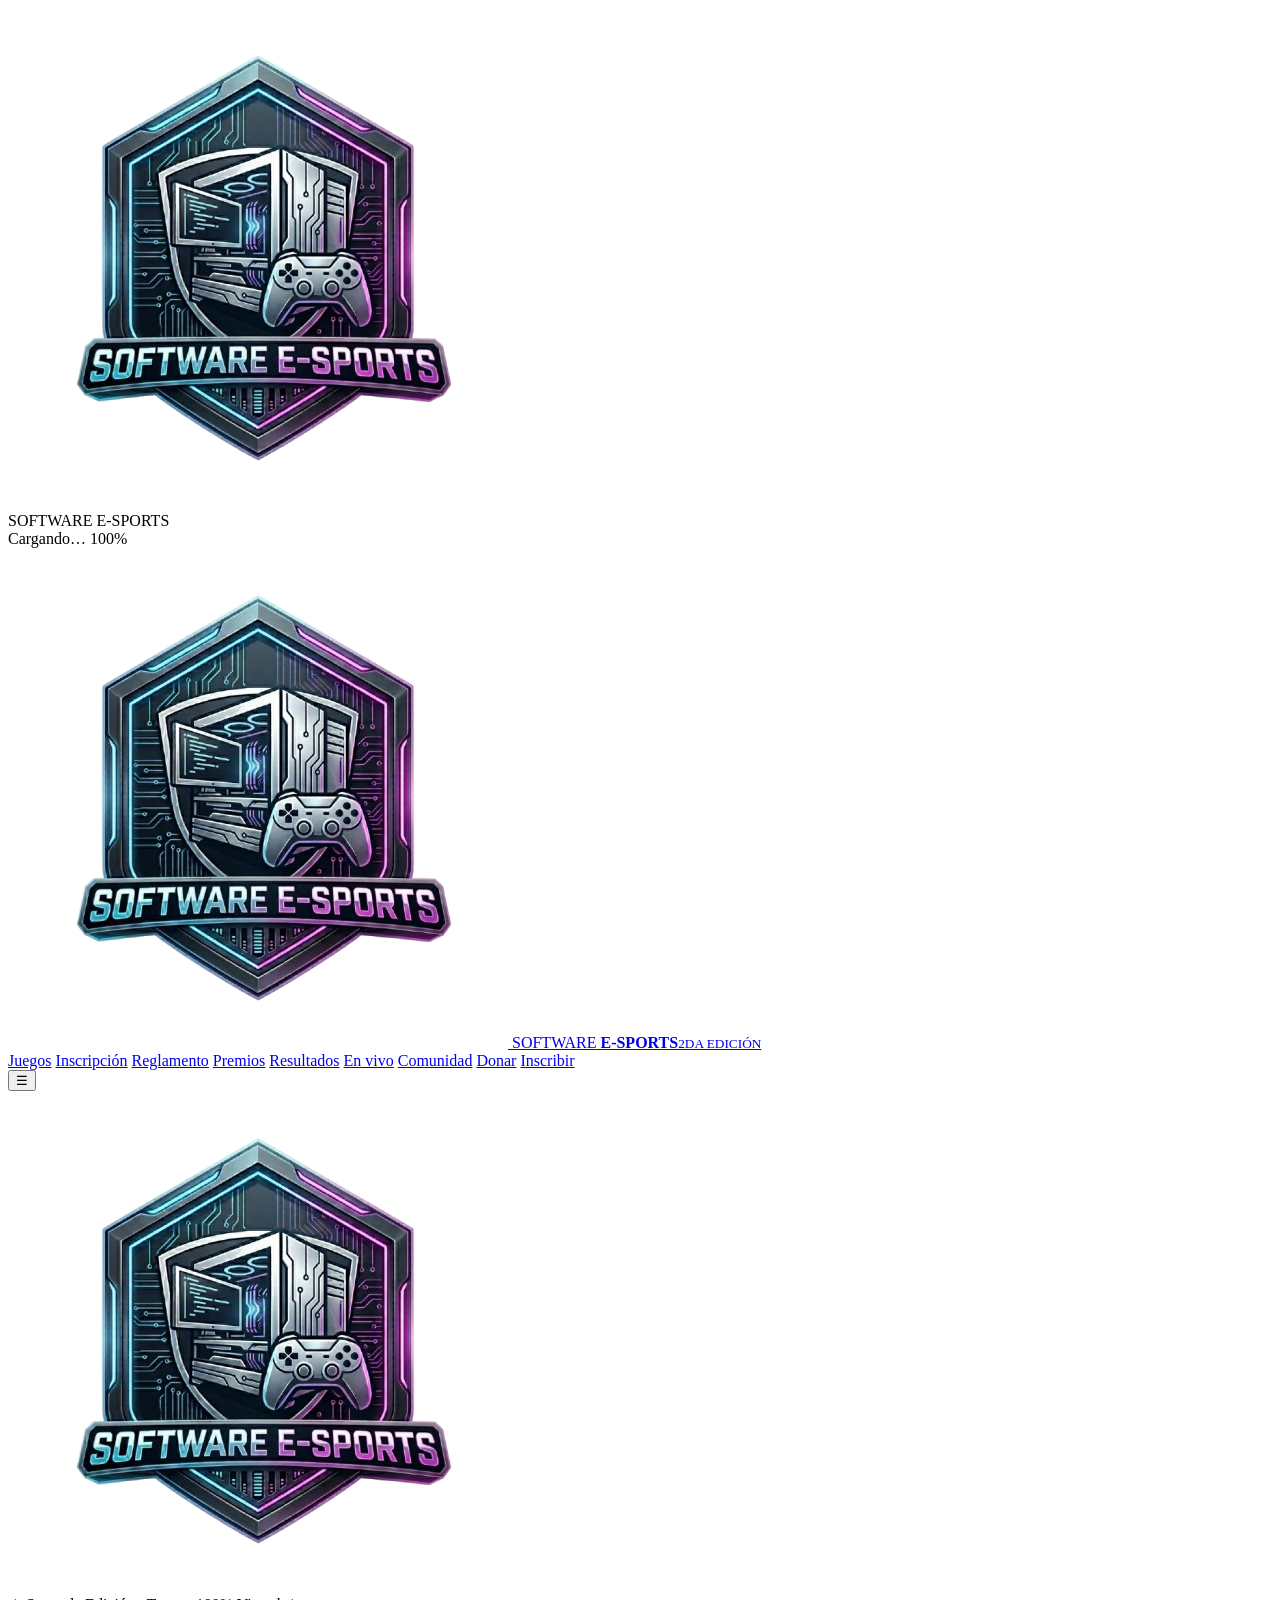
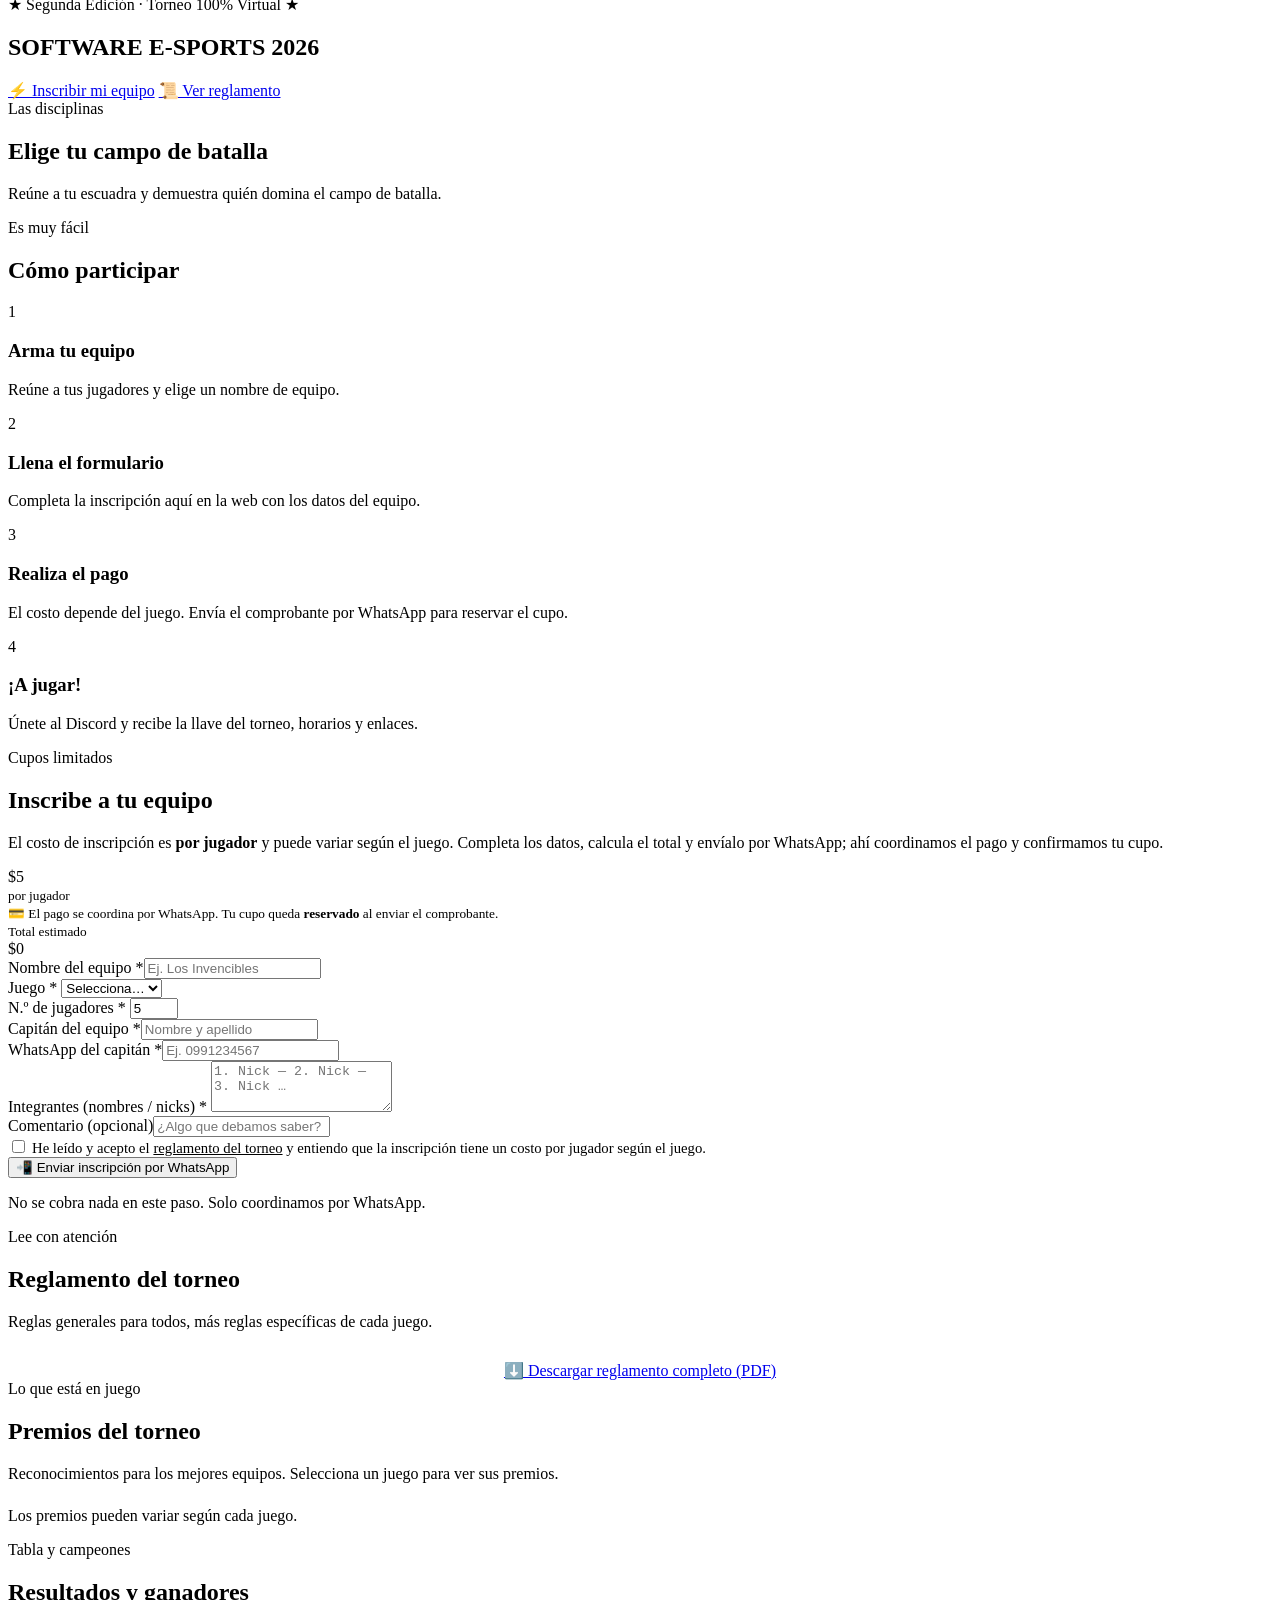
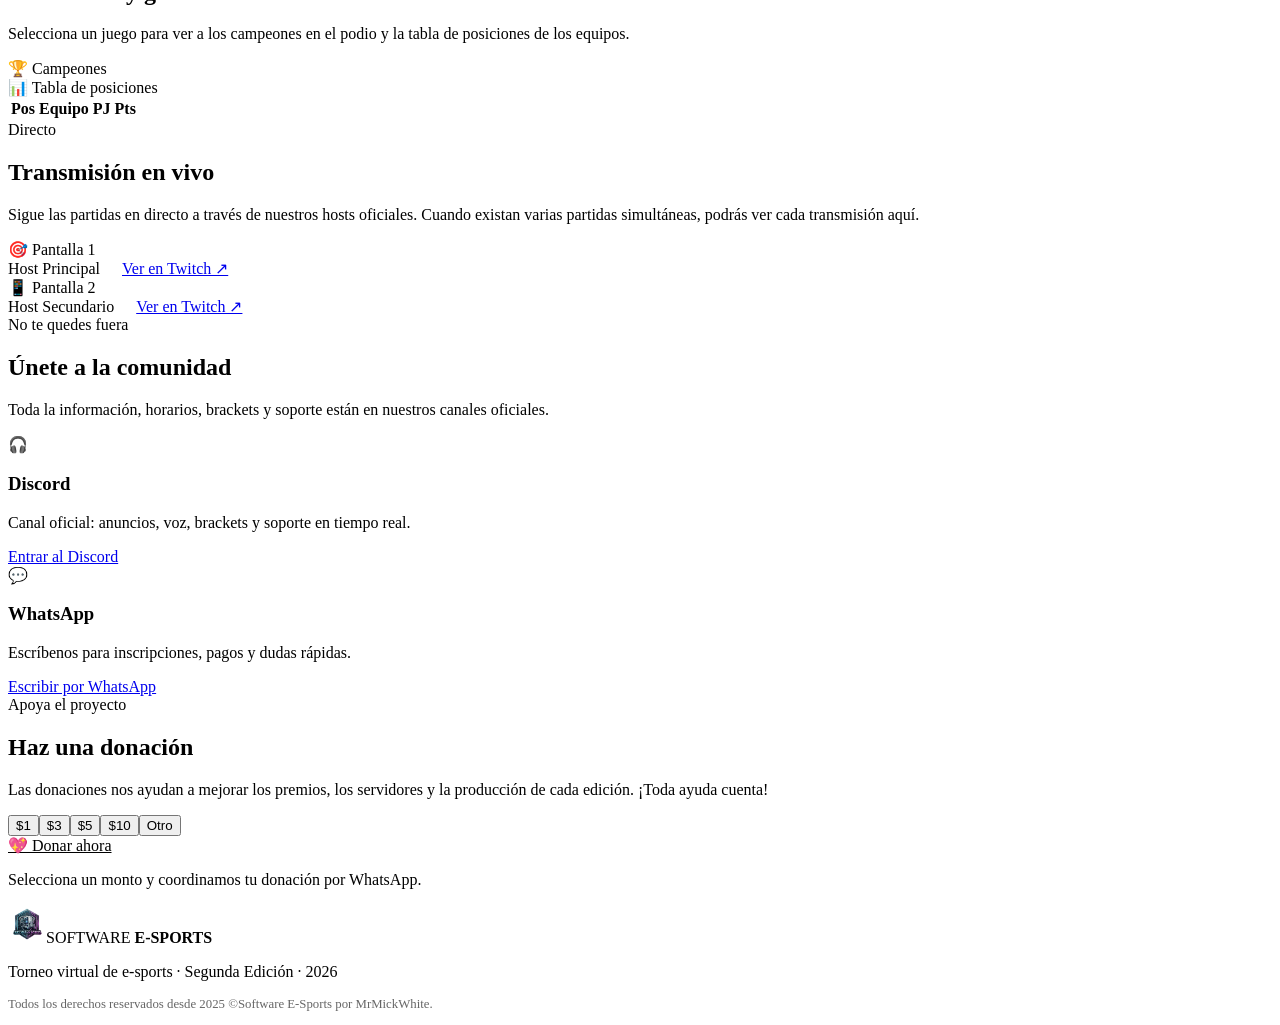
==== index.html @ 22bdd47d "Modulacion de archivos" ====
<!DOCTYPE html>
<html lang="es">
<head>
<meta charset="UTF-8">
<meta name="viewport" content="width=device-width, initial-scale=1.0">
<title>Software E-Sports 2026 · 2da Edición</title>
<meta name="description" content="Torneo virtual de e-sports. Inscribe a tu equipo en Fortnite, Valorant y League of Legends.">
<link rel="preconnect" href="https://fonts.googleapis.com">
<link rel="preconnect" href="https://fonts.gstatic.com" crossorigin>
<link href="https://fonts.googleapis.com/css2?family=Chakra+Petch:wght@500;600;700&family=Rajdhani:wght@400;500;600;700&display=swap" rel="stylesheet">
<!-- ESTILOS (diseño) -->
<link rel="stylesheet" href="css/estilos.css">
</head>
<body>

<!-- ============================================================
     ⚙️ ¿DÓNDE CAMBIO LAS COSAS?
       • Juegos, reglas, precios, premios, posiciones, ganadores
         y transmisiones → en tu HOJA DE GOOGLE SHEETS.
       • Si no usas la hoja → en  js/datos-locales.js
       • WhatsApp, Discord, redes, ID de la hoja → en  js/config.js
       (Aquí, en el HTML, casi nunca necesitas tocar nada.)
     ============================================================ -->

<!-- PRELOADER (pantalla de carga inicial) -->
<div id="preloader">
  <div class="pl-inner">
    <img src="logo.png" alt="Software E-Sports" class="pl-logo">
    <div class="pl-title">SOFTWARE <span>E-SPORTS</span></div>
    <div class="pl-bar"><span id="pl-fill"></span></div>
    <div class="pl-pct" id="pl-pct">Cargando… 0%</div>
  </div>
</div>
<script>
/* Pantalla de carga: llena la barra y luego se desvanece.
   ⚙️ Para que dure más o menos, cambia el "95" (ms por paso) más abajo. */
(function(){
  var pre=document.getElementById('preloader');
  if(!pre) return;
  var fill=document.getElementById('pl-fill'), pct=document.getElementById('pl-pct');
  document.documentElement.style.overflow='hidden';   // bloquea el scroll mientras carga
  var p=0;
  var timer=setInterval(function(){
    p+=Math.random()*9+4;
    if(p>=100){p=100;clearInterval(timer);terminar();}
    fill.style.width=p+'%';
    pct.textContent='Cargando… '+Math.floor(p)+'%';
  },95);
  function terminar(){
    setTimeout(function(){
      pre.classList.add('hide');
      document.documentElement.style.overflow='';
      setTimeout(function(){ if(pre.parentNode) pre.remove(); },700);
    },300);
  }
})();
</script>

<!-- NAV -->
<header>
  <div class="wrap nav">
    <a href="#inicio" class="brand">
      <img src="logo.png" alt="Logo Software E-Sports">
      <span>SOFTWARE<b> E-SPORTS</b><small>2DA EDICIÓN</small></span>
    </a>
    <nav class="menu" id="menu">
      <a href="#juegos">Juegos</a>
      <a href="#inscripcion">Inscripción</a>
      <a href="#reglamento">Reglamento</a>
      <a href="#premios">Premios</a>
      <a href="#resultados">Resultados</a>
      <a href="#envivo">En vivo</a>
      <a href="#comunidad">Comunidad</a>
      <a href="#donaciones">Donar</a>
      <a href="#inscripcion" class="cta">Inscribir</a>
    </nav>
    <button class="burger" id="burger" aria-label="Menú">☰</button>
  </div>
</header>

<!-- HERO -->
<section class="hero wrap" id="inicio">
  <img src="logo.png" alt="Software E-Sports 2026" class="hero-logo">
  <div class="edition reveal">★ Segunda Edición · Torneo 100% Virtual ★</div>
  <h1 class="reveal">SOFTWARE <span class="g">E-SPORTS</span> 2026</h1>
  <!-- Pastillas de juegos (se generan solas desde los datos) -->
  <div class="pills reveal" id="hero-pills"></div>
  <div class="btn-row reveal">
    <a href="#inscripcion" class="btn btn-primary">⚡ Inscribir mi equipo</a>
    <a href="#reglamento" class="btn btn-ghost">📜 Ver reglamento</a>
  </div>
  <div id="fecha-zona" class="reveal"></div>
</section>

<!-- JUEGOS -->
<section class="section wrap" id="juegos">
  <span class="tag reveal">Las disciplinas</span>
  <h2 class="reveal">Elige tu <b>campo de batalla</b></h2>
  <p class="lead reveal">Reúne a tu escuadra y demuestra quién domina el campo de batalla.</p>
  <!-- Tarjetas de juegos (se generan solas desde los datos) -->
  <div class="grid3" id="games-grid"></div>
</section>

<!-- CÓMO PARTICIPAR -->
<section class="section wrap" id="como">
  <span class="tag reveal">Es muy fácil</span>
  <h2 class="reveal">Cómo <b>participar</b></h2>
  <div class="steps">
    <div class="step reveal"><div class="num">1</div><h3>Arma tu equipo</h3><p>Reúne a tus jugadores y elige un nombre de equipo.</p></div>
    <div class="step reveal"><div class="num">2</div><h3>Llena el formulario</h3><p>Completa la inscripción aquí en la web con los datos del equipo.</p></div>
    <div class="step reveal"><div class="num">3</div><h3>Realiza el pago</h3><p>El costo depende del juego. Envía el comprobante por WhatsApp para reservar el cupo.</p></div>
    <div class="step reveal"><div class="num">4</div><h3>¡A jugar!</h3><p>Únete al Discord y recibe la llave del torneo, horarios y enlaces.</p></div>
  </div>
</section>

<!-- INSCRIPCIÓN -->
<section class="section wrap" id="inscripcion">
  <span class="tag reveal">Cupos limitados</span>
  <h2 class="reveal">Inscribe a tu <b>equipo</b></h2>
  <p class="lead reveal">El costo de inscripción es <b style="color:var(--cyan)">por jugador</b> y puede variar según el juego. Completa los datos, calcula el total y envíalo por WhatsApp; ahí coordinamos el pago y confirmamos tu cupo.</p>

  <div class="form-card reveal">
    <div class="price-banner">
      <div><div class="big" id="precio-jugador">$5</div><small>por jugador</small></div>
      <small style="flex:1;min-width:180px">💳 El pago se coordina por WhatsApp. Tu cupo queda <b>reservado</b> al enviar el comprobante.</small>
      <div class="total-box"><small>Total estimado</small><div class="tt" id="total-ui">$0</div></div>
    </div>

    <form id="form">
      <div class="fgrid">
        <div class="field full"><label>Nombre del equipo <span class="req">*</span></label><input name="equipo" required placeholder="Ej. Los Invencibles"></div>
        <div class="field"><label>Juego <span class="req">*</span></label>
          <!-- Las opciones se generan solas desde los datos -->
          <select name="juego" id="sel-juego" required><option value="">Selecciona…</option></select></div>
        <div class="field"><label>N.º de jugadores <span class="req">*</span></label>
          <input type="number" name="jugadores" id="jugadores" min="1" max="10" value="5" required></div>
        <div class="field"><label>Capitán del equipo <span class="req">*</span></label><input name="capitan" required placeholder="Nombre y apellido"></div>
        <div class="field"><label>WhatsApp del capitán <span class="req">*</span></label><input name="telefono" required placeholder="Ej. 0991234567"></div>
        <div class="field full"><label>Integrantes (nombres / nicks) <span class="req">*</span></label>
          <textarea name="integrantes" rows="3" required placeholder="1. Nick — 2. Nick — 3. Nick …"></textarea></div>
        <div class="field full"><label>Comentario (opcional)</label><input name="comentario" placeholder="¿Algo que debamos saber?"></div>
      </div>
      <div class="check">
        <input type="checkbox" id="acepto" required>
        <label for="acepto" style="text-transform:none;letter-spacing:0;font-family:var(--font-b);color:var(--muted);font-size:.92rem">He leído y acepto el <a href="#reglamento" style="color:var(--cyan)">reglamento del torneo</a> y entiendo que la inscripción tiene un costo por jugador según el juego.</label>
      </div>
      <button type="submit" class="btn btn-primary">📲 Enviar inscripción por WhatsApp</button>
      <p class="note">No se cobra nada en este paso. Solo coordinamos por WhatsApp.</p>
    </form>
  </div>
</section>

<!-- REGLAMENTO -->
<section class="section wrap" id="reglamento">
  <span class="tag reveal">Lee con atención</span>
  <h2 class="reveal">Reglamento <b>del torneo</b></h2>
  <p class="lead reveal">Reglas generales para todos, más reglas específicas de cada juego.</p>

  <!-- Pestañas y contenido del reglamento (se generan solos desde los datos) -->
  <div class="tabs reveal" id="rules-tabs"></div>
  <div id="rules-panes"></div>

  <div style="text-align:center;margin-top:30px" class="reveal">
    <a href="#" id="reglamento-pdf" class="btn btn-ghost">⬇️ Descargar reglamento completo (PDF)</a>
  </div>
</section>

<!-- PREMIOS -->
<section class="section wrap" id="premios">
  <span class="tag reveal">Lo que está en juego</span>
  <h2 class="reveal">Premios <b>del torneo</b></h2>
  <p class="lead reveal">Reconocimientos para los mejores equipos. Selecciona un juego para ver sus premios.</p>
  <!-- Pestañas y podio de premios (se generan solos desde los datos) -->
  <div class="tabs reveal" id="prize-tabs"></div>
  <div class="podium" id="prize-podium"></div>
  <p class="note reveal" style="margin-top:24px">Los premios pueden variar según cada juego.</p>
</section>

<!-- RESULTADOS / GANADORES -->
<section class="section wrap" id="resultados">
  <span class="tag reveal">Tabla y campeones</span>
  <h2 class="reveal">Resultados y <b>ganadores</b></h2>
  <p class="lead reveal">Selecciona un juego para ver a los campeones en el podio y la tabla de posiciones de los equipos.</p>

  <!-- Pestañas de resultados (se generan solas desde los datos) -->
  <div class="tabs reveal" id="result-tabs"></div>

  <div class="subhead">🏆 Campeones</div>
  <div class="champs" id="champs"></div>

  <div class="subhead">📊 Tabla de posiciones</div>
  <div class="table-wrap">
    <table>
      <thead><tr><th>Pos</th><th>Equipo</th><th>PJ</th><th>Pts</th></tr></thead>
      <tbody id="standings-body"></tbody>
    </table>
  </div>
</section>

<!-- EN VIVO -->
<section class="section wrap" id="envivo">
  <span class="tag reveal">Directo</span>
  <h2 class="reveal">Transmisión <b>en vivo</b></h2>
  <p class="lead reveal">Sigue las partidas en directo a través de nuestros hosts oficiales. Cuando existan varias partidas simultáneas, podrás ver cada transmisión aquí.</p>
  <div class="live-card reveal">
    <div class="live-grid">
      <!-- STREAM 1 -->
      <div class="stream-box">
        <div class="stream-title">🎯 Pantalla 1</div>
        <div class="live-frame" id="live-frame-1"></div>
        <div class="live-bar">
          <span class="liveon"><span class="dot"></span> Host Principal</span>
          <a href="#" id="twitch-link-1" class="btn btn-ghost" target="_blank" rel="noopener" style="margin-left:auto;padding:10px 18px">Ver en Twitch ↗</a>
        </div>
      </div>
      <!-- STREAM 2 -->
      <div class="stream-box">
        <div class="stream-title">📱 Pantalla 2</div>
        <div class="live-frame" id="live-frame-2"></div>
        <div class="live-bar">
          <span class="liveon"><span class="dot"></span> Host Secundario</span>
          <a href="#" id="twitch-link-2" class="btn btn-ghost" target="_blank" rel="noopener" style="margin-left:auto;padding:10px 18px">Ver en Twitch ↗</a>
        </div>
      </div>
    </div>
  </div>
</section>

<!-- COMUNIDAD -->
<section class="section wrap" id="comunidad">
  <span class="tag reveal">No te quedes fuera</span>
  <h2 class="reveal">Únete a la <b>comunidad</b></h2>
  <p class="lead reveal">Toda la información, horarios, brackets y soporte están en nuestros canales oficiales.</p>
  <div class="comm">
    <div class="comm-card discord reveal"><div class="big-ico">🎧</div><h3>Discord</h3><p>Canal oficial: anuncios, voz, brackets y soporte en tiempo real.</p><a href="#" id="link-discord" class="btn" target="_blank" rel="noopener">Entrar al Discord</a></div>
    <div class="comm-card whatsapp reveal"><div class="big-ico">💬</div><h3>WhatsApp</h3><p>Escríbenos para inscripciones, pagos y dudas rápidas.</p><a href="#" id="link-whatsapp" class="btn" target="_blank" rel="noopener">Escribir por WhatsApp</a></div>
  </div>
</section>

<!-- DONACIONES -->
<section class="section wrap" id="donaciones">
  <div class="donate-card reveal">
    <span class="tag">Apoya el proyecto</span>
    <h2>Haz una <b style="color:var(--magenta);text-shadow:var(--glow-mag)">donación</b></h2>
    <p class="lead">Las donaciones nos ayudan a mejorar los premios, los servidores y la producción de cada edición. ¡Toda ayuda cuenta!</p>
    <div class="donate-amounts" id="amounts">
      <button data-amt="1">$1</button><button data-amt="3">$3</button><button data-amt="5">$5</button><button data-amt="10">$10</button><button data-amt="">Otro</button>
    </div>
    <a href="#" id="link-donate" class="btn btn-ghost" target="_blank" rel="noopener" style="border-color:var(--magenta);color:var(--magenta)">💖 Donar ahora</a>
    <p class="note" id="donate-note">Selecciona un monto y coordinamos tu donación por WhatsApp.</p>
  </div>
</section>

<footer>
  <div class="wrap">
    <div class="brand"><img src="logo.png" alt="logo" style="height:38px;width:38px;object-fit:contain"><span>SOFTWARE <b>E-SPORTS</b></span></div>
    <p>Torneo virtual de e-sports · Segunda Edición · 2026</p>
    <div class="social" id="socials"></div>
    <p style="opacity:.6;font-size:.8rem;margin-top:14px">Todos los derechos reservados desde 2025 ©Software E-Sports por MrMickWhite.</p>
  </div>
</footer>

<div id="toast"></div>

<!-- ============================================================
     SCRIPTS  (el orden importa)
       1) config.js        → ajustes generales
       2) datos-locales.js → juegos / reglas / premios / resultados (respaldo)
       3) sheets.js        → lectura de Google Sheets
       4) app.js           → dibuja la página y maneja los eventos
     ============================================================ -->
<script src="js/config.js"></script>
<script src="js/datos-locales.js"></script>
<script src="js/sheets.js"></script>
<script src="js/app.js"></script>
</body>
</html>
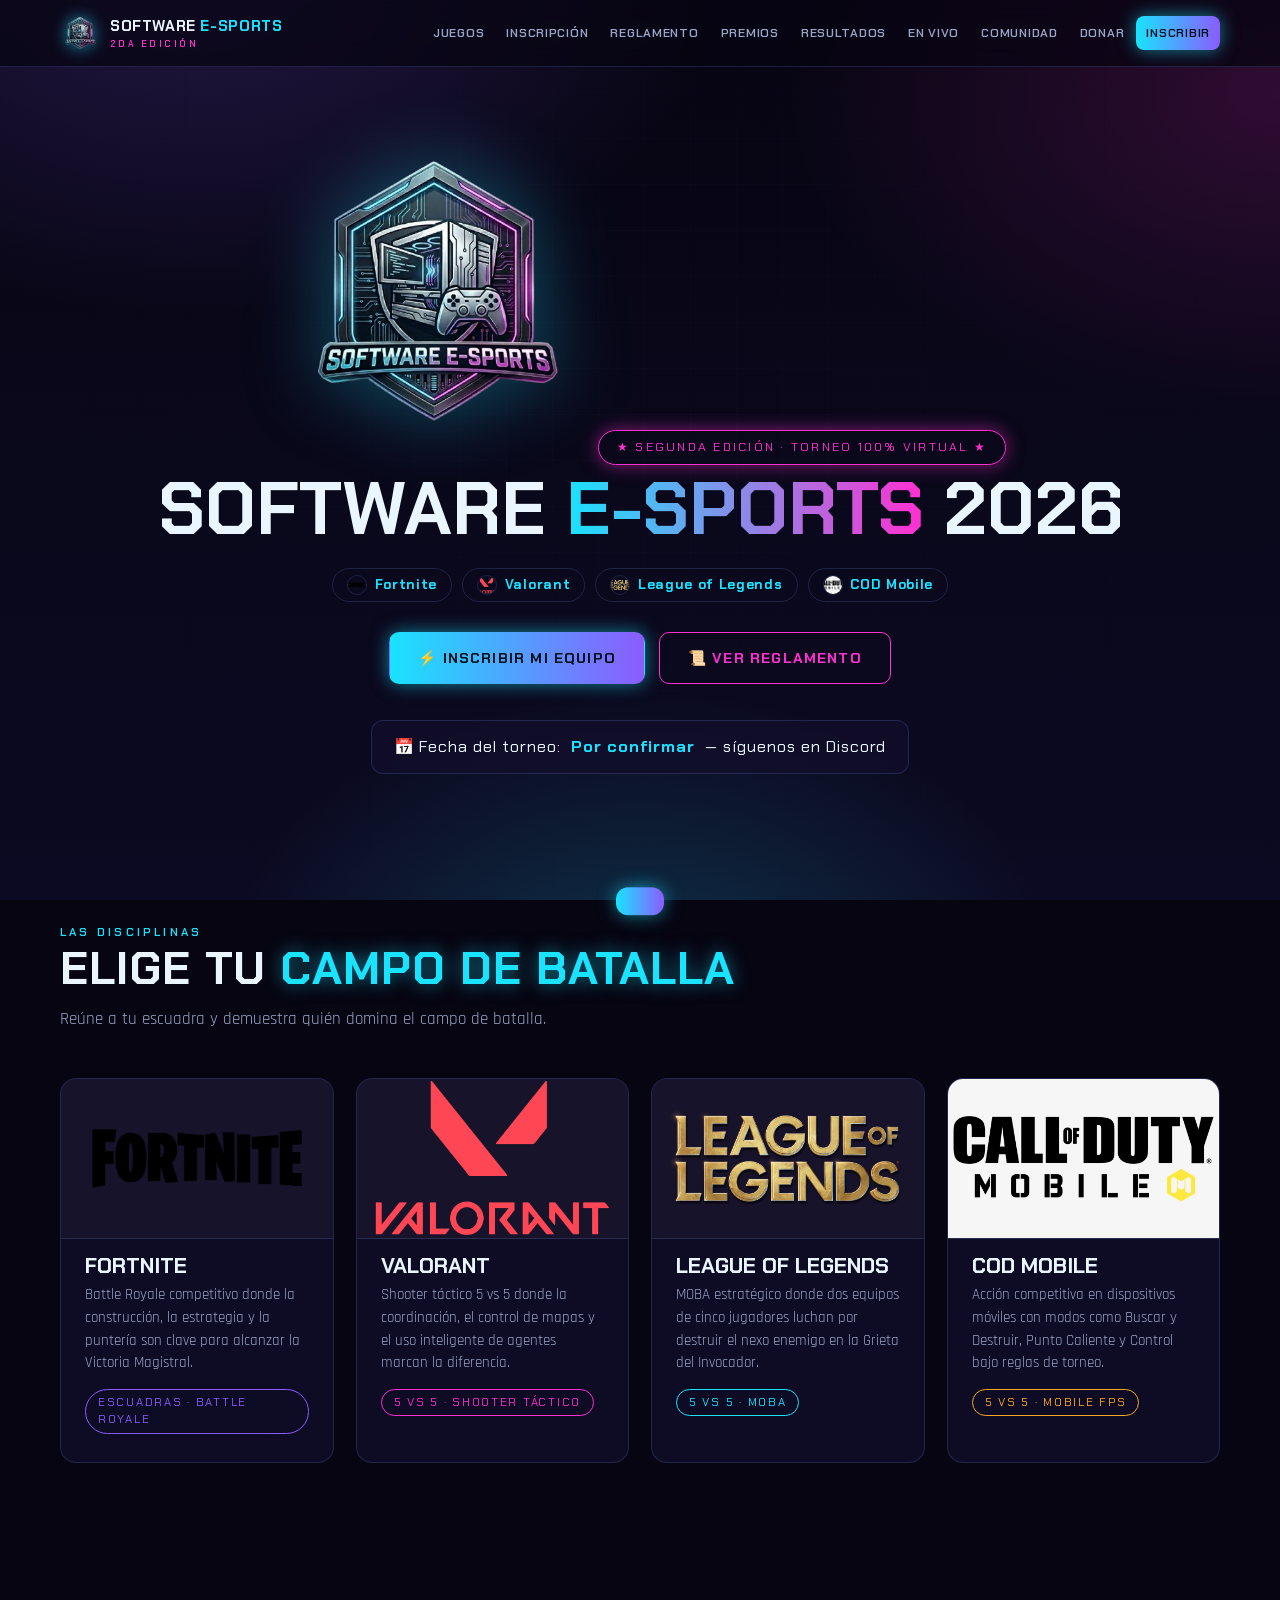
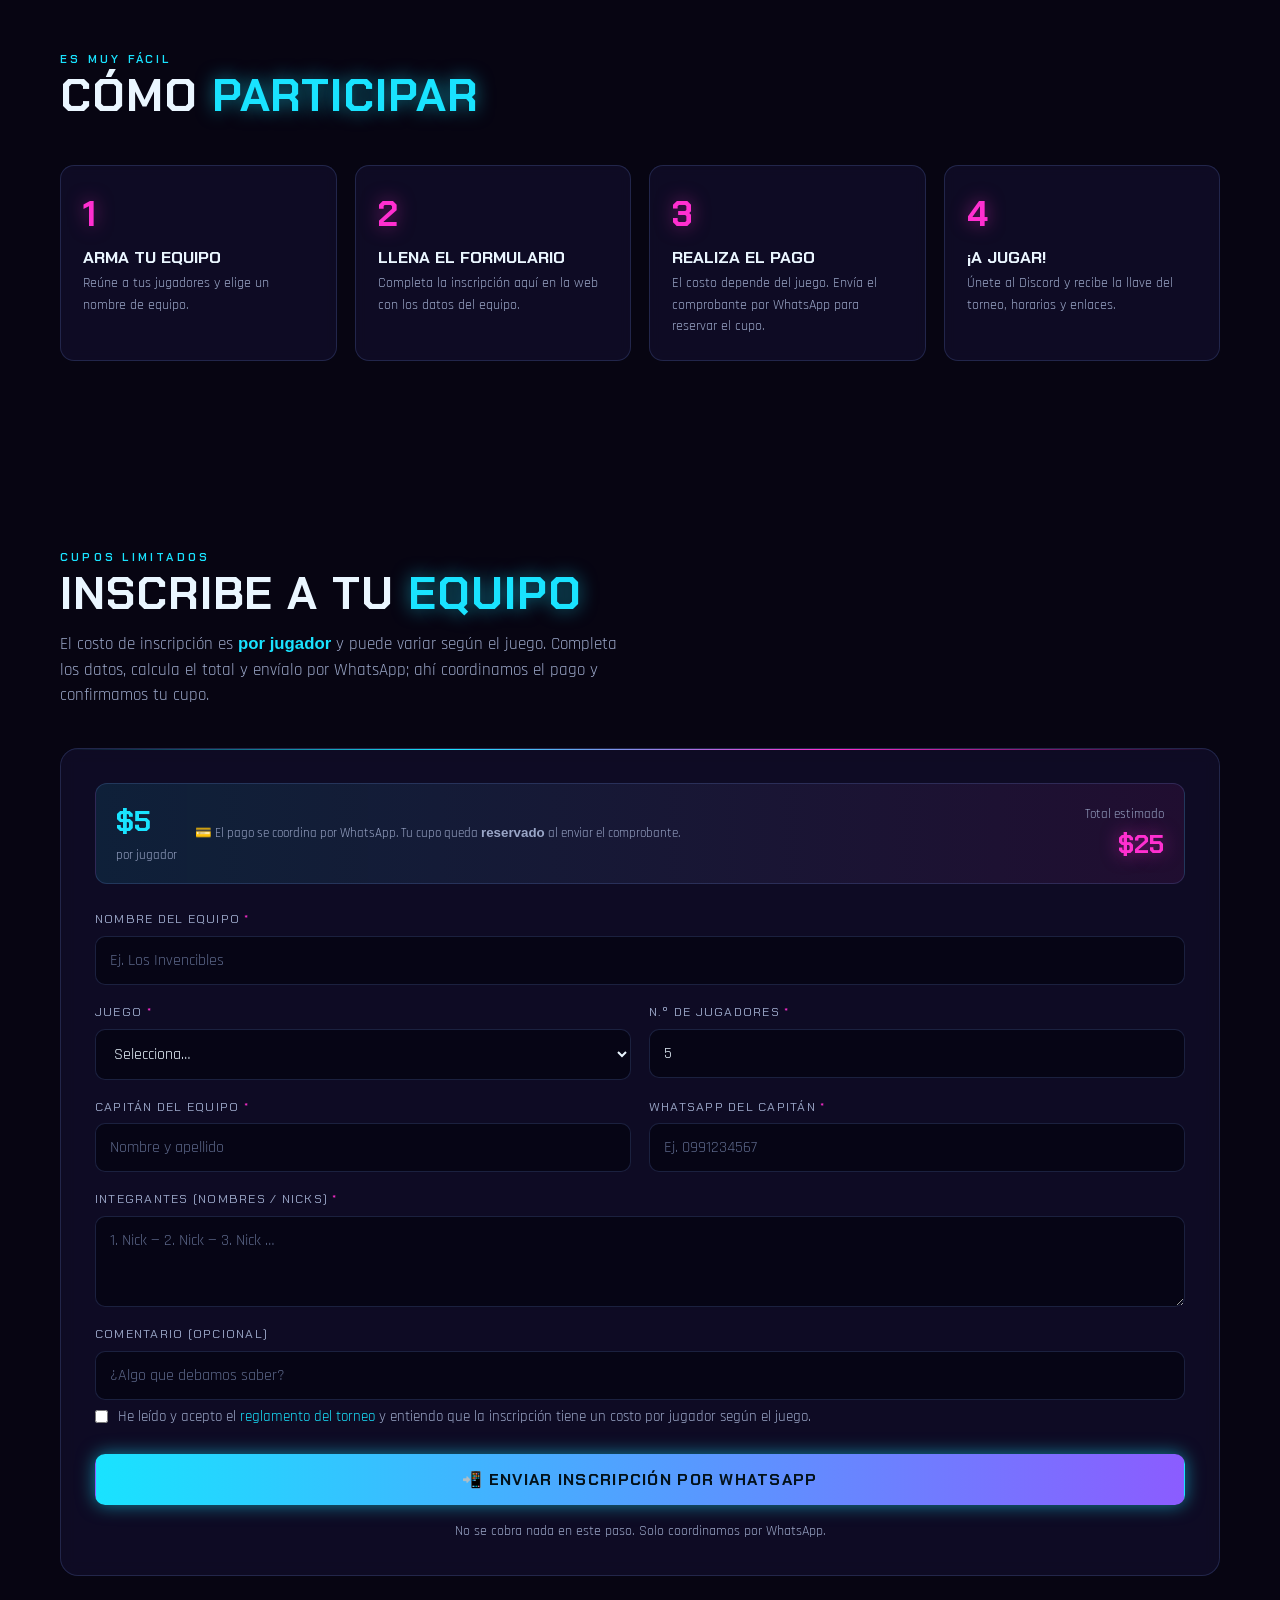
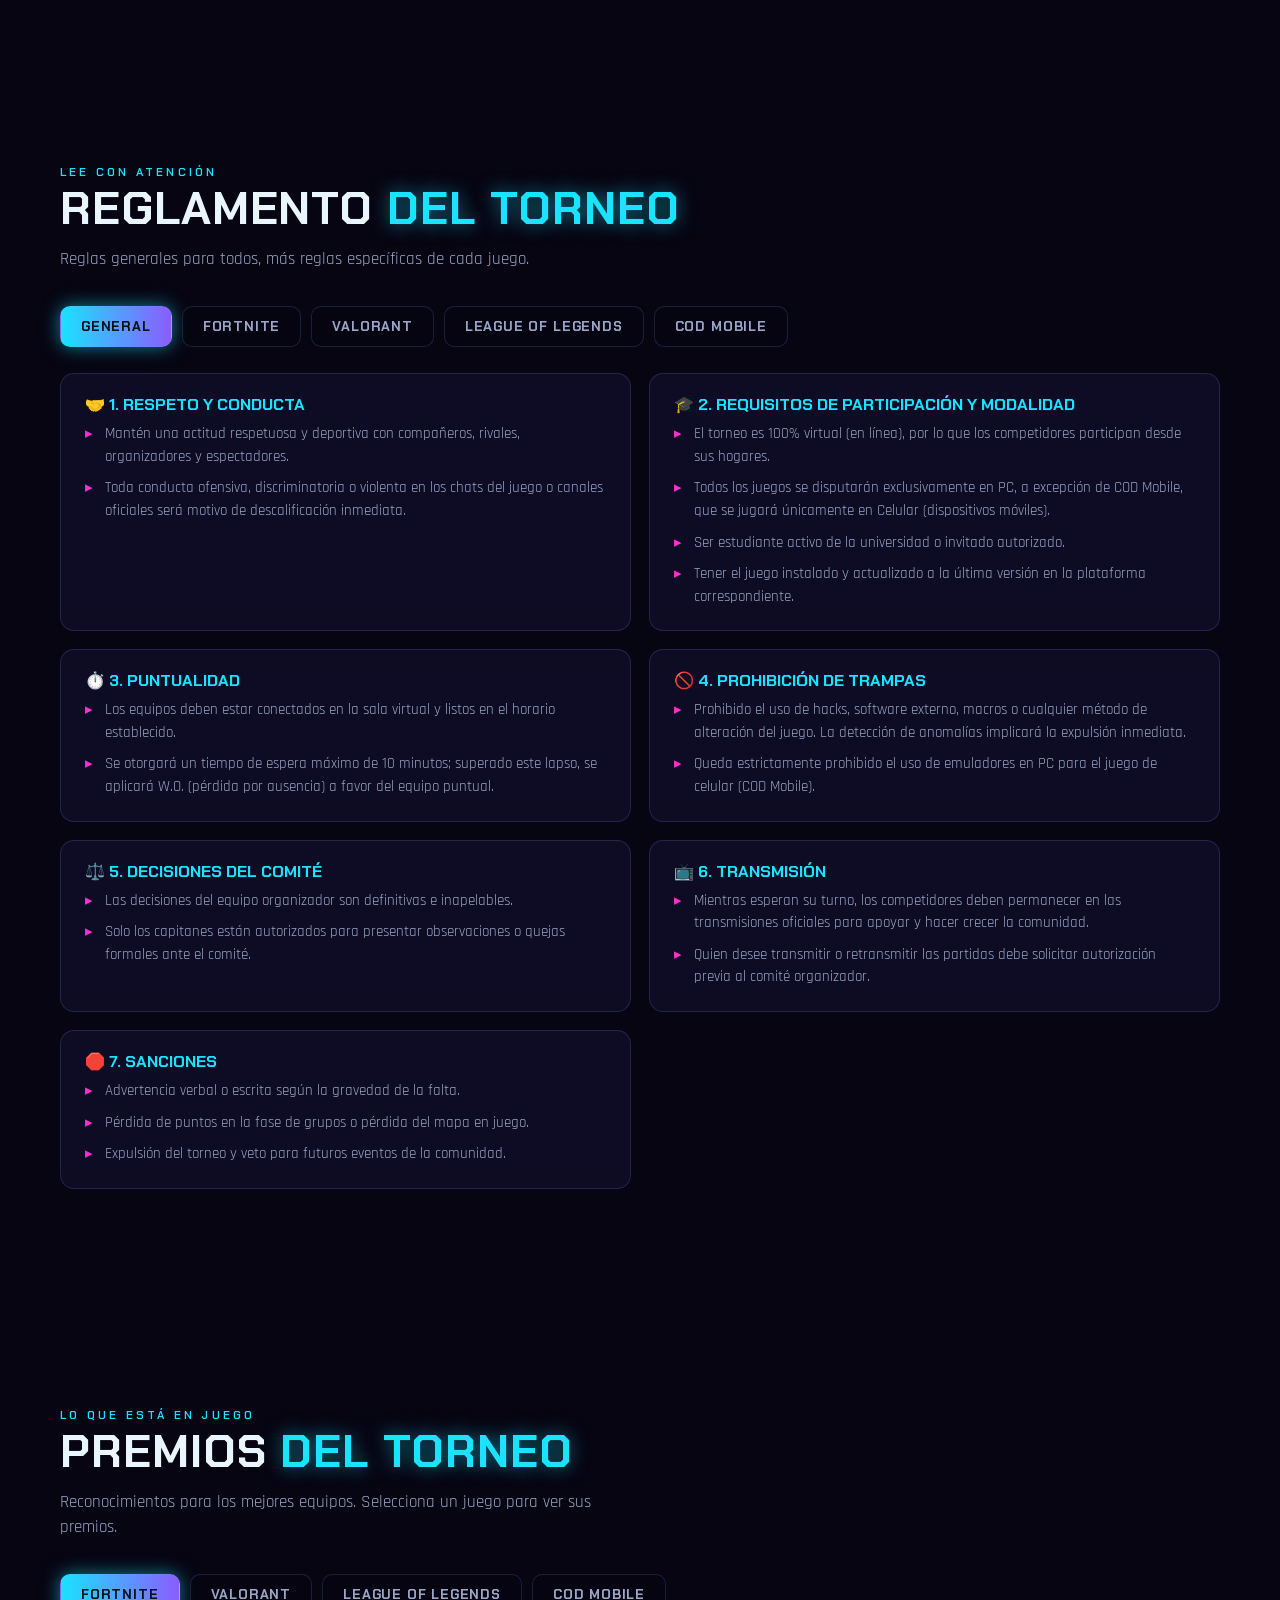
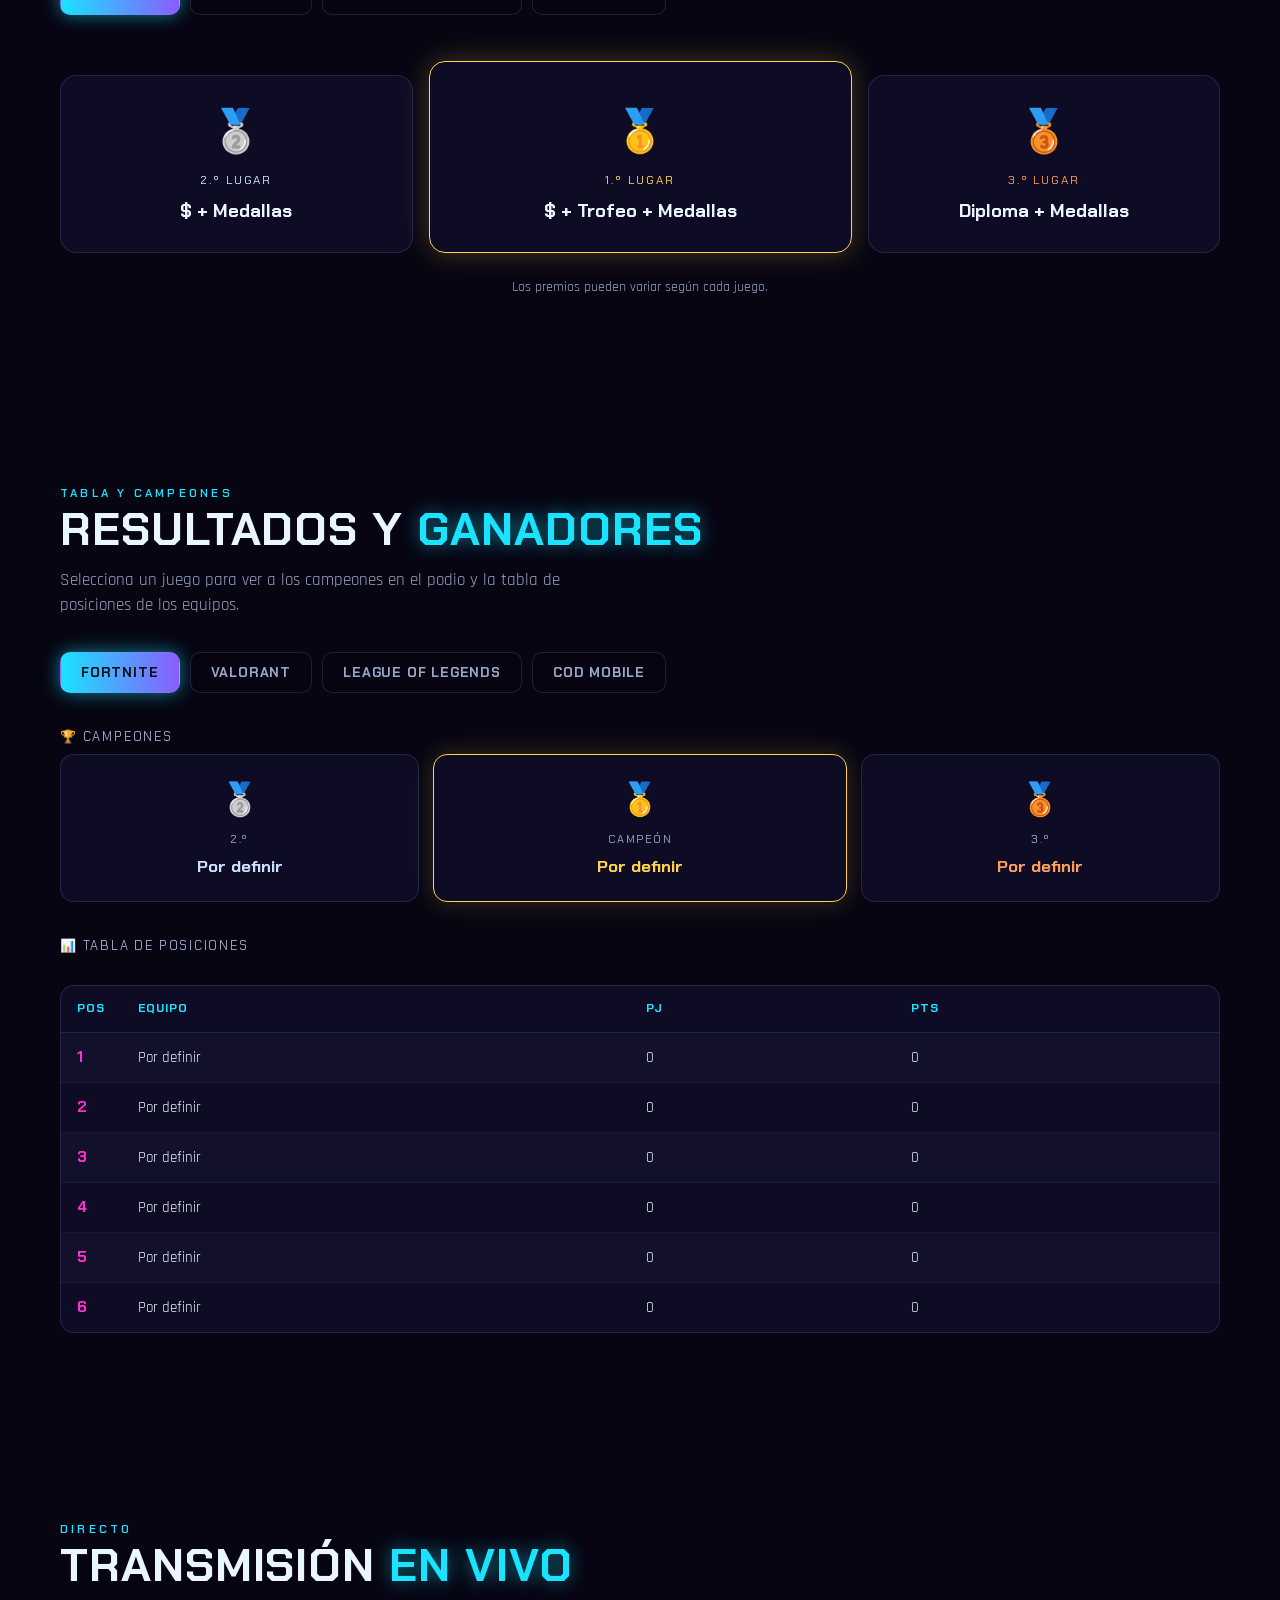
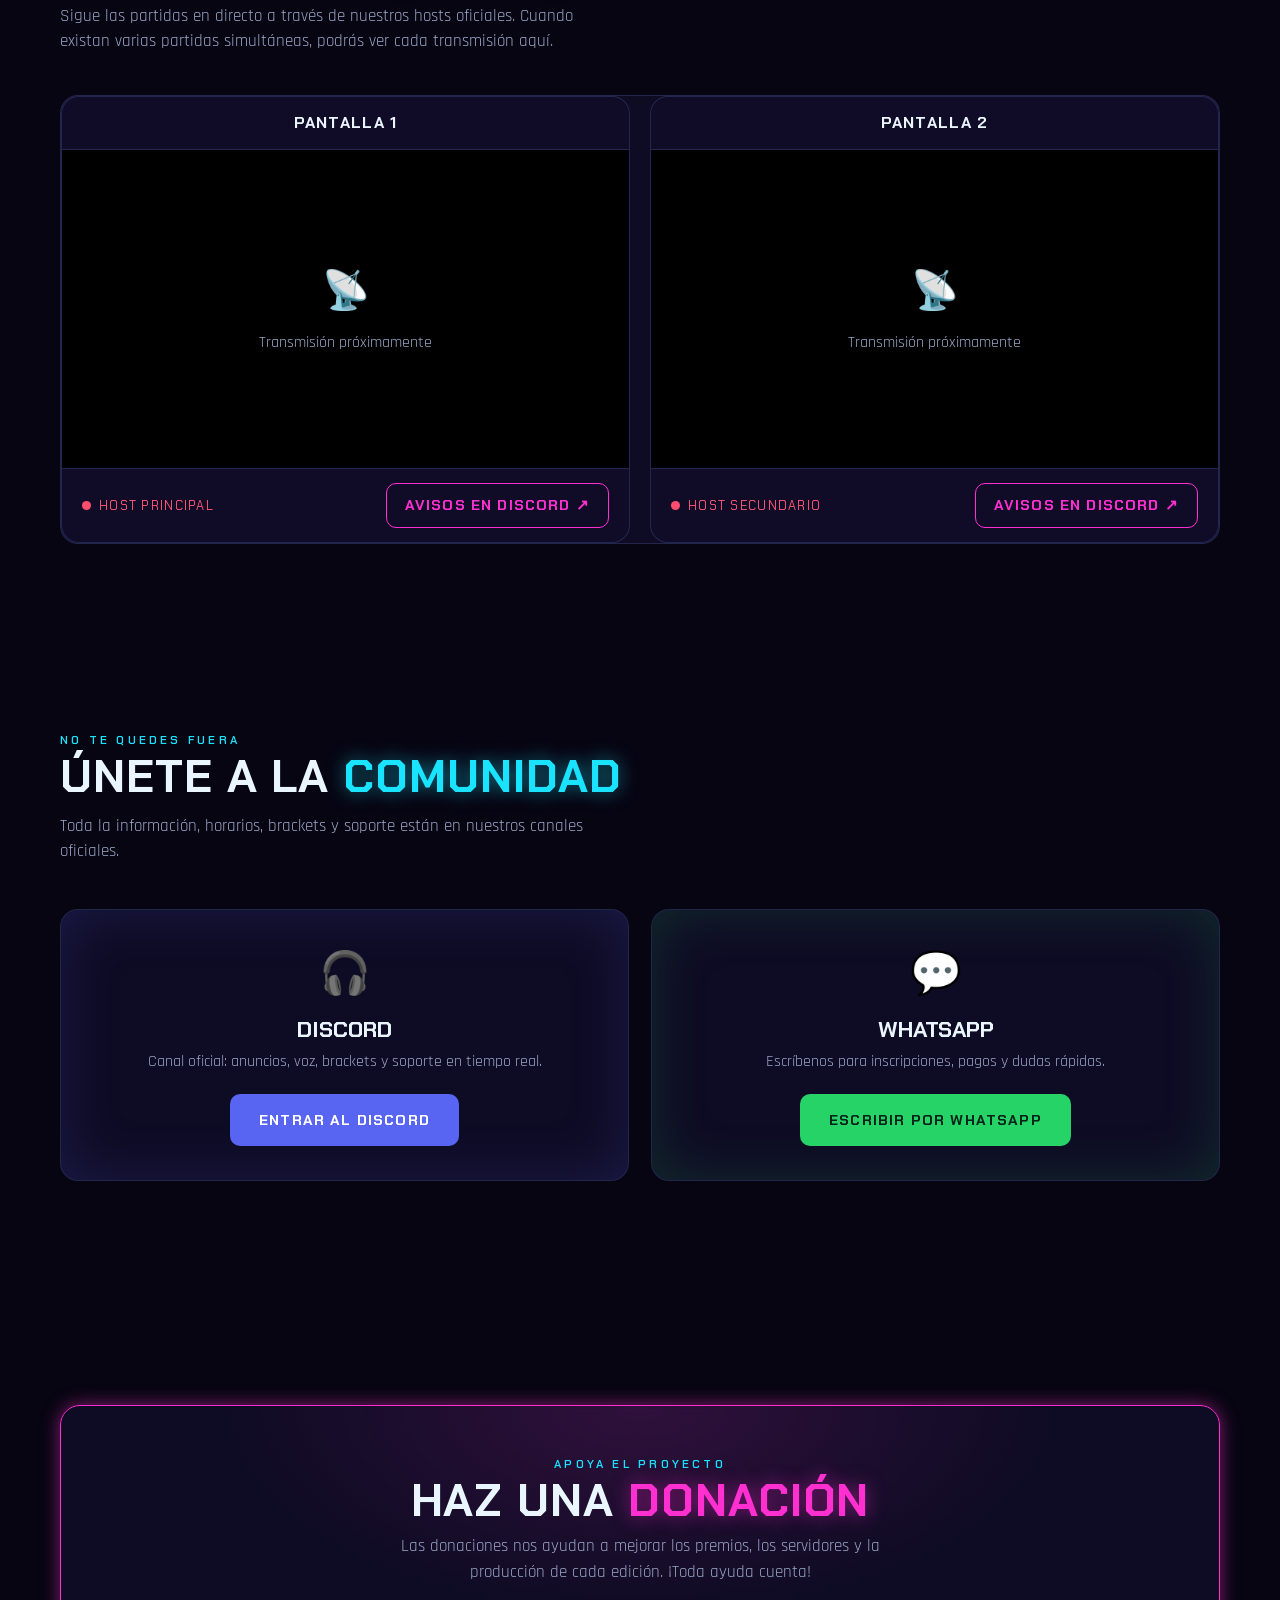
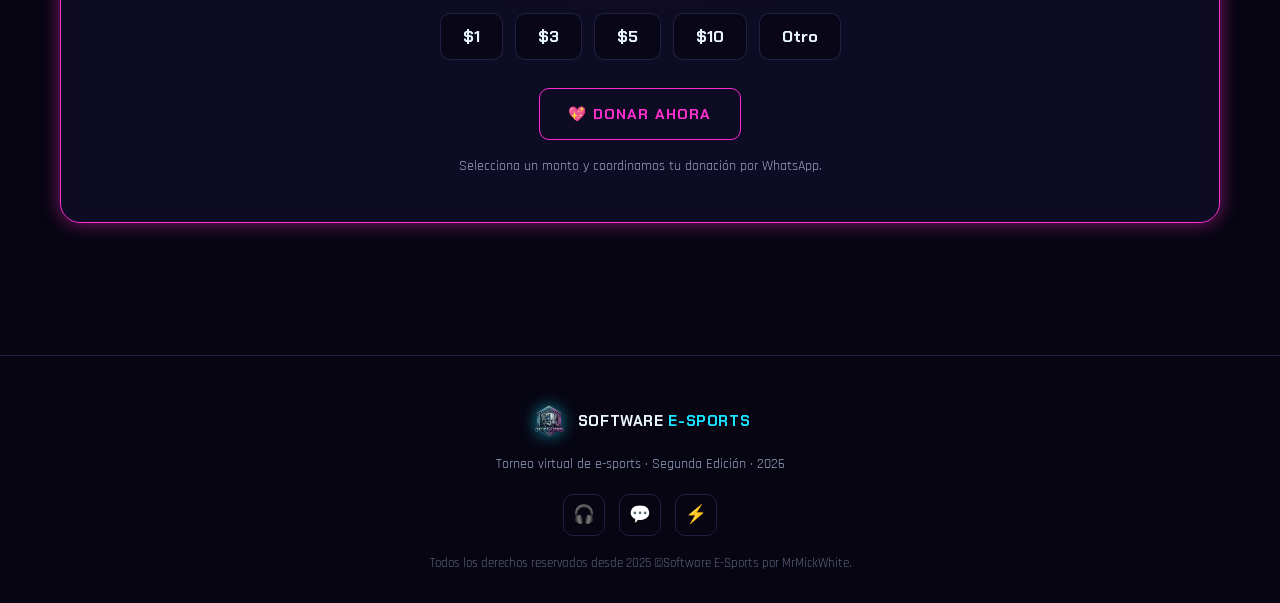
==== commit 28b35748: "Update price display in index.html" ====
--- a/index.html
+++ b/index.html
@@ -121,7 +121,7 @@
 
   <div class="form-card reveal">
     <div class="price-banner">
-      <div><div class="big" id="precio-jugador">$5</div><small>por jugador</small></div>
+      <div><div class="big" id="precio-jugador">$</div><small>por jugador</small></div>
       <small style="flex:1;min-width:180px">💳 El pago se coordina por WhatsApp. Tu cupo queda <b>reservado</b> al enviar el comprobante.</small>
       <div class="total-box"><small>Total estimado</small><div class="tt" id="total-ui">$0</div></div>
     </div>
--- a/css/estilos.css
+++ b/css/estilos.css
@@ -0,0 +1,243 @@
+/* ============================================================
+   ESTILOS · Software E-Sports 2026
+   (Este archivo solo contiene diseño. Para cambiar textos,
+    juegos, reglas, precios, premios, etc. NO edites aquí:
+    usa la hoja de Google Sheets o los archivos de la carpeta /js)
+   ============================================================ */
+:root{
+  --bg:#070512;--bg-2:#0c0a22;--panel:rgba(18,14,44,.72);
+  --cyan:#19e3ff;--magenta:#ff2fd0;--violet:#8b5cff;
+  --gold:#ffd34e;--silver:#cfe0ff;--bronze:#ff9d5c;
+  --ink:#eaf6ff;--muted:#9aa6c7;--line:rgba(120,160,255,.18);
+  --glow-cyan:0 0 18px rgba(25,227,255,.55);--glow-mag:0 0 18px rgba(255,47,208,.5);
+  --font-d:'Chakra Petch',sans-serif;--font-b:'Rajdhani',sans-serif;
+}
+*{margin:0;padding:0;box-sizing:border-box}
+html{scroll-behavior:smooth}
+body{font-family:var(--font-b);background:var(--bg);color:var(--ink);overflow-x:hidden;line-height:1.5}
+body::before{content:"";position:fixed;inset:0;z-index:-2;
+  background:radial-gradient(900px 600px at 15% -5%,rgba(139,92,255,.22),transparent 60%),
+  radial-gradient(900px 600px at 100% 10%,rgba(255,47,208,.16),transparent 55%),
+  radial-gradient(700px 500px at 50% 110%,rgba(25,227,255,.18),transparent 60%),
+  linear-gradient(180deg,var(--bg),var(--bg-2));}
+body::after{content:"";position:fixed;inset:0;z-index:-1;opacity:.4;
+  background-image:linear-gradient(rgba(120,160,255,.07) 1px,transparent 1px),linear-gradient(90deg,rgba(120,160,255,.07) 1px,transparent 1px);
+  background-size:46px 46px;mask-image:radial-gradient(circle at 50% 40%,#000 0%,transparent 78%);animation:drift 24s linear infinite;}
+@keyframes drift{to{background-position:46px 46px,46px 46px}}
+a{color:inherit;text-decoration:none}
+.wrap{width:min(1160px,92vw);margin-inline:auto}
+.tag{font-family:var(--font-d);letter-spacing:.28em;text-transform:uppercase;font-size:.72rem;color:var(--cyan);font-weight:600}
+h1,h2,h3{font-family:var(--font-d);text-transform:uppercase;line-height:1.05}
+.section{padding:92px 0;position:relative}
+.section h2{font-size:clamp(1.7rem,4.5vw,2.9rem);letter-spacing:.02em}
+.section h2 b{color:var(--cyan);text-shadow:var(--glow-cyan)}
+.lead{color:var(--muted);max-width:62ch;font-size:1.05rem;margin-top:14px}
+
+/* NAV */
+header{position:sticky;top:0;z-index:50;backdrop-filter:blur(12px);background:rgba(7,5,18,.72);border-bottom:1px solid var(--line)}
+.nav{display:flex;align-items:center;justify-content:space-between;height:66px;gap:10px}
+.brand{display:flex;align-items:center;gap:10px;font-family:var(--font-d);font-weight:700;letter-spacing:.04em;font-size:.95rem}
+.brand img{height:40px;width:40px;object-fit:contain;filter:drop-shadow(0 0 8px rgba(25,227,255,.6))}
+.brand span b{color:var(--cyan)}
+.brand small{display:block;font-size:.55rem;letter-spacing:.28em;color:var(--magenta);font-weight:600}
+.menu{display:flex;gap:2px;align-items:center}
+.menu a{font-family:var(--font-d);font-size:.76rem;letter-spacing:.06em;text-transform:uppercase;padding:8px 10px;border-radius:8px;color:var(--muted);transition:.2s;font-weight:600}
+.menu a:hover{color:var(--ink);background:rgba(120,160,255,.08)}
+.menu a.cta{color:#04111a;background:linear-gradient(90deg,var(--cyan),var(--violet));box-shadow:var(--glow-cyan)}
+.menu a.cta:hover{filter:brightness(1.12);color:#04111a}
+.burger{display:none;background:none;border:1px solid var(--line);border-radius:8px;color:var(--ink);width:42px;height:42px;font-size:1.3rem;cursor:pointer}
+@media(max-width:1024px){
+  .menu{position:fixed;inset:66px 0 auto 0;flex-direction:column;background:rgba(8,6,22,.98);padding:12px;gap:3px;border-bottom:1px solid var(--line);transform:translateY(-130%);transition:.32s;align-items:stretch;max-height:85vh;overflow:auto}
+  .menu.open{transform:translateY(0)}
+  .menu a{padding:13px;font-size:.95rem}
+  .burger{display:block}
+}
+
+/* HERO */
+.hero{padding:64px 0 54px;text-align:center}
+.hero-logo{width:min(320px,72vw);filter:drop-shadow(0 0 40px rgba(25,227,255,.35));animation:float 6s ease-in-out infinite}
+@keyframes float{50%{transform:translateY(-12px)}}
+.hero h1{font-size:clamp(2.1rem,7vw,4.6rem);margin-top:6px}
+.hero h1 .g{background:linear-gradient(90deg,var(--cyan),var(--magenta));-webkit-background-clip:text;background-clip:text;color:transparent}
+.hero .edition{display:inline-block;margin-top:16px;padding:7px 18px;border:1px solid var(--magenta);border-radius:999px;color:var(--magenta);font-family:var(--font-d);letter-spacing:.18em;font-size:.78rem;box-shadow:var(--glow-mag);text-transform:uppercase}
+.hero .pills{display:flex;gap:10px;justify-content:center;flex-wrap:wrap;margin-top:20px}
+.pill{padding:6px 14px;border:1px solid var(--line);border-radius:999px;font-size:.85rem;color:var(--muted);font-family:var(--font-d);letter-spacing:.05em}
+.pill b{color:var(--cyan)}
+.btn-row{display:flex;gap:14px;justify-content:center;flex-wrap:wrap;margin-top:30px}
+.btn{font-family:var(--font-d);text-transform:uppercase;letter-spacing:.08em;font-weight:700;padding:14px 28px;border-radius:10px;cursor:pointer;border:1px solid transparent;font-size:.92rem;transition:.2s;display:inline-flex;align-items:center;gap:9px}
+.btn-primary{background:linear-gradient(90deg,var(--cyan),var(--violet));color:#03121b;box-shadow:var(--glow-cyan)}
+.btn-primary:hover{transform:translateY(-2px);filter:brightness(1.1)}
+.btn-ghost{border-color:var(--magenta);color:var(--magenta)}
+.btn-ghost:hover{background:rgba(255,47,208,.1);box-shadow:var(--glow-mag)}
+.date-badge{margin-top:36px;display:inline-flex;align-items:center;gap:10px;background:var(--panel);border:1px solid var(--line);border-radius:12px;padding:14px 22px;font-family:var(--font-d);letter-spacing:.06em;backdrop-filter:blur(6px)}
+.date-badge b{color:var(--cyan)}
+.count{display:flex;gap:14px;justify-content:center;margin-top:36px;flex-wrap:wrap}
+.count .box{background:var(--panel);border:1px solid var(--line);border-radius:12px;padding:14px 18px;min-width:84px;backdrop-filter:blur(6px)}
+.count .n{font-family:var(--font-d);font-size:2rem;font-weight:700;color:var(--cyan);text-shadow:var(--glow-cyan);line-height:1}
+.count .l{font-size:.68rem;letter-spacing:.22em;text-transform:uppercase;color:var(--muted);margin-top:7px}
+
+/* GAMES */
+.grid3{display:grid;grid-template-columns:repeat(auto-fit,minmax(250px,1fr));gap:22px;margin-top:46px;}
+@media(max-width:820px){.grid3{grid-template-columns:1fr}}
+.game{position:relative;border:1px solid var(--line);border-radius:16px;overflow:hidden;background:var(--panel);backdrop-filter:blur(6px);padding:28px 24px;transition:.25s}
+.game:hover{transform:translateY(-6px);border-color:var(--c,var(--cyan));box-shadow:0 14px 40px rgba(0,0,0,.45)}
+.game .ico{width:54px;height:54px;border-radius:12px;display:grid;place-items:center;font-size:1.7rem;background:rgba(255,255,255,.04);border:1px solid var(--line)}
+.game.has-img{padding-top:0}
+.game .cover{display:block;width:calc(100% + 48px);height:160px;object-fit:cover;margin:0 -24px;border-bottom:1px solid var(--line);background:rgba(255,255,255,.03)}
+.pill-img{width:20px;height:20px;border-radius:50%;object-fit:cover;vertical-align:middle;margin:-2px 4px 0 0;border:1px solid var(--line)}
+.game h3{font-size:1.35rem;margin:16px 0 6px}
+.game p{color:var(--muted);font-size:.95rem}
+.game .mode{margin-top:14px;display:inline-block;font-family:var(--font-d);font-size:.72rem;letter-spacing:.15em;text-transform:uppercase;color:var(--c,var(--cyan));border:1px solid var(--c,var(--cyan));border-radius:999px;padding:4px 12px}
+
+/* STEPS */
+.steps{display:grid;grid-template-columns:repeat(4,1fr);gap:18px;margin-top:46px}
+@media(max-width:820px){.steps{grid-template-columns:1fr 1fr}}
+@media(max-width:480px){.steps{grid-template-columns:1fr}}
+.step{background:var(--panel);border:1px solid var(--line);border-radius:14px;padding:22px;backdrop-filter:blur(6px)}
+.step .num{font-family:var(--font-d);font-size:2.2rem;font-weight:700;color:var(--magenta);text-shadow:var(--glow-mag)}
+.step h3{font-size:1.05rem;margin:8px 0 6px}
+.step p{color:var(--muted);font-size:.9rem}
+
+/* FORM */
+.form-card{margin-top:40px;background:var(--panel);border:1px solid var(--line);border-radius:18px;padding:34px;backdrop-filter:blur(8px);position:relative;overflow:hidden}
+.form-card::after{content:"";position:absolute;top:-1px;left:0;right:0;height:2px;background:linear-gradient(90deg,transparent,var(--cyan),var(--magenta),transparent)}
+.price-banner{display:flex;align-items:center;gap:18px;flex-wrap:wrap;background:linear-gradient(90deg,rgba(25,227,255,.1),rgba(255,47,208,.08));border:1px solid var(--line);border-radius:12px;padding:16px 20px;margin-bottom:26px}
+.price-banner .big{font-family:var(--font-d);font-size:1.8rem;font-weight:700;color:var(--cyan)}
+.price-banner small{color:var(--muted)}
+.total-box{margin-left:auto;text-align:right}
+.total-box .tt{font-family:var(--font-d);font-size:1.6rem;font-weight:700;color:var(--magenta);text-shadow:var(--glow-mag)}
+.fgrid{display:grid;grid-template-columns:1fr 1fr;gap:18px}
+@media(max-width:640px){.fgrid{grid-template-columns:1fr}}
+.field{display:flex;flex-direction:column;gap:7px}
+.field.full{grid-column:1/-1}
+label{font-family:var(--font-d);font-size:.78rem;letter-spacing:.1em;text-transform:uppercase;color:var(--muted)}
+label .req{color:var(--magenta)}
+input,select,textarea{background:rgba(5,4,16,.7);border:1px solid var(--line);border-radius:10px;padding:13px 14px;color:var(--ink);font-family:var(--font-b);font-size:1rem;transition:.18s;width:100%}
+input:focus,select:focus,textarea:focus{outline:none;border-color:var(--cyan);box-shadow:0 0 0 3px rgba(25,227,255,.15)}
+input::placeholder,textarea::placeholder{color:#5b6688}
+.check{display:flex;gap:10px;align-items:flex-start;margin-top:6px}
+.check input{width:auto;margin-top:4px}
+.form-card .btn{width:100%;justify-content:center;margin-top:26px;font-size:1rem}
+.note{margin-top:16px;font-size:.85rem;color:var(--muted);text-align:center}
+
+/* sub-tabs (used for rules & results) */
+.tabs{display:flex;gap:10px;flex-wrap:wrap;margin-top:34px}
+.tabs button{font-family:var(--font-d);font-weight:700;text-transform:uppercase;letter-spacing:.06em;font-size:.85rem;padding:11px 20px;border-radius:10px;border:1px solid var(--line);background:rgba(5,4,16,.55);color:var(--muted);cursor:pointer;transition:.2s}
+.tabs button:hover{color:var(--ink)}
+.tabs button.active{color:#04111a;background:linear-gradient(90deg,var(--cyan),var(--violet));box-shadow:var(--glow-cyan)}
+.tabpane{display:none;margin-top:26px}
+.tabpane.show{display:block;animation:fade .4s}
+@keyframes fade{from{opacity:0;transform:translateY(10px)}to{opacity:1}}
+
+/* RULES */
+.rules{display:grid;grid-template-columns:1fr 1fr;gap:18px}
+@media(max-width:760px){.rules{grid-template-columns:1fr}}
+.rule{background:var(--panel);border:1px solid var(--line);border-radius:14px;padding:22px 24px;backdrop-filter:blur(6px)}
+.rule h3{color:var(--cyan);font-size:1.02rem;margin-bottom:10px;display:flex;gap:10px;align-items:center}
+.rule ul{list-style:none;display:flex;flex-direction:column;gap:9px}
+.rule li{padding-left:20px;position:relative;color:var(--muted);font-size:.94rem}
+.rule li::before{content:"▸";position:absolute;left:0;color:var(--magenta)}
+
+/* PRIZES PODIUM */
+.podium{display:grid;grid-template-columns:1fr 1.2fr 1fr;gap:16px;align-items:end;margin-top:46px}
+@media(max-width:640px){.podium{grid-template-columns:1fr}}
+.pod{border:1px solid var(--line);border-radius:16px;padding:26px 20px;text-align:center;background:var(--panel);backdrop-filter:blur(8px);position:relative;overflow:hidden}
+.pod .medal{font-size:2.6rem}
+.pod .place{font-family:var(--font-d);letter-spacing:.16em;text-transform:uppercase;font-size:.74rem;margin:8px 0 4px}
+.pod .prize{font-family:var(--font-d);font-size:1.15rem;font-weight:700;margin-top:8px}
+.pod.gold{border-color:var(--gold);box-shadow:0 0 28px rgba(255,211,78,.25);padding-top:40px}
+.pod.gold .place{color:var(--gold)}
+.pod.silver .place{color:var(--silver)}
+.pod.bronze .place{color:var(--bronze)}
+
+/* RESULTS: champ podium (teams) */
+.champs{display:grid;grid-template-columns:1fr 1.15fr 1fr;gap:14px;align-items:end;margin-top:8px}
+@media(max-width:560px){.champs{grid-template-columns:1fr}}
+.champ{border:1px solid var(--line);border-radius:14px;padding:22px 14px;text-align:center;background:var(--panel)}
+.champ .m{font-size:2rem}
+.champ .p{font-family:var(--font-d);font-size:.7rem;letter-spacing:.14em;text-transform:uppercase;color:var(--muted);margin:6px 0}
+.champ .team{font-family:var(--font-d);font-weight:700;font-size:1.05rem}
+.champ.g1{border-color:var(--gold);box-shadow:0 0 24px rgba(255,211,78,.2)}
+.champ.g1 .team{color:var(--gold)}
+.champ.g2 .team{color:var(--silver)}
+.champ.g3 .team{color:var(--bronze)}
+
+/* STANDINGS TABLE */
+.table-wrap{margin-top:30px;border:1px solid var(--line);border-radius:14px;overflow:hidden;background:var(--panel);backdrop-filter:blur(6px)}
+table{width:100%;border-collapse:collapse}
+thead th{font-family:var(--font-d);text-transform:uppercase;letter-spacing:.1em;font-size:.74rem;color:var(--cyan);text-align:left;padding:14px 16px;border-bottom:1px solid var(--line)}
+tbody td{padding:13px 16px;border-bottom:1px solid rgba(120,160,255,.08);color:var(--ink);font-size:.96rem}
+tbody tr:last-child td{border-bottom:none}
+tbody tr:nth-child(odd){background:rgba(120,160,255,.03)}
+tbody td:first-child{font-family:var(--font-d);font-weight:700;color:var(--magenta);width:60px}
+.subhead{font-family:var(--font-d);text-transform:uppercase;letter-spacing:.14em;font-size:.8rem;color:var(--muted);margin:34px 0 6px}
+
+/* LIVE */
+.live-card{margin-top:40px;border:1px solid var(--line);border-radius:18px;overflow:hidden;background:var(--panel);backdrop-filter:blur(8px)}
+.live-frame{aspect-ratio:16/9;width:100%;background:#000;display:grid;place-items:center;text-align:center;padding:30px}
+.live-frame iframe{width:100%;height:100%;border:0}
+.live-off{color:var(--muted)}
+.live-off .dot{display:inline-block;width:10px;height:10px;border-radius:50%;background:#ff4d6d;margin-right:8px;box-shadow:0 0 10px #ff4d6d}
+.live-bar{display:flex;align-items:center;gap:12px;padding:14px 20px;border-top:1px solid var(--line);flex-wrap:wrap}
+.live-bar .liveon{display:inline-flex;align-items:center;gap:8px;font-family:var(--font-d);letter-spacing:.1em;color:#ff5577;font-size:.8rem;text-transform:uppercase}
+.live-bar .liveon .dot{width:9px;height:9px;border-radius:50%;background:#ff4d6d;animation:blink 1.2s infinite}
+@keyframes blink{50%{opacity:.3}}
+
+/* MULTI STREAM */
+.live-grid{display:grid;grid-template-columns:repeat(2,1fr);gap:20px;}
+.stream-box{background:var(--panel);border:1px solid var(--line);border-radius:18px;overflow:hidden;}
+.stream-title{padding:14px;text-align:center;font-family:var(--font-d);font-weight:800;letter-spacing:.08em;text-transform:uppercase;border-bottom:1px solid var(--line);}
+.stream-box .live-frame{aspect-ratio:16/9;}
+.stream-box .live-frame iframe{width:100%;height:100%;border:none;}
+.stream-box .live-bar{border-top:1px solid var(--line);}
+@media(max-width:980px){
+.live-grid{grid-template-columns:1fr;}}
+/* COMMUNITY */
+.comm{display:grid;grid-template-columns:1fr 1fr;gap:22px;margin-top:44px}
+@media(max-width:680px){.comm{grid-template-columns:1fr}}
+.comm-card{border-radius:18px;padding:34px;border:1px solid var(--line);position:relative;overflow:hidden;background:var(--panel);backdrop-filter:blur(8px);text-align:center;transition:.25s}
+.comm-card:hover{transform:translateY(-5px)}
+.comm-card .big-ico{font-size:2.6rem;margin-bottom:12px}
+.comm-card h3{font-size:1.4rem;margin-bottom:8px}
+.comm-card p{color:var(--muted);margin-bottom:20px}
+.discord{box-shadow:inset 0 0 60px rgba(88,101,242,.18)}.discord .btn{background:#5865F2;color:#fff}
+.whatsapp{box-shadow:inset 0 0 60px rgba(37,211,102,.16)}.whatsapp .btn{background:#25D366;color:#04231a}
+
+/* DONATE */
+.donate-card{margin-top:40px;text-align:center;border:1px solid var(--magenta);border-radius:20px;padding:46px 30px;background:radial-gradient(600px 300px at 50% 0%,rgba(255,47,208,.14),transparent 70%),var(--panel);backdrop-filter:blur(8px);box-shadow:var(--glow-mag)}
+.donate-card .lead{margin:10px auto 0}
+.donate-amounts{display:flex;gap:12px;justify-content:center;flex-wrap:wrap;margin:28px 0}
+.donate-amounts button{padding:12px 22px;border-radius:10px;border:1px solid var(--line);background:rgba(5,4,16,.6);color:var(--ink);font-family:var(--font-d);font-weight:700;cursor:pointer;transition:.18s;font-size:1rem}
+.donate-amounts button:hover,.donate-amounts button.active{border-color:var(--magenta);color:var(--magenta);box-shadow:var(--glow-mag)}
+
+/* FOOTER */
+footer{border-top:1px solid var(--line);padding:46px 0 30px;margin-top:40px;text-align:center}
+footer .brand{justify-content:center;margin-bottom:14px}
+footer p{color:var(--muted);font-size:.9rem}
+footer .social{display:flex;gap:14px;justify-content:center;margin:18px 0;flex-wrap:wrap}
+footer .social a{width:42px;height:42px;border:1px solid var(--line);border-radius:10px;display:grid;place-items:center;font-size:1.1rem;transition:.2s}
+footer .social a:hover{border-color:var(--cyan);color:var(--cyan);box-shadow:var(--glow-cyan)}
+
+.reveal{opacity:0;transform:translateY(26px);transition:.7s cubic-bezier(.2,.7,.2,1)}
+.reveal.in{opacity:1;transform:none}
+#toast{position:fixed;bottom:24px;left:50%;transform:translateX(-50%) translateY(140%);background:linear-gradient(90deg,var(--cyan),var(--violet));color:#03121b;padding:14px 24px;border-radius:12px;font-family:var(--font-d);font-weight:700;z-index:99;transition:.4s;box-shadow:var(--glow-cyan);max-width:90vw;text-align:center}
+#toast.show{transform:translateX(-50%) translateY(0)}
+
+/* PRELOADER (pantalla de carga inicial) */
+#preloader{position:fixed;inset:0;z-index:9999;display:grid;place-items:center;
+  background:rgba(7,5,18,.55);backdrop-filter:blur(20px) saturate(120%);-webkit-backdrop-filter:blur(20px) saturate(120%);
+  transition:opacity .6s ease,visibility .6s ease}
+#preloader::before{content:"";position:absolute;inset:0;z-index:-1;
+  background:radial-gradient(700px 500px at 50% 28%,rgba(139,92,255,.30),transparent 60%),
+  radial-gradient(620px 520px at 82% 82%,rgba(255,47,208,.22),transparent 55%),
+  radial-gradient(620px 520px at 16% 82%,rgba(25,227,255,.24),transparent 60%)}
+#preloader.hide{opacity:0;visibility:hidden;pointer-events:none}
+.pl-inner{display:flex;flex-direction:column;align-items:center;gap:22px;text-align:center;padding:20px}
+.pl-logo{width:min(180px,46vw);filter:drop-shadow(0 0 40px rgba(25,227,255,.45));animation:float 6s ease-in-out infinite}
+.pl-title{font-family:var(--font-d);font-weight:700;letter-spacing:.12em;font-size:clamp(1.1rem,4vw,1.7rem);text-transform:uppercase}
+.pl-title span{color:var(--cyan);text-shadow:var(--glow-cyan)}
+.pl-bar{width:min(320px,72vw);height:8px;border-radius:999px;background:rgba(5,4,16,.7);border:1px solid var(--line);overflow:hidden}
+.pl-bar span{display:block;height:100%;width:0;border-radius:999px;
+  background:linear-gradient(90deg,var(--cyan),var(--violet),var(--magenta));
+  box-shadow:0 0 14px rgba(25,227,255,.6);transition:width .12s linear}
+.pl-pct{font-family:var(--font-d);letter-spacing:.16em;font-size:.78rem;text-transform:uppercase;color:var(--muted)}
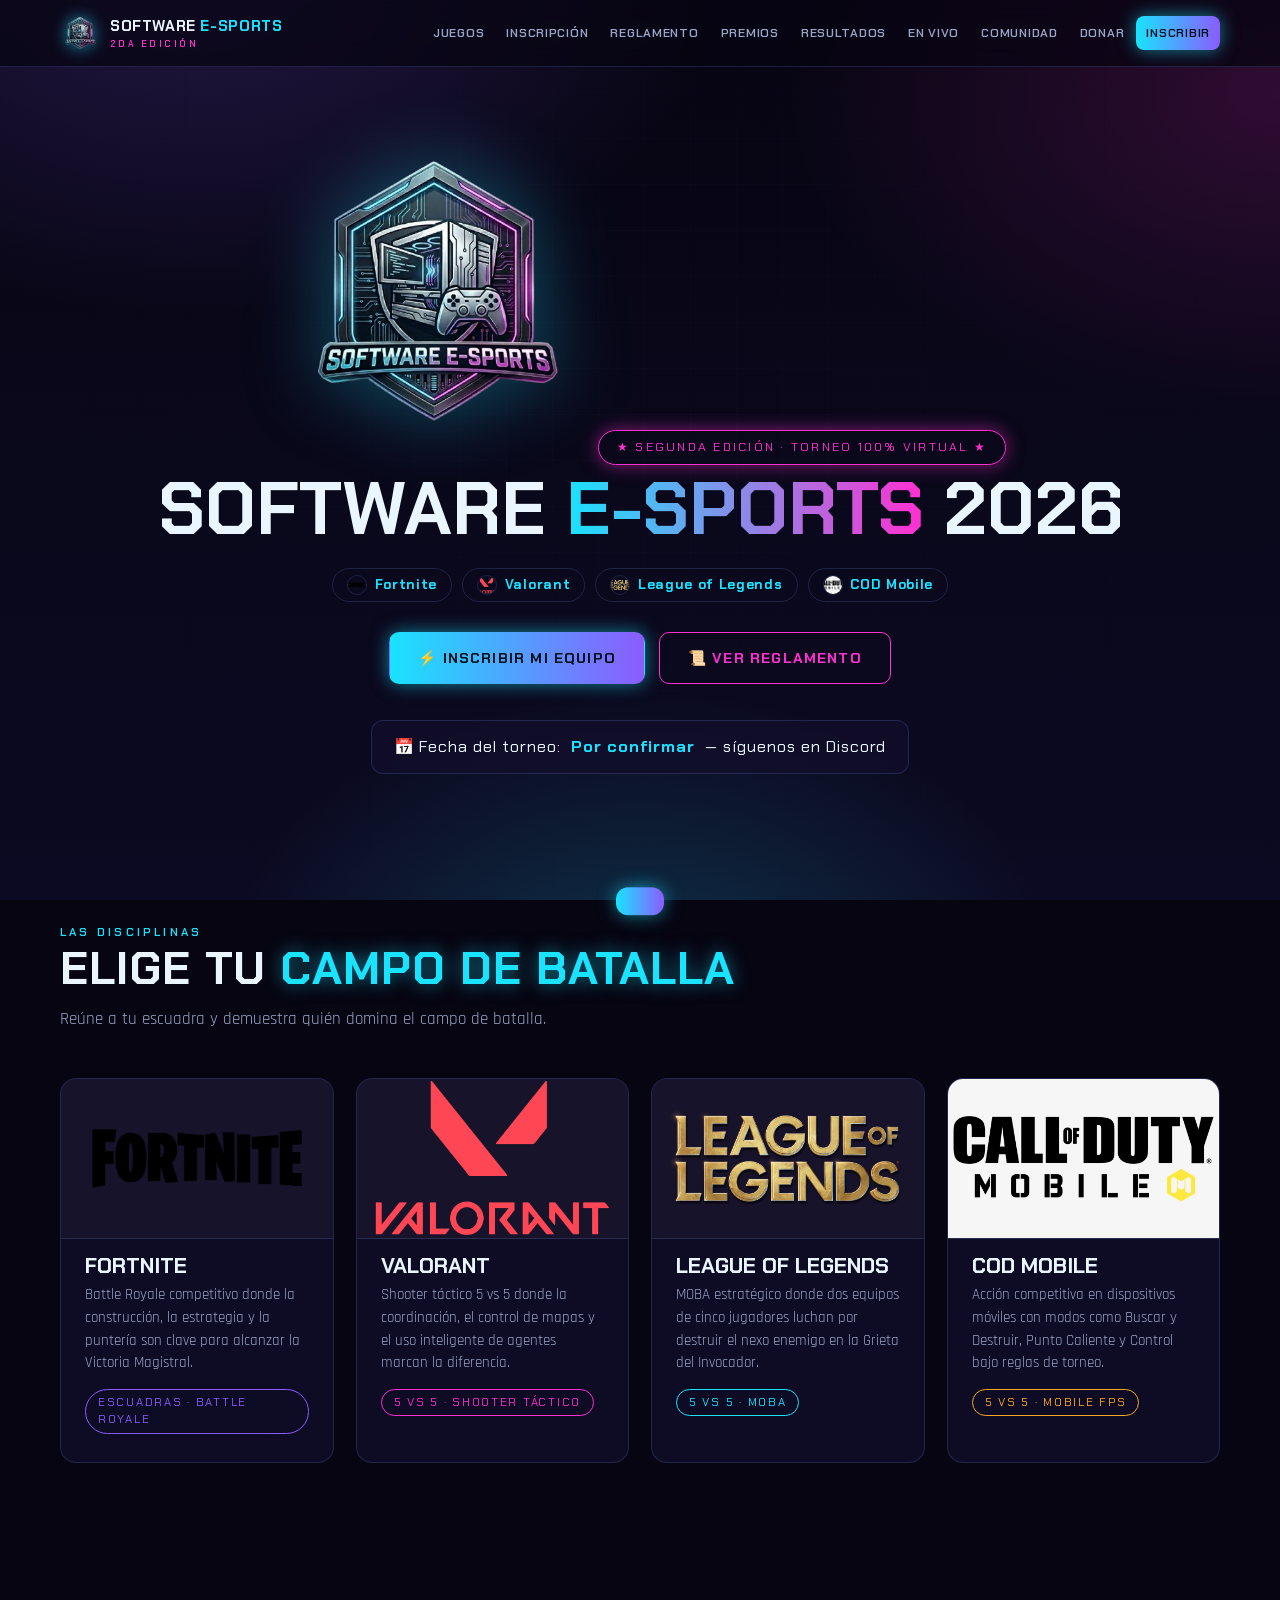
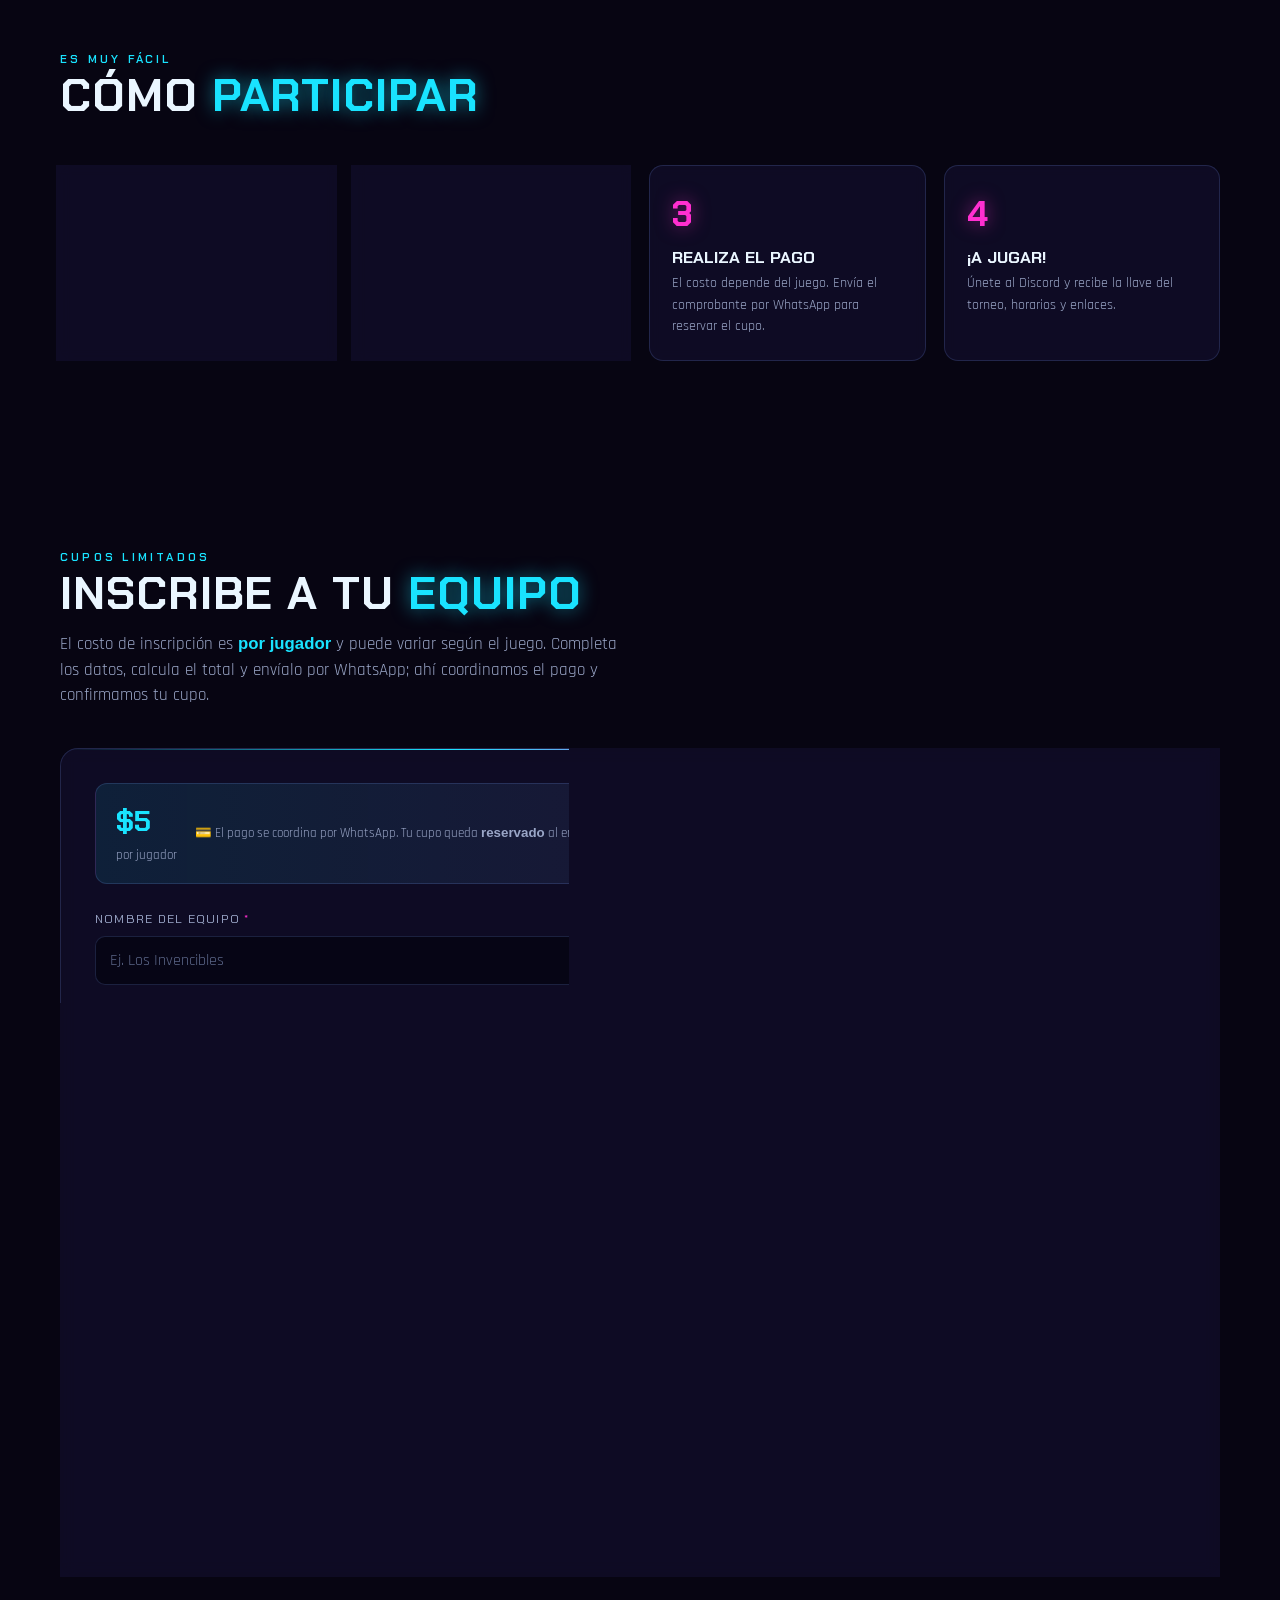
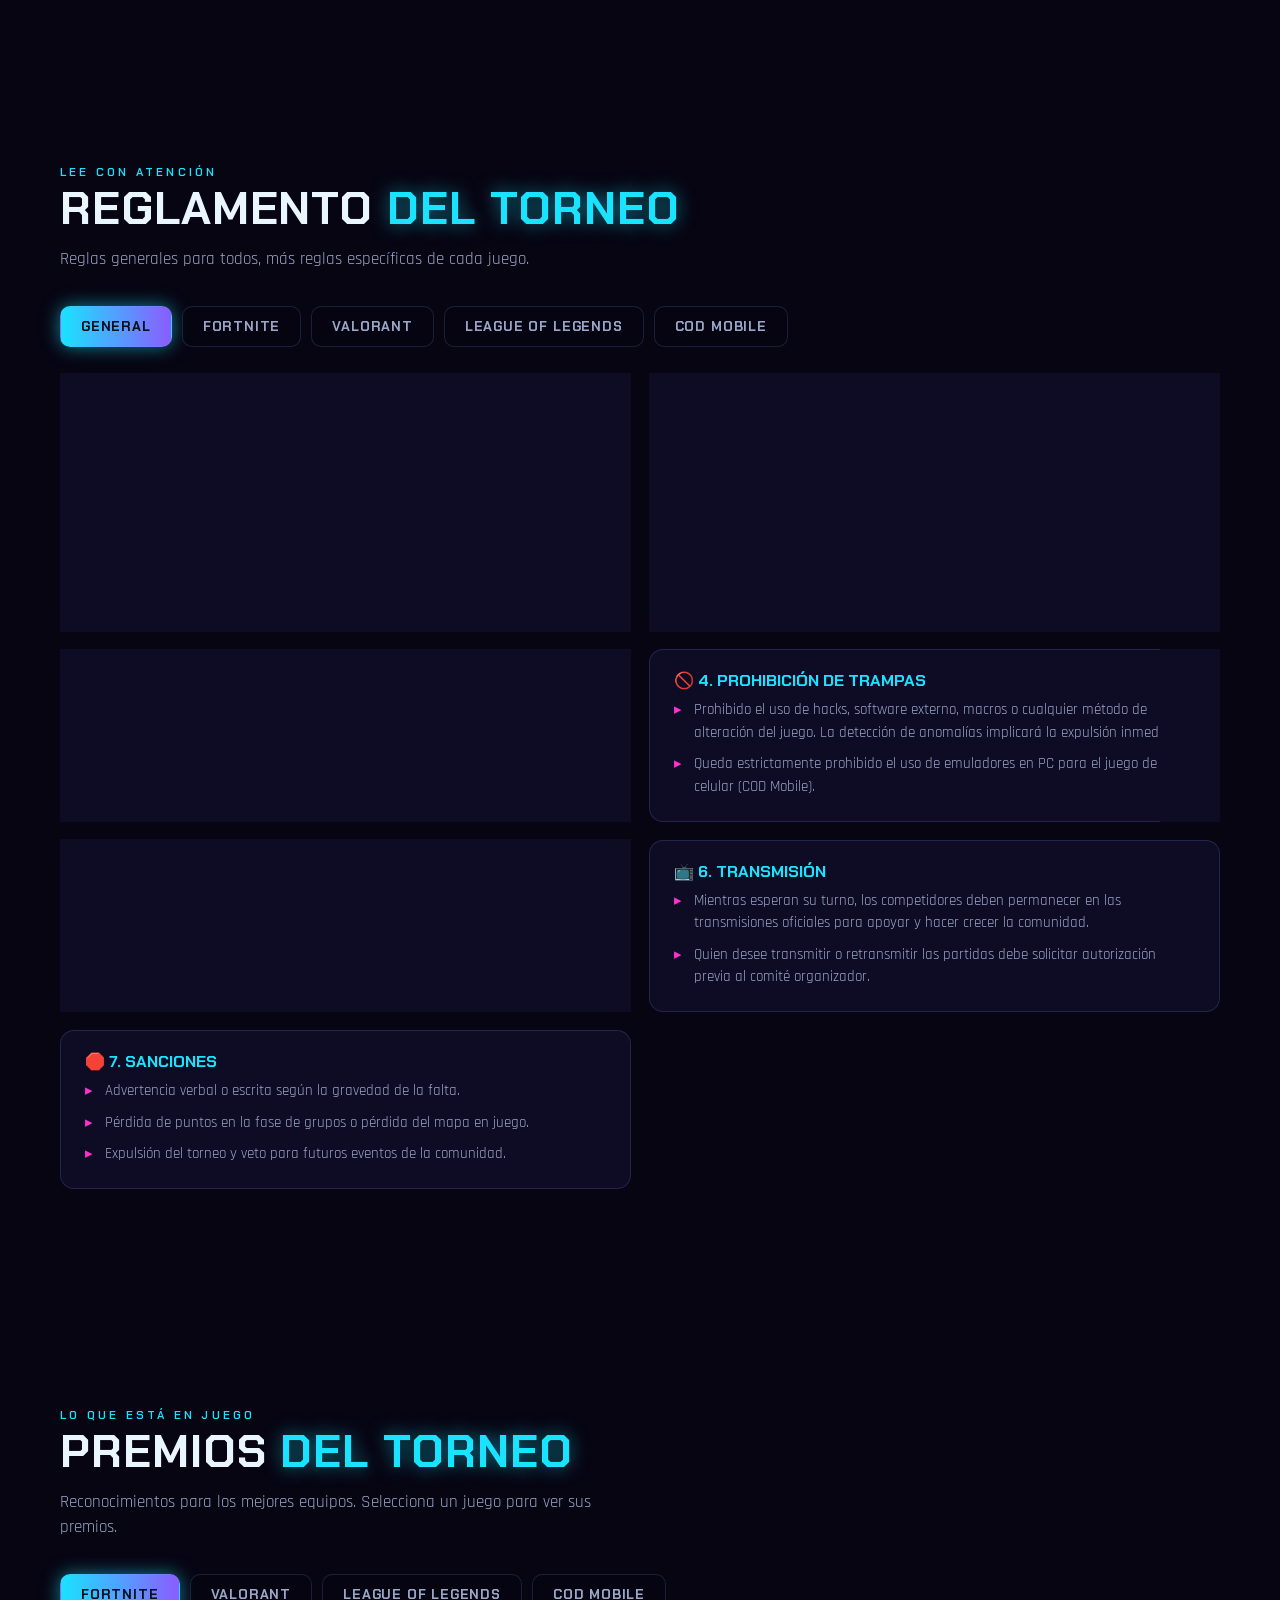
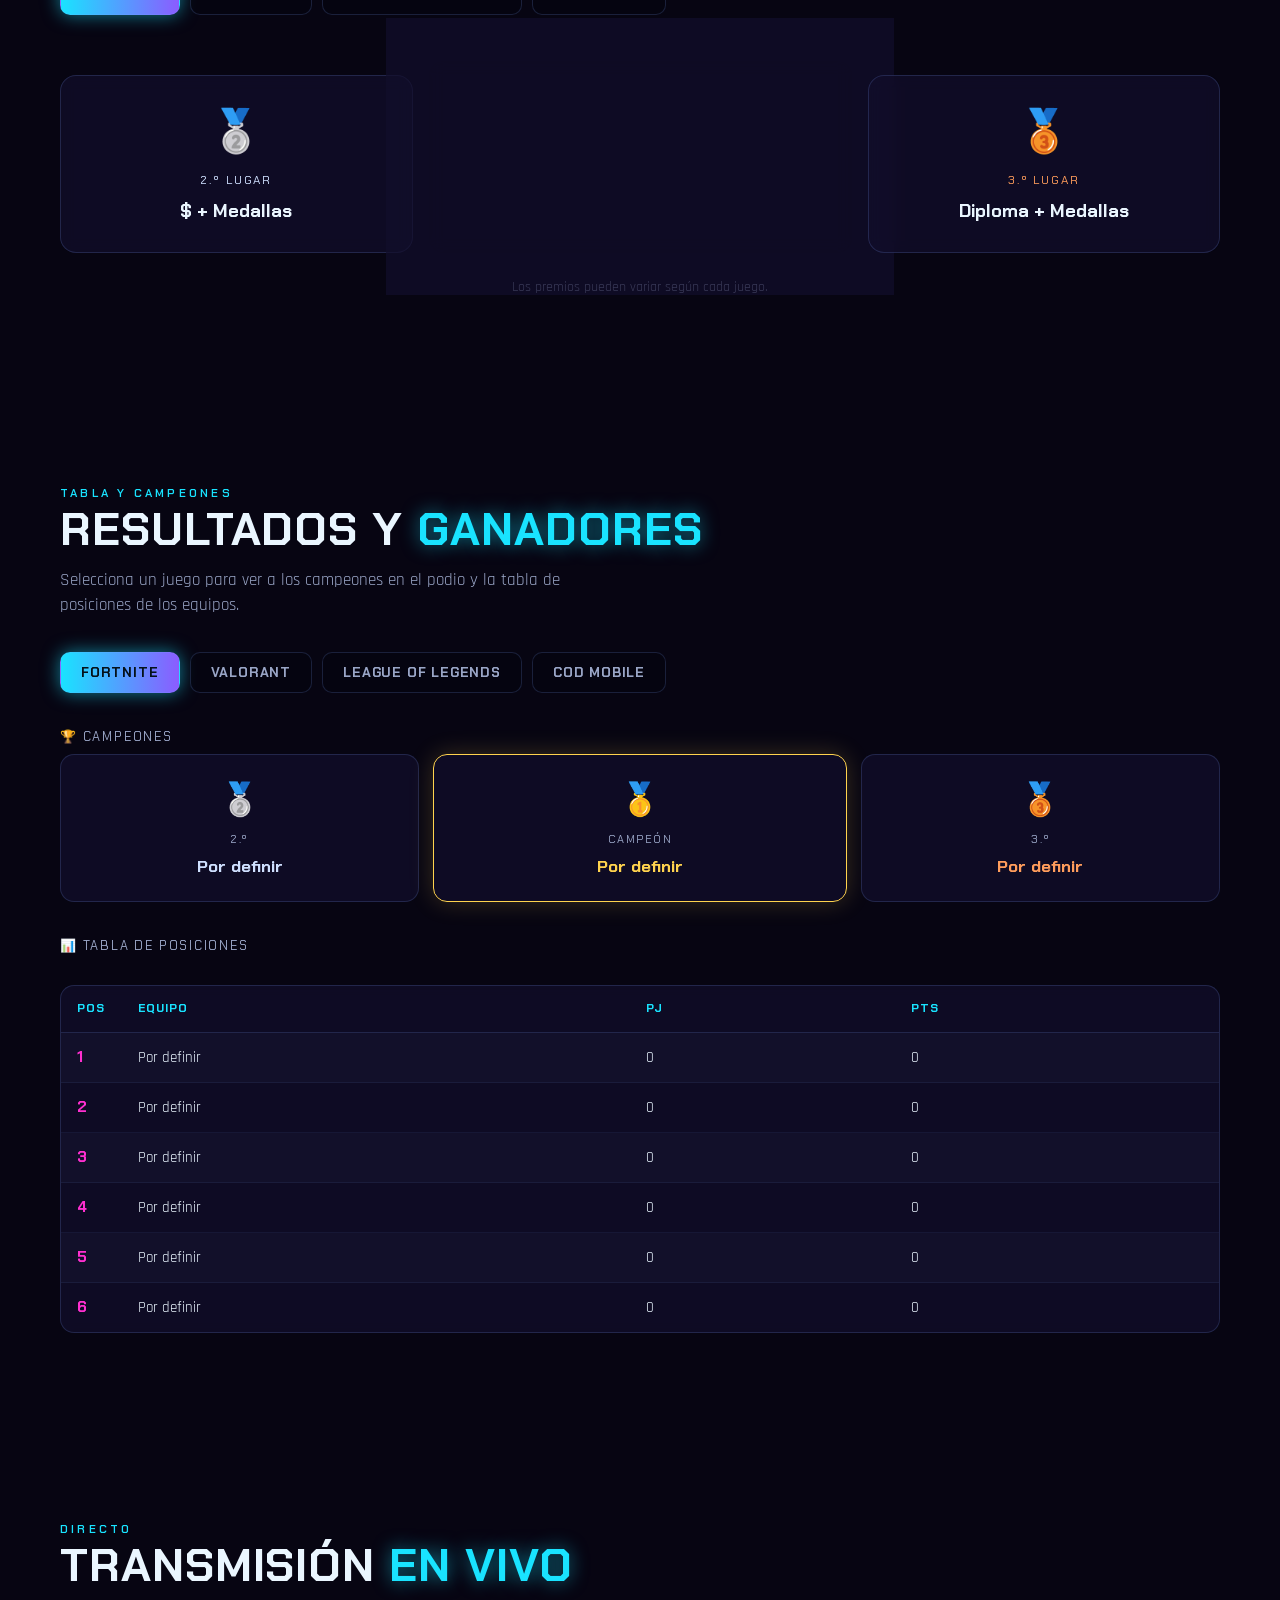
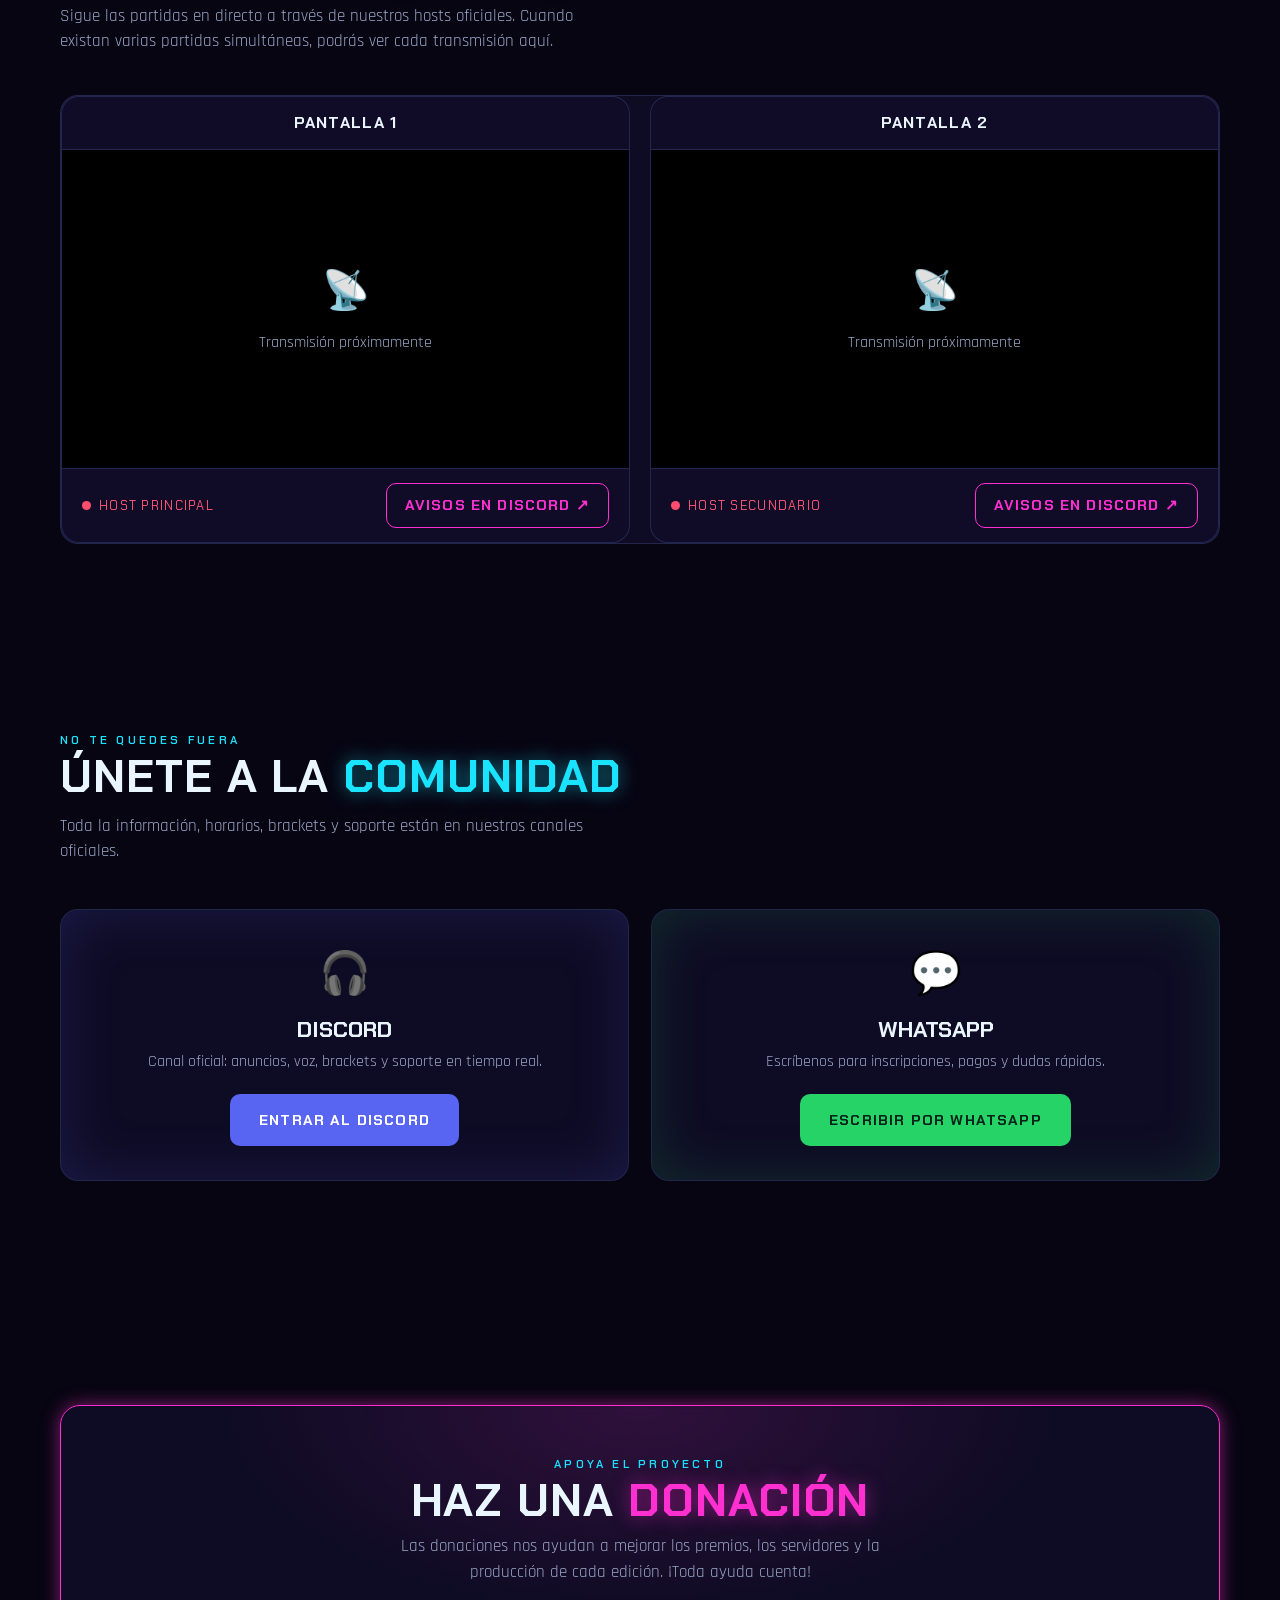
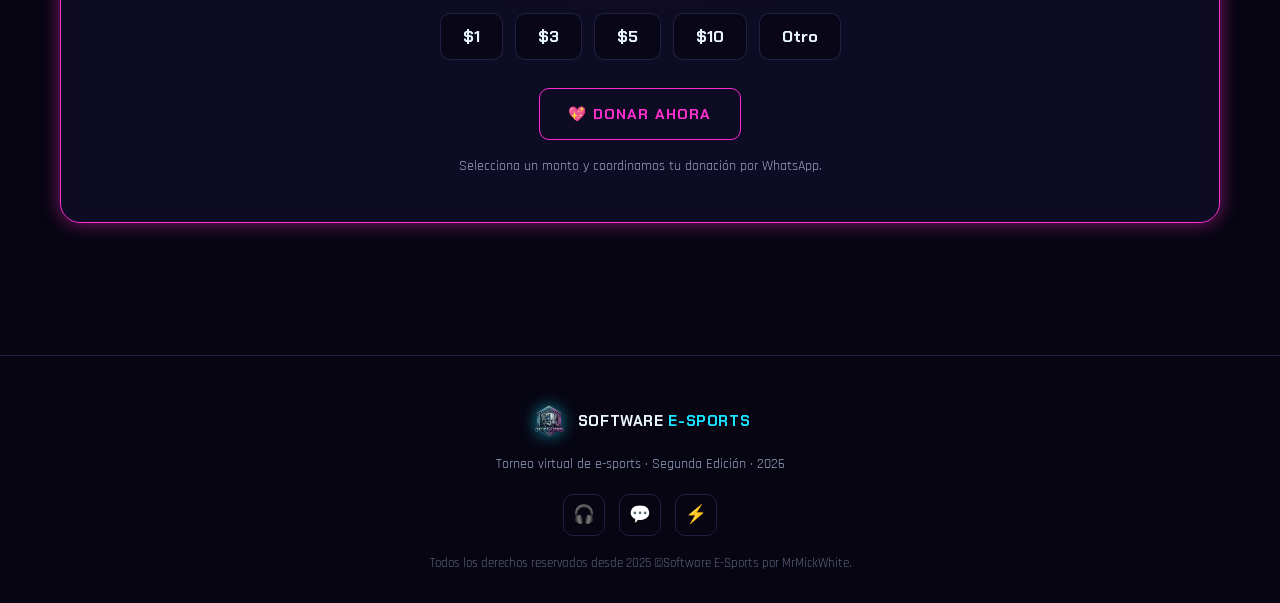
==== commit e37f9479: "Update price display in index.html" ====
--- a/index.html
+++ b/index.html
@@ -121,7 +121,7 @@
 
   <div class="form-card reveal">
     <div class="price-banner">
-      <div><div class="big" id="precio-jugador">$</div><small>por jugador</small></div>
+      <div><div class="big" id="precio-jugador">$...</div><small>por jugador</small></div>
       <small style="flex:1;min-width:180px">💳 El pago se coordina por WhatsApp. Tu cupo queda <b>reservado</b> al enviar el comprobante.</small>
       <div class="total-box"><small>Total estimado</small><div class="tt" id="total-ui">$0</div></div>
     </div>
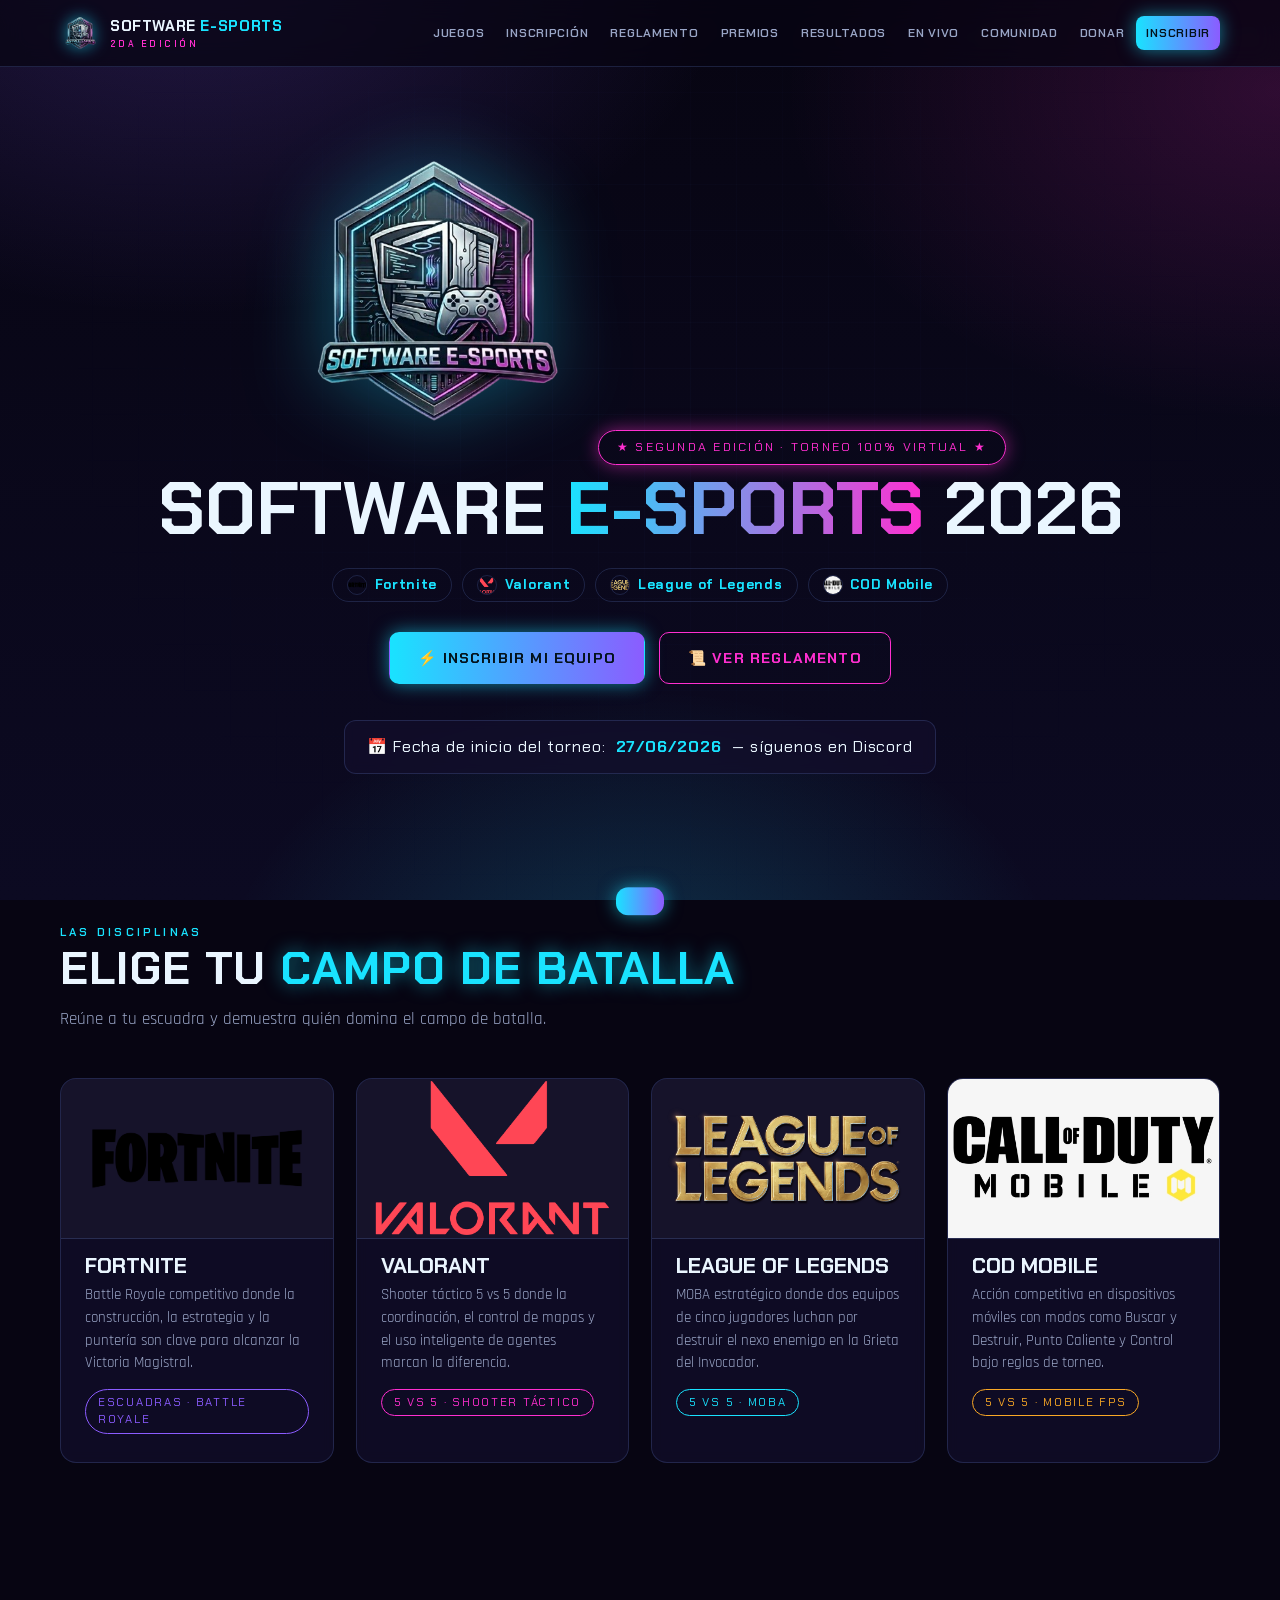
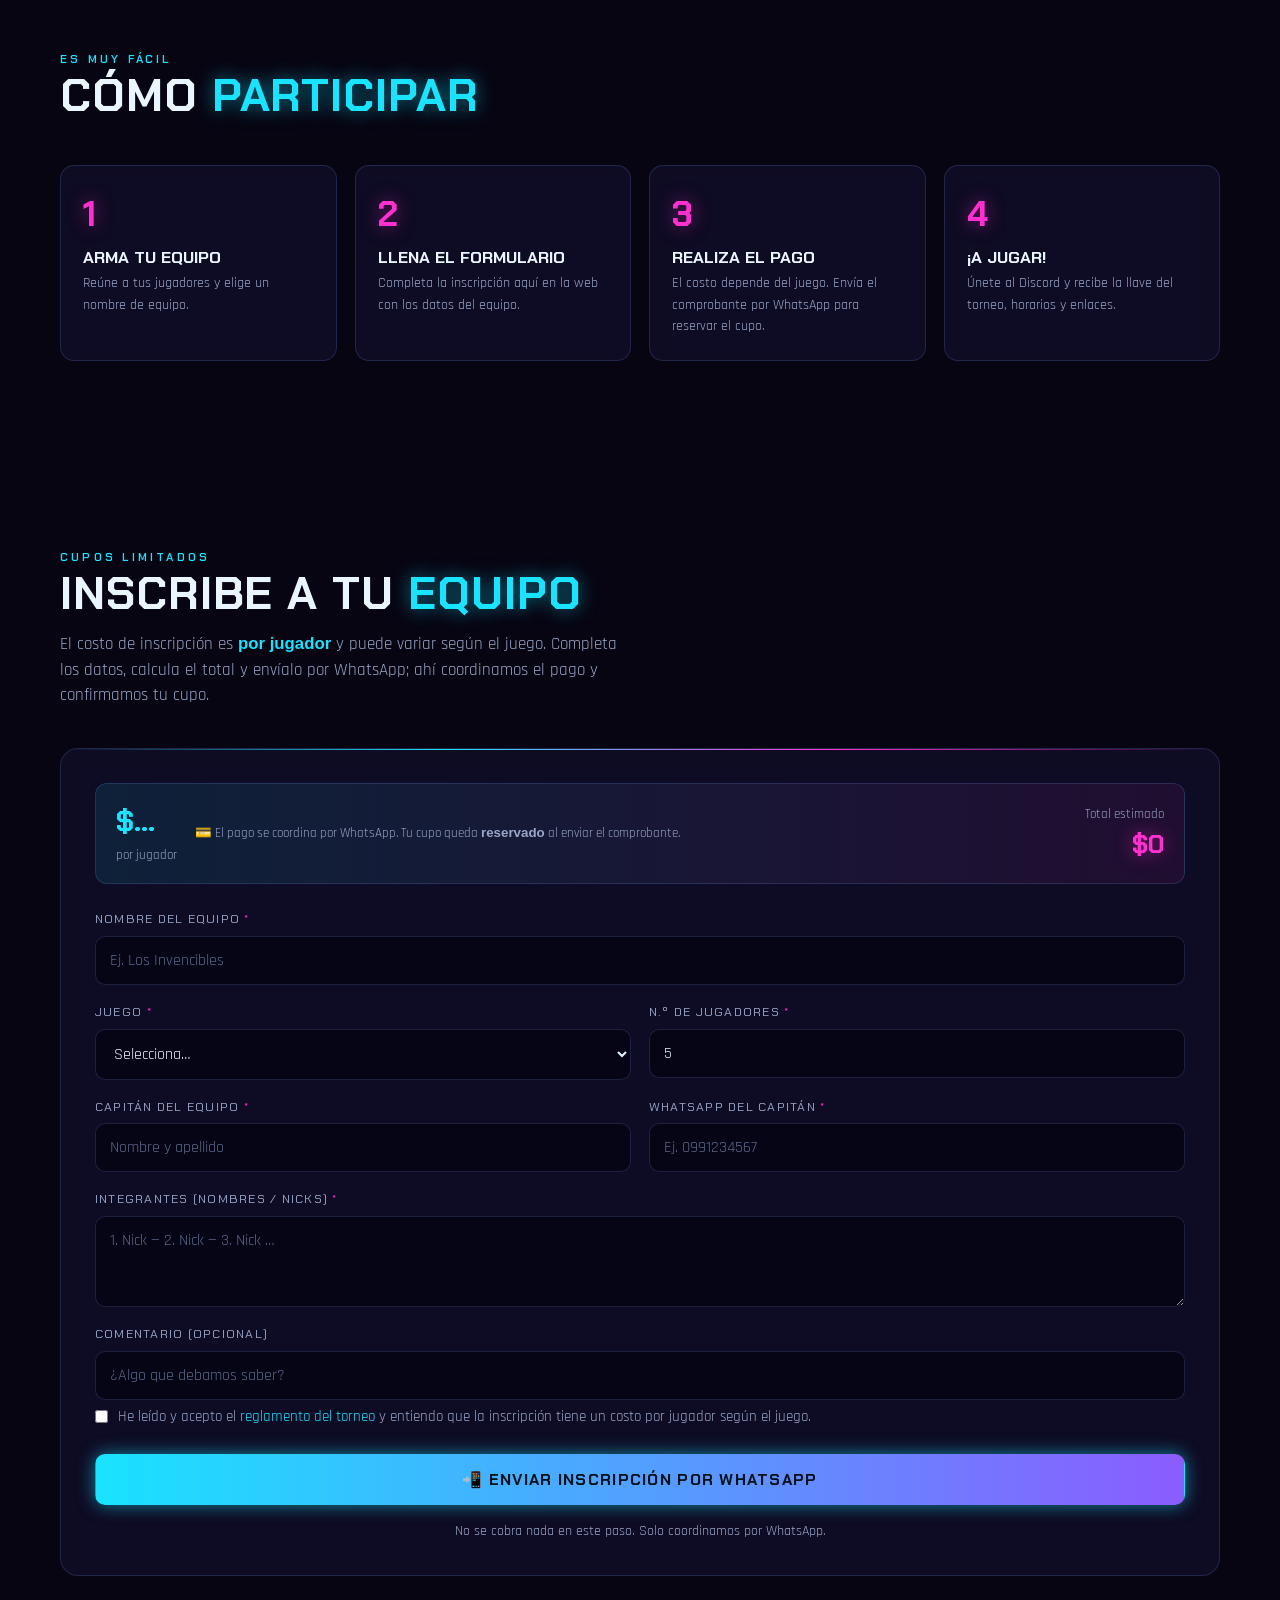
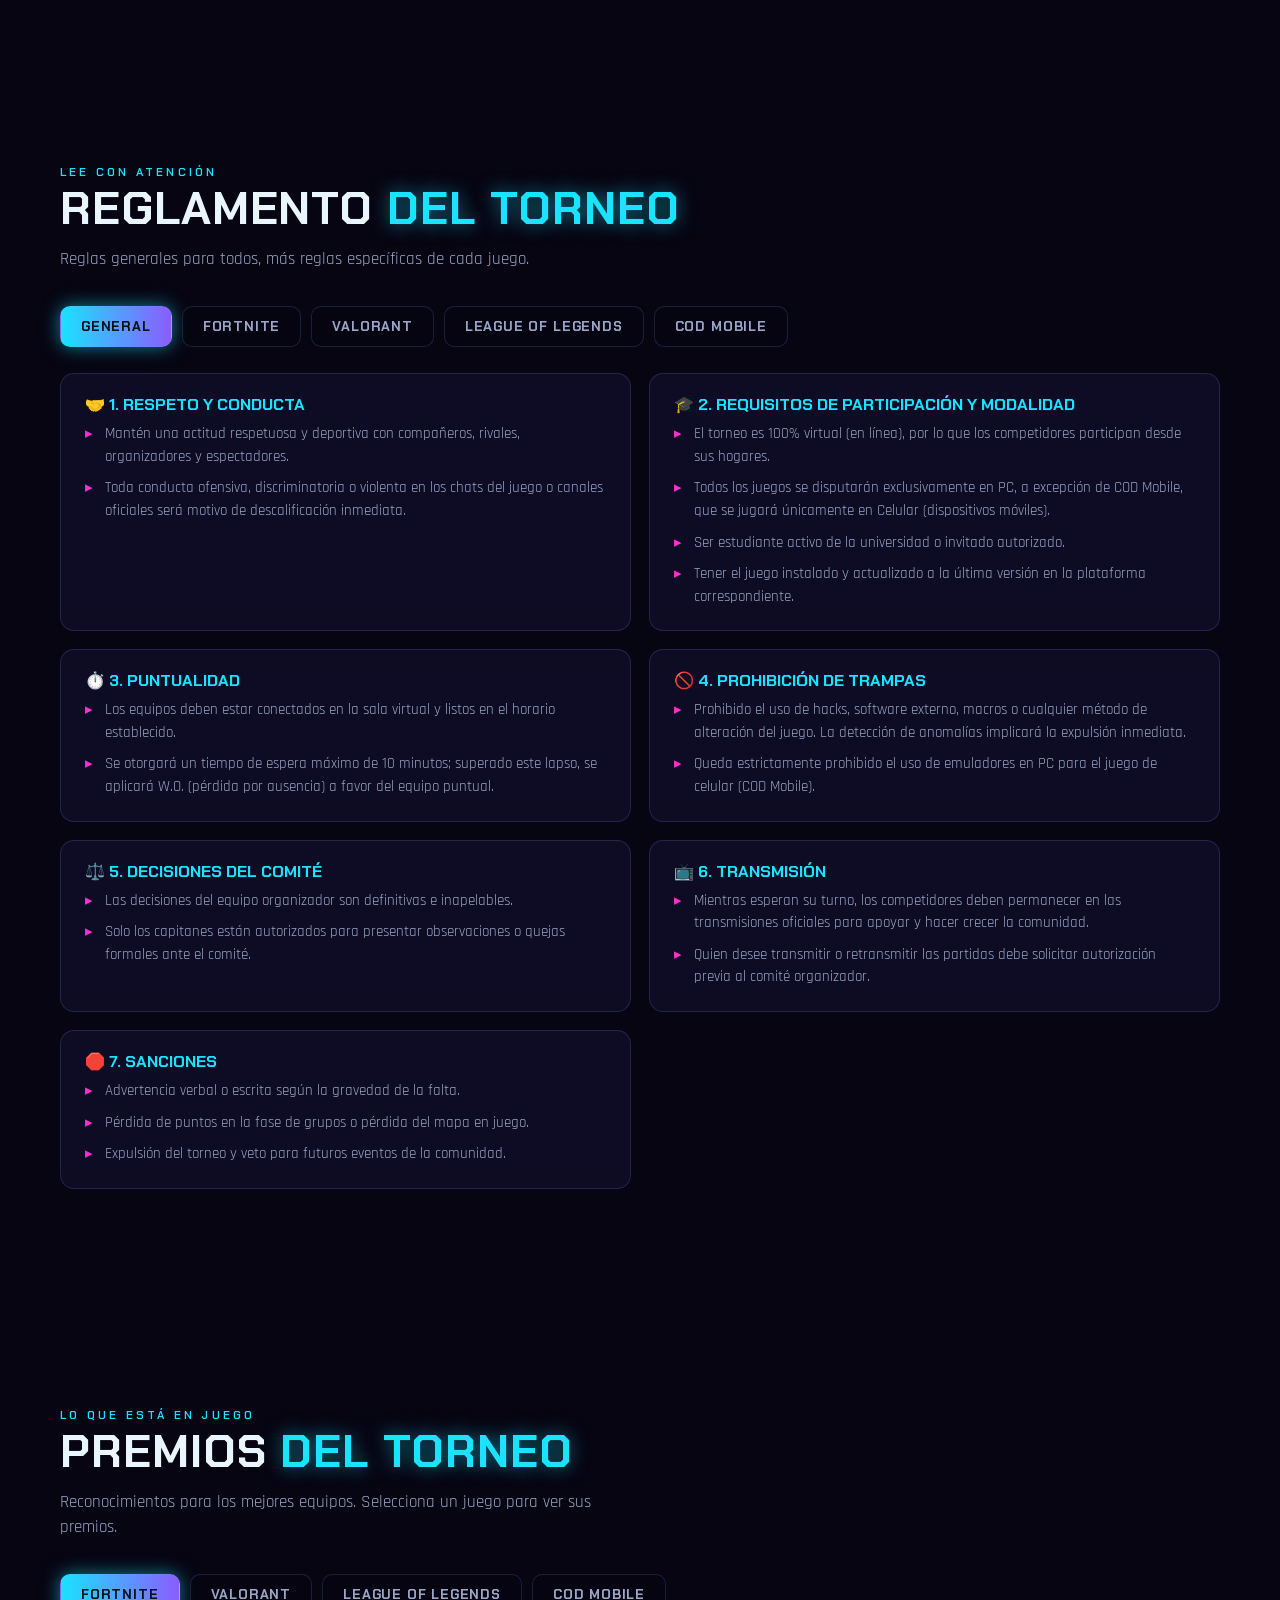
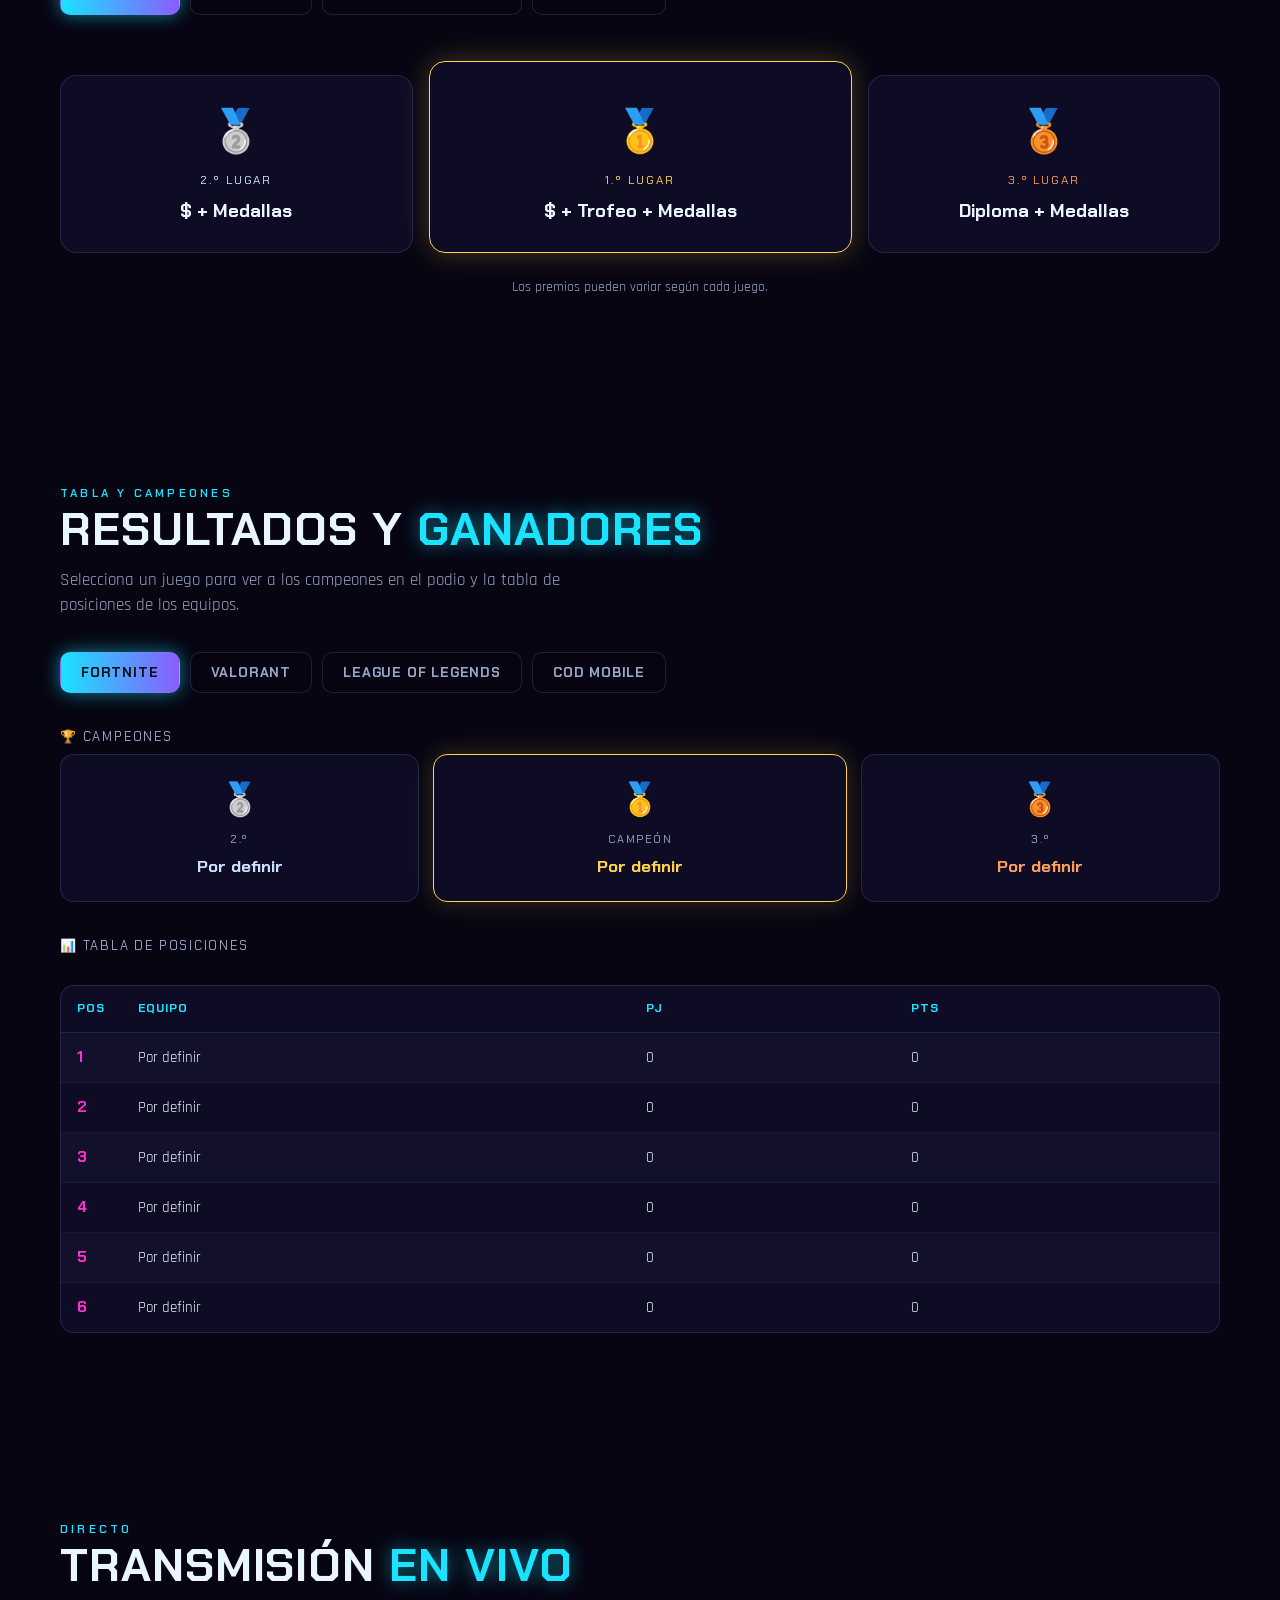
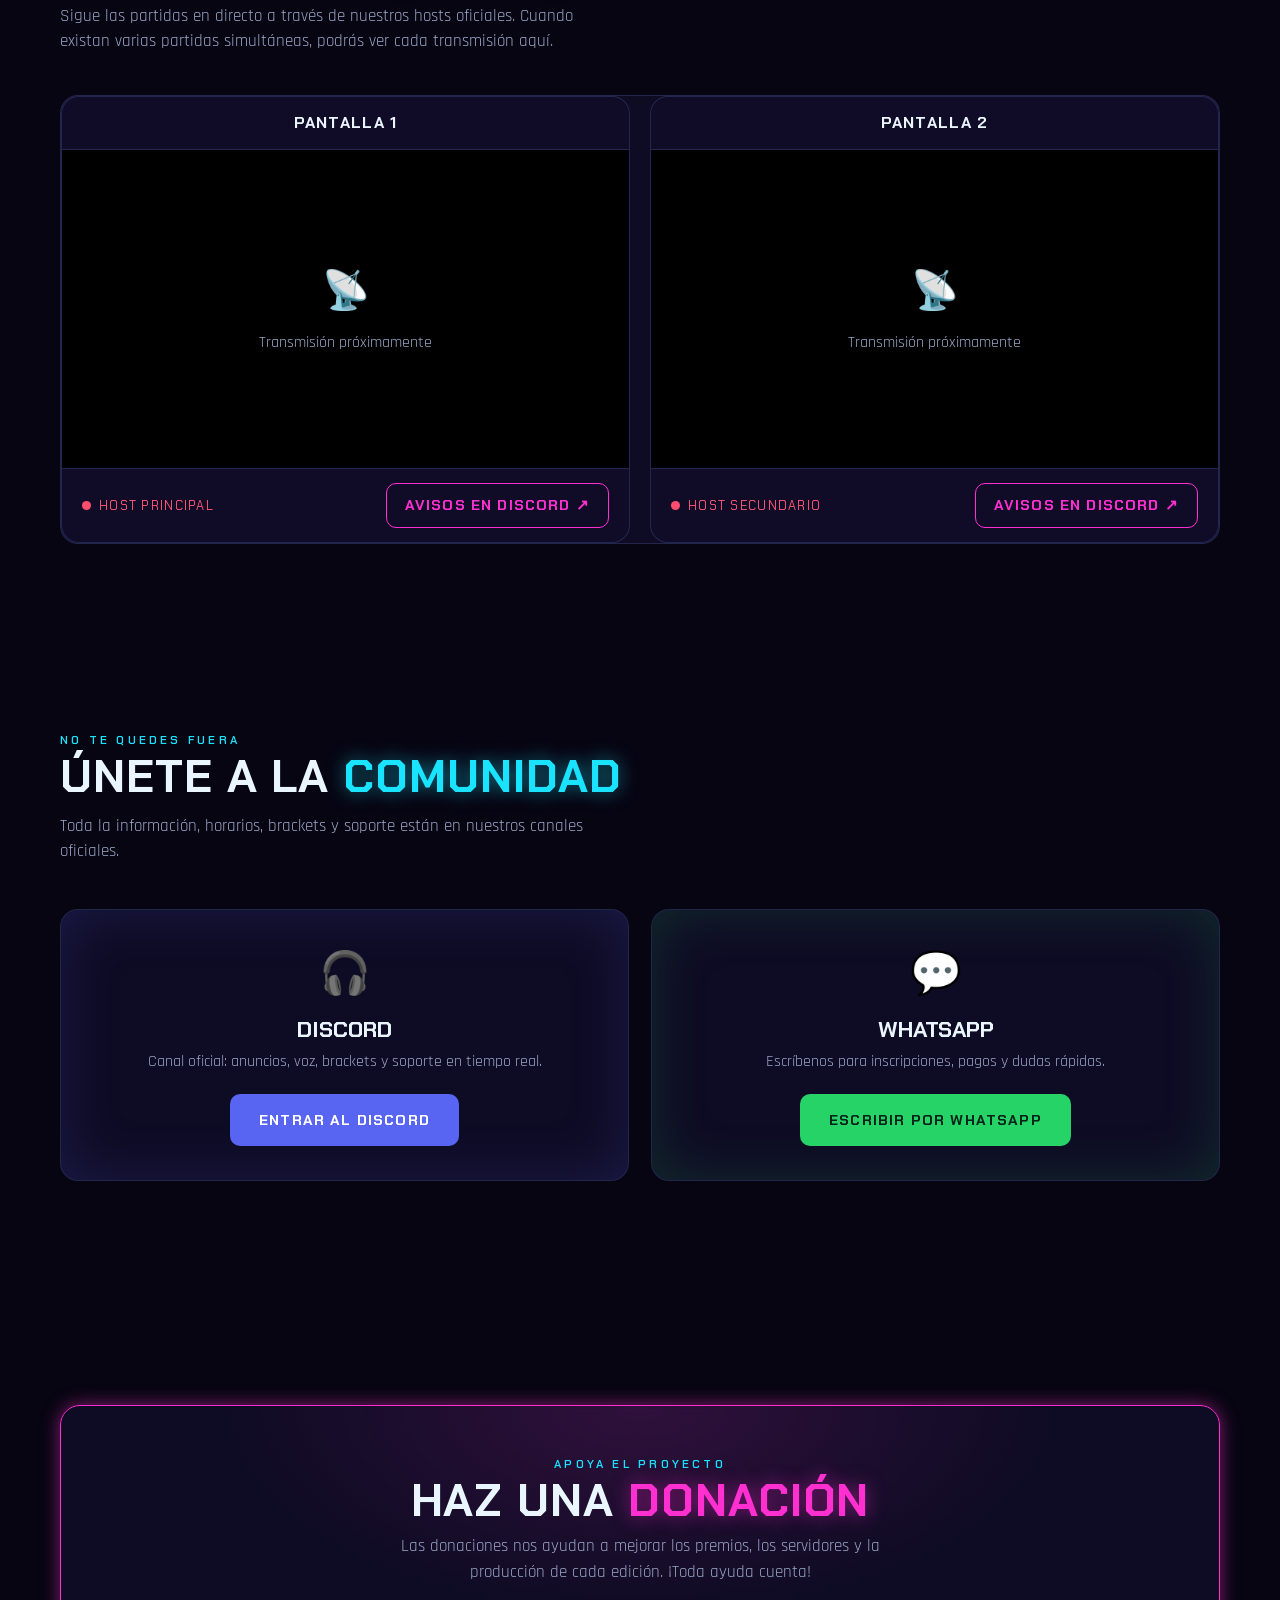
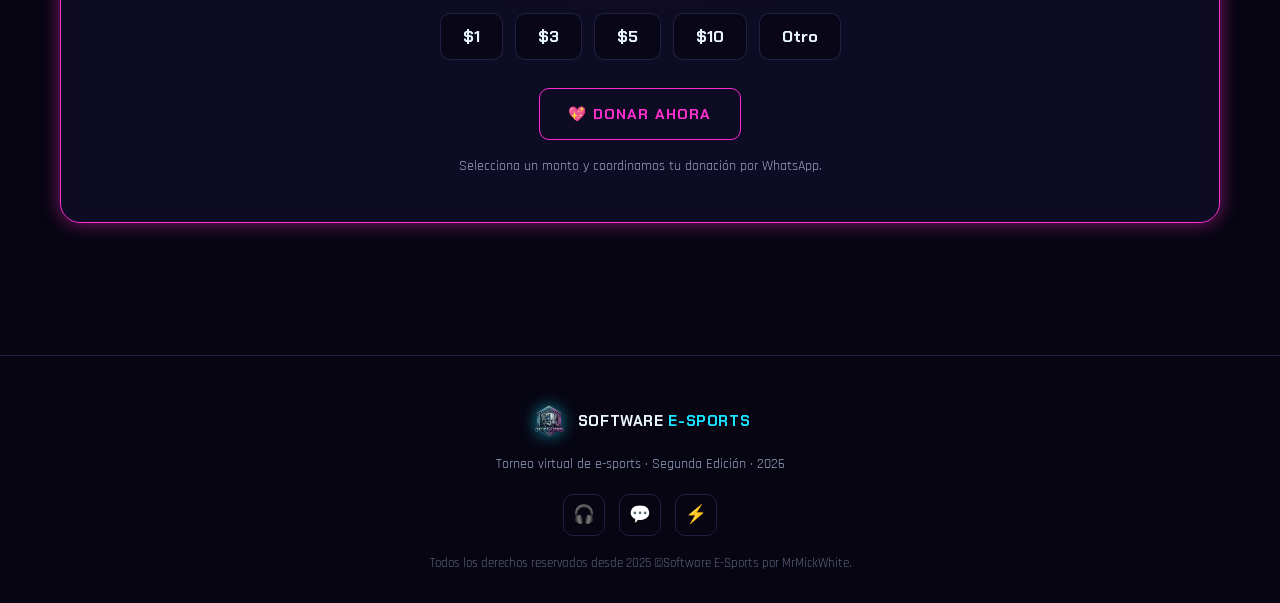
==== commit 8aab86e7: "pestaña staff" ====
--- a/index.html
+++ b/index.html
@@ -274,4 +274,4 @@
 <script src="js/sheets.js"></script>
 <script src="js/app.js"></script>
 </body>
-</html>
+</html>
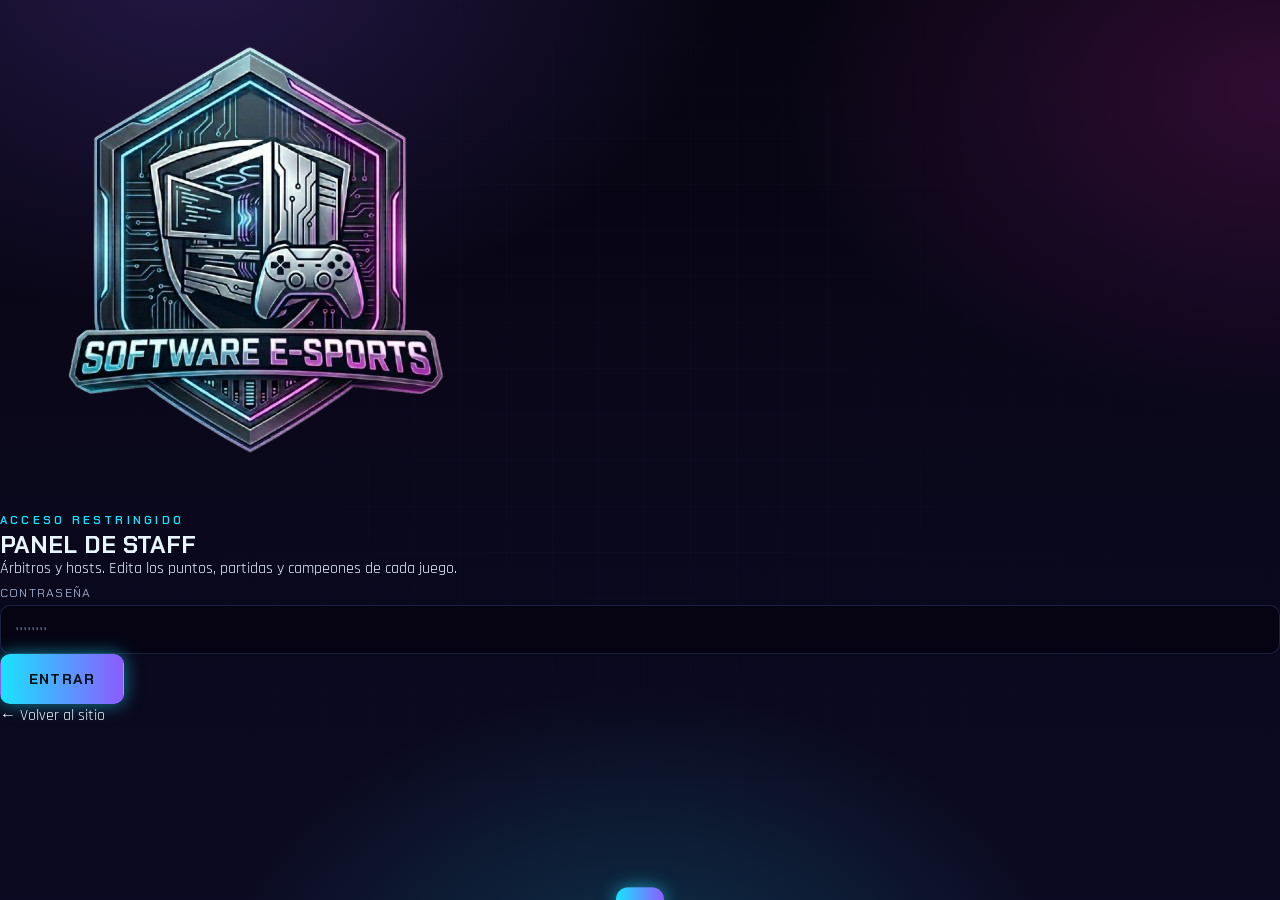
==== commit 8ef3319d: "contedo de jugadas" ====
--- a/index.html
+++ b/index.html
@@ -3,275 +3,99 @@
 <head>
 <meta charset="UTF-8">
 <meta name="viewport" content="width=device-width, initial-scale=1.0">
-<title>Software E-Sports 2026 · 2da Edición</title>
-<meta name="description" content="Torneo virtual de e-sports. Inscribe a tu equipo en Fortnite, Valorant y League of Legends.">
+<meta name="robots" content="noindex">
+<title>Panel de Staff · Software E-Sports 2026</title>
 <link rel="preconnect" href="https://fonts.googleapis.com">
 <link rel="preconnect" href="https://fonts.gstatic.com" crossorigin>
 <link href="https://fonts.googleapis.com/css2?family=Chakra+Petch:wght@500;600;700&family=Rajdhani:wght@400;500;600;700&display=swap" rel="stylesheet">
-<!-- ESTILOS (diseño) -->
-<link rel="stylesheet" href="css/estilos.css">
+<link rel="stylesheet" href="../css/estilos.css">
+<link rel="stylesheet" href="staff.css">
 </head>
-<body>
+<body class="staff">
 
-<!-- ============================================================
-     ⚙️ ¿DÓNDE CAMBIO LAS COSAS?
-       • Juegos, reglas, precios, premios, posiciones, ganadores
-         y transmisiones → en tu HOJA DE GOOGLE SHEETS.
-       • Si no usas la hoja → en  js/datos-locales.js
-       • WhatsApp, Discord, redes, ID de la hoja → en  js/config.js
-       (Aquí, en el HTML, casi nunca necesitas tocar nada.)
-     ============================================================ -->
+<!-- ===== LOGIN ===== -->
+<section id="login" class="login-wrap">
+  <div class="login-card">
+    <div class="login-logo"><img src="../logo.png" alt="" onerror="this.style.display='none'"></div>
+    <span class="tag">Acceso restringido</span>
+    <h1>Panel de <b>Staff</b></h1>
+    <p class="login-sub">Árbitros y hosts. Edita los puntos, partidas y campeones de cada juego.</p>
 
-<!-- PRELOADER (pantalla de carga inicial) -->
-<div id="preloader">
-  <div class="pl-inner">
-    <img src="logo.png" alt="Software E-Sports" class="pl-logo">
-    <div class="pl-title">SOFTWARE <span>E-SPORTS</span></div>
-    <div class="pl-bar"><span id="pl-fill"></span></div>
-    <div class="pl-pct" id="pl-pct">Cargando… 0%</div>
-  </div>
-</div>
-<script>
-/* Pantalla de carga: llena la barra y luego se desvanece.
-   ⚙️ Para que dure más o menos, cambia el "95" (ms por paso) más abajo. */
-(function(){
-  var pre=document.getElementById('preloader');
-  if(!pre) return;
-  var fill=document.getElementById('pl-fill'), pct=document.getElementById('pl-pct');
-  document.documentElement.style.overflow='hidden';   // bloquea el scroll mientras carga
-  var p=0;
-  var timer=setInterval(function(){
-    p+=Math.random()*9+4;
-    if(p>=100){p=100;clearInterval(timer);terminar();}
-    fill.style.width=p+'%';
-    pct.textContent='Cargando… '+Math.floor(p)+'%';
-  },95);
-  function terminar(){
-    setTimeout(function(){
-      pre.classList.add('hide');
-      document.documentElement.style.overflow='';
-      setTimeout(function(){ if(pre.parentNode) pre.remove(); },700);
-    },300);
-  }
-})();
-</script>
+    <label class="campo">
+      <span>Contraseña</span>
+      <input type="password" id="pass" placeholder="••••••••" autocomplete="current-password">
+    </label>
+    <button class="btn btn-primary" id="btn-entrar">Entrar</button>
+    <div id="login-msg" class="msg"></div>
 
-<!-- NAV -->
-<header>
-  <div class="wrap nav">
-    <a href="#inicio" class="brand">
-      <img src="logo.png" alt="Logo Software E-Sports">
-      <span>SOFTWARE<b> E-SPORTS</b><small>2DA EDICIÓN</small></span>
-    </a>
-    <nav class="menu" id="menu">
-      <a href="#juegos">Juegos</a>
-      <a href="#inscripcion">Inscripción</a>
-      <a href="#reglamento">Reglamento</a>
-      <a href="#premios">Premios</a>
-      <a href="#resultados">Resultados</a>
-      <a href="#envivo">En vivo</a>
-      <a href="#comunidad">Comunidad</a>
-      <a href="#donaciones">Donar</a>
-      <a href="#inscripcion" class="cta">Inscribir</a>
-    </nav>
-    <button class="burger" id="burger" aria-label="Menú">☰</button>
-  </div>
-</header>
-
-<!-- HERO -->
-<section class="hero wrap" id="inicio">
-  <img src="logo.png" alt="Software E-Sports 2026" class="hero-logo">
-  <div class="edition reveal">★ Segunda Edición · Torneo 100% Virtual ★</div>
-  <h1 class="reveal">SOFTWARE <span class="g">E-SPORTS</span> 2026</h1>
-  <!-- Pastillas de juegos (se generan solas desde los datos) -->
-  <div class="pills reveal" id="hero-pills"></div>
-  <div class="btn-row reveal">
-    <a href="#inscripcion" class="btn btn-primary">⚡ Inscribir mi equipo</a>
-    <a href="#reglamento" class="btn btn-ghost">📜 Ver reglamento</a>
-  </div>
-  <div id="fecha-zona" class="reveal"></div>
-</section>
-
-<!-- JUEGOS -->
-<section class="section wrap" id="juegos">
-  <span class="tag reveal">Las disciplinas</span>
-  <h2 class="reveal">Elige tu <b>campo de batalla</b></h2>
-  <p class="lead reveal">Reúne a tu escuadra y demuestra quién domina el campo de batalla.</p>
-  <!-- Tarjetas de juegos (se generan solas desde los datos) -->
-  <div class="grid3" id="games-grid"></div>
-</section>
-
-<!-- CÓMO PARTICIPAR -->
-<section class="section wrap" id="como">
-  <span class="tag reveal">Es muy fácil</span>
-  <h2 class="reveal">Cómo <b>participar</b></h2>
-  <div class="steps">
-    <div class="step reveal"><div class="num">1</div><h3>Arma tu equipo</h3><p>Reúne a tus jugadores y elige un nombre de equipo.</p></div>
-    <div class="step reveal"><div class="num">2</div><h3>Llena el formulario</h3><p>Completa la inscripción aquí en la web con los datos del equipo.</p></div>
-    <div class="step reveal"><div class="num">3</div><h3>Realiza el pago</h3><p>El costo depende del juego. Envía el comprobante por WhatsApp para reservar el cupo.</p></div>
-    <div class="step reveal"><div class="num">4</div><h3>¡A jugar!</h3><p>Únete al Discord y recibe la llave del torneo, horarios y enlaces.</p></div>
+    <a href="../index.html" class="volver">← Volver al sitio</a>
   </div>
 </section>
 
-<!-- INSCRIPCIÓN -->
-<section class="section wrap" id="inscripcion">
-  <span class="tag reveal">Cupos limitados</span>
-  <h2 class="reveal">Inscribe a tu <b>equipo</b></h2>
-  <p class="lead reveal">El costo de inscripción es <b style="color:var(--cyan)">por jugador</b> y puede variar según el juego. Completa los datos, calcula el total y envíalo por WhatsApp; ahí coordinamos el pago y confirmamos tu cupo.</p>
+<!-- ===== PANEL ===== -->
+<section id="panel" class="panel" hidden>
+  <header class="panel-top">
+    <div class="pt-left">
+      <span class="tag">Panel de Staff</span>
+      <h2>Resultados <b>en vivo</b></h2>
+    </div>
+    <div class="pt-right">
+      <button class="btn btn-ghost" id="btn-recargar">↻ Recargar</button>
+      <button class="btn btn-ghost" id="btn-salir">Salir</button>
+    </div>
+  </header>
 
-  <div class="form-card reveal">
-    <div class="price-banner">
-      <div><div class="big" id="precio-jugador">$...</div><small>por jugador</small></div>
-      <small style="flex:1;min-width:180px">💳 El pago se coordina por WhatsApp. Tu cupo queda <b>reservado</b> al enviar el comprobante.</small>
-      <div class="total-box"><small>Total estimado</small><div class="tt" id="total-ui">$0</div></div>
+  <div id="demo-banner" class="demo-banner" hidden>
+    🧪 <b>Modo demo:</b> no hay <code>appsScriptURL</code> configurado, así que los cambios
+    <b>no se guardan</b>. Configúralo (ver <code>staff/LÉEME.md</code>) para escribir en la hoja.
+  </div>
+
+  <div class="selector">
+    <label class="campo">
+      <span>Juego</span>
+      <select id="sel-juego"></select>
+    </label>
+  </div>
+
+  <!-- PUNTAJES POR RONDA -->
+  <div class="bloque">
+    <div class="bloque-head">
+      <h3>🎯 Puntajes por ronda</h3>
+      <div class="ronda-ctrls">
+        <button class="btn btn-ghost mini" id="btn-ronda-menos">– Ronda</button>
+        <button class="btn btn-ghost mini" id="btn-ronda-mas">+ Ronda</button>
+        <button class="btn btn-ghost mini" id="btn-add">+ Equipo/Jugador</button>
+      </div>
     </div>
+    <div class="ronda-now" id="ronda-now"></div>
+    <div class="tabla-wrap">
+      <table class="tabla" id="grid">
+        <thead id="grid-head"></thead>
+        <tbody id="filas"></tbody>
+      </table>
+    </div>
+    <p class="hint">Escribe el puntaje de cada ronda; el <b>Total</b> se suma solo. Deja en blanco las rondas que aún no se juegan. Al guardar, la tabla se ordena por total.</p>
+  </div>
 
-    <form id="form">
-      <div class="fgrid">
-        <div class="field full"><label>Nombre del equipo <span class="req">*</span></label><input name="equipo" required placeholder="Ej. Los Invencibles"></div>
-        <div class="field"><label>Juego <span class="req">*</span></label>
-          <!-- Las opciones se generan solas desde los datos -->
-          <select name="juego" id="sel-juego" required><option value="">Selecciona…</option></select></div>
-        <div class="field"><label>N.º de jugadores <span class="req">*</span></label>
-          <input type="number" name="jugadores" id="jugadores" min="1" max="10" value="5" required></div>
-        <div class="field"><label>Capitán del equipo <span class="req">*</span></label><input name="capitan" required placeholder="Nombre y apellido"></div>
-        <div class="field"><label>WhatsApp del capitán <span class="req">*</span></label><input name="telefono" required placeholder="Ej. 0991234567"></div>
-        <div class="field full"><label>Integrantes (nombres / nicks) <span class="req">*</span></label>
-          <textarea name="integrantes" rows="3" required placeholder="1. Nick — 2. Nick — 3. Nick …"></textarea></div>
-        <div class="field full"><label>Comentario (opcional)</label><input name="comentario" placeholder="¿Algo que debamos saber?"></div>
-      </div>
-      <div class="check">
-        <input type="checkbox" id="acepto" required>
-        <label for="acepto" style="text-transform:none;letter-spacing:0;font-family:var(--font-b);color:var(--muted);font-size:.92rem">He leído y acepto el <a href="#reglamento" style="color:var(--cyan)">reglamento del torneo</a> y entiendo que la inscripción tiene un costo por jugador según el juego.</label>
-      </div>
-      <button type="submit" class="btn btn-primary">📲 Enviar inscripción por WhatsApp</button>
-      <p class="note">No se cobra nada en este paso. Solo coordinamos por WhatsApp.</p>
-    </form>
+  <!-- GANADORES -->
+  <div class="bloque">
+    <div class="bloque-head"><h3>🏆 Campeones</h3></div>
+    <div class="podio-grid">
+      <label class="campo"><span>🥇 Campeón</span><input id="g-1" placeholder="Por definir"></label>
+      <label class="campo"><span>🥈 Segundo</span><input id="g-2" placeholder="Por definir"></label>
+      <label class="campo"><span>🥉 Tercero</span><input id="g-3" placeholder="Por definir"></label>
+    </div>
+  </div>
+
+  <div class="guardar-bar">
+    <div id="estado" class="msg"></div>
+    <button class="btn btn-primary grande" id="btn-guardar">💾 Guardar cambios</button>
   </div>
 </section>
 
-<!-- REGLAMENTO -->
-<section class="section wrap" id="reglamento">
-  <span class="tag reveal">Lee con atención</span>
-  <h2 class="reveal">Reglamento <b>del torneo</b></h2>
-  <p class="lead reveal">Reglas generales para todos, más reglas específicas de cada juego.</p>
+<div id="toast" class="toast"></div>
 
-  <!-- Pestañas y contenido del reglamento (se generan solos desde los datos) -->
-  <div class="tabs reveal" id="rules-tabs"></div>
-  <div id="rules-panes"></div>
-
-  <div style="text-align:center;margin-top:30px" class="reveal">
-    <a href="#" id="reglamento-pdf" class="btn btn-ghost">⬇️ Descargar reglamento completo (PDF)</a>
-  </div>
-</section>
-
-<!-- PREMIOS -->
-<section class="section wrap" id="premios">
-  <span class="tag reveal">Lo que está en juego</span>
-  <h2 class="reveal">Premios <b>del torneo</b></h2>
-  <p class="lead reveal">Reconocimientos para los mejores equipos. Selecciona un juego para ver sus premios.</p>
-  <!-- Pestañas y podio de premios (se generan solos desde los datos) -->
-  <div class="tabs reveal" id="prize-tabs"></div>
-  <div class="podium" id="prize-podium"></div>
-  <p class="note reveal" style="margin-top:24px">Los premios pueden variar según cada juego.</p>
-</section>
-
-<!-- RESULTADOS / GANADORES -->
-<section class="section wrap" id="resultados">
-  <span class="tag reveal">Tabla y campeones</span>
-  <h2 class="reveal">Resultados y <b>ganadores</b></h2>
-  <p class="lead reveal">Selecciona un juego para ver a los campeones en el podio y la tabla de posiciones de los equipos.</p>
-
-  <!-- Pestañas de resultados (se generan solas desde los datos) -->
-  <div class="tabs reveal" id="result-tabs"></div>
-
-  <div class="subhead">🏆 Campeones</div>
-  <div class="champs" id="champs"></div>
-
-  <div class="subhead">📊 Tabla de posiciones</div>
-  <div class="table-wrap">
-    <table>
-      <thead><tr><th>Pos</th><th>Equipo</th><th>PJ</th><th>Pts</th></tr></thead>
-      <tbody id="standings-body"></tbody>
-    </table>
-  </div>
-</section>
-
-<!-- EN VIVO -->
-<section class="section wrap" id="envivo">
-  <span class="tag reveal">Directo</span>
-  <h2 class="reveal">Transmisión <b>en vivo</b></h2>
-  <p class="lead reveal">Sigue las partidas en directo a través de nuestros hosts oficiales. Cuando existan varias partidas simultáneas, podrás ver cada transmisión aquí.</p>
-  <div class="live-card reveal">
-    <div class="live-grid">
-      <!-- STREAM 1 -->
-      <div class="stream-box">
-        <div class="stream-title">🎯 Pantalla 1</div>
-        <div class="live-frame" id="live-frame-1"></div>
-        <div class="live-bar">
-          <span class="liveon"><span class="dot"></span> Host Principal</span>
-          <a href="#" id="twitch-link-1" class="btn btn-ghost" target="_blank" rel="noopener" style="margin-left:auto;padding:10px 18px">Ver en Twitch ↗</a>
-        </div>
-      </div>
-      <!-- STREAM 2 -->
-      <div class="stream-box">
-        <div class="stream-title">📱 Pantalla 2</div>
-        <div class="live-frame" id="live-frame-2"></div>
-        <div class="live-bar">
-          <span class="liveon"><span class="dot"></span> Host Secundario</span>
-          <a href="#" id="twitch-link-2" class="btn btn-ghost" target="_blank" rel="noopener" style="margin-left:auto;padding:10px 18px">Ver en Twitch ↗</a>
-        </div>
-      </div>
-    </div>
-  </div>
-</section>
-
-<!-- COMUNIDAD -->
-<section class="section wrap" id="comunidad">
-  <span class="tag reveal">No te quedes fuera</span>
-  <h2 class="reveal">Únete a la <b>comunidad</b></h2>
-  <p class="lead reveal">Toda la información, horarios, brackets y soporte están en nuestros canales oficiales.</p>
-  <div class="comm">
-    <div class="comm-card discord reveal"><div class="big-ico">🎧</div><h3>Discord</h3><p>Canal oficial: anuncios, voz, brackets y soporte en tiempo real.</p><a href="#" id="link-discord" class="btn" target="_blank" rel="noopener">Entrar al Discord</a></div>
-    <div class="comm-card whatsapp reveal"><div class="big-ico">💬</div><h3>WhatsApp</h3><p>Escríbenos para inscripciones, pagos y dudas rápidas.</p><a href="#" id="link-whatsapp" class="btn" target="_blank" rel="noopener">Escribir por WhatsApp</a></div>
-  </div>
-</section>
-
-<!-- DONACIONES -->
-<section class="section wrap" id="donaciones">
-  <div class="donate-card reveal">
-    <span class="tag">Apoya el proyecto</span>
-    <h2>Haz una <b style="color:var(--magenta);text-shadow:var(--glow-mag)">donación</b></h2>
-    <p class="lead">Las donaciones nos ayudan a mejorar los premios, los servidores y la producción de cada edición. ¡Toda ayuda cuenta!</p>
-    <div class="donate-amounts" id="amounts">
-      <button data-amt="1">$1</button><button data-amt="3">$3</button><button data-amt="5">$5</button><button data-amt="10">$10</button><button data-amt="">Otro</button>
-    </div>
-    <a href="#" id="link-donate" class="btn btn-ghost" target="_blank" rel="noopener" style="border-color:var(--magenta);color:var(--magenta)">💖 Donar ahora</a>
-    <p class="note" id="donate-note">Selecciona un monto y coordinamos tu donación por WhatsApp.</p>
-  </div>
-</section>
-
-<footer>
-  <div class="wrap">
-    <div class="brand"><img src="logo.png" alt="logo" style="height:38px;width:38px;object-fit:contain"><span>SOFTWARE <b>E-SPORTS</b></span></div>
-    <p>Torneo virtual de e-sports · Segunda Edición · 2026</p>
-    <div class="social" id="socials"></div>
-    <p style="opacity:.6;font-size:.8rem;margin-top:14px">Todos los derechos reservados desde 2025 ©Software E-Sports por MrMickWhite.</p>
-  </div>
-</footer>
-
-<div id="toast"></div>
-
-<!-- ============================================================
-     SCRIPTS  (el orden importa)
-       1) config.js        → ajustes generales
-       2) datos-locales.js → juegos / reglas / premios / resultados (respaldo)
-       3) sheets.js        → lectura de Google Sheets
-       4) app.js           → dibuja la página y maneja los eventos
-     ============================================================ -->
-<script src="js/config.js"></script>
-<script src="js/datos-locales.js"></script>
-<script src="js/sheets.js"></script>
-<script src="js/app.js"></script>
+<script src="../js/config.js"></script>
+<script src="staff.js"></script>
 </body>
-</html>+</html>
--- a/css/estilos.css
+++ b/css/estilos.css
@@ -220,6 +220,11 @@
 
 .reveal{opacity:0;transform:translateY(26px);transition:.7s cubic-bezier(.2,.7,.2,1)}
 .reveal.in{opacity:1;transform:none}
+.ronda-pill{text-align:center;min-height:0;margin:2px 0 6px}
+.ronda-pill-in{display:inline-block;font-family:var(--font-d);font-weight:600;font-size:.85rem;letter-spacing:.04em;
+  color:#ffd0d0;background:rgba(255,47,80,.12);border:1px solid rgba(255,47,80,.4);
+  padding:6px 14px;border-radius:999px;animation:pulseR 2s ease-in-out infinite}
+@keyframes pulseR{0%,100%{box-shadow:0 0 0 0 rgba(255,47,80,.35)}50%{box-shadow:0 0 0 6px rgba(255,47,80,0)}}
 #toast{position:fixed;bottom:24px;left:50%;transform:translateX(-50%) translateY(140%);background:linear-gradient(90deg,var(--cyan),var(--violet));color:#03121b;padding:14px 24px;border-radius:12px;font-family:var(--font-d);font-weight:700;z-index:99;transition:.4s;box-shadow:var(--glow-cyan);max-width:90vw;text-align:center}
 #toast.show{transform:translateX(-50%) translateY(0)}
 
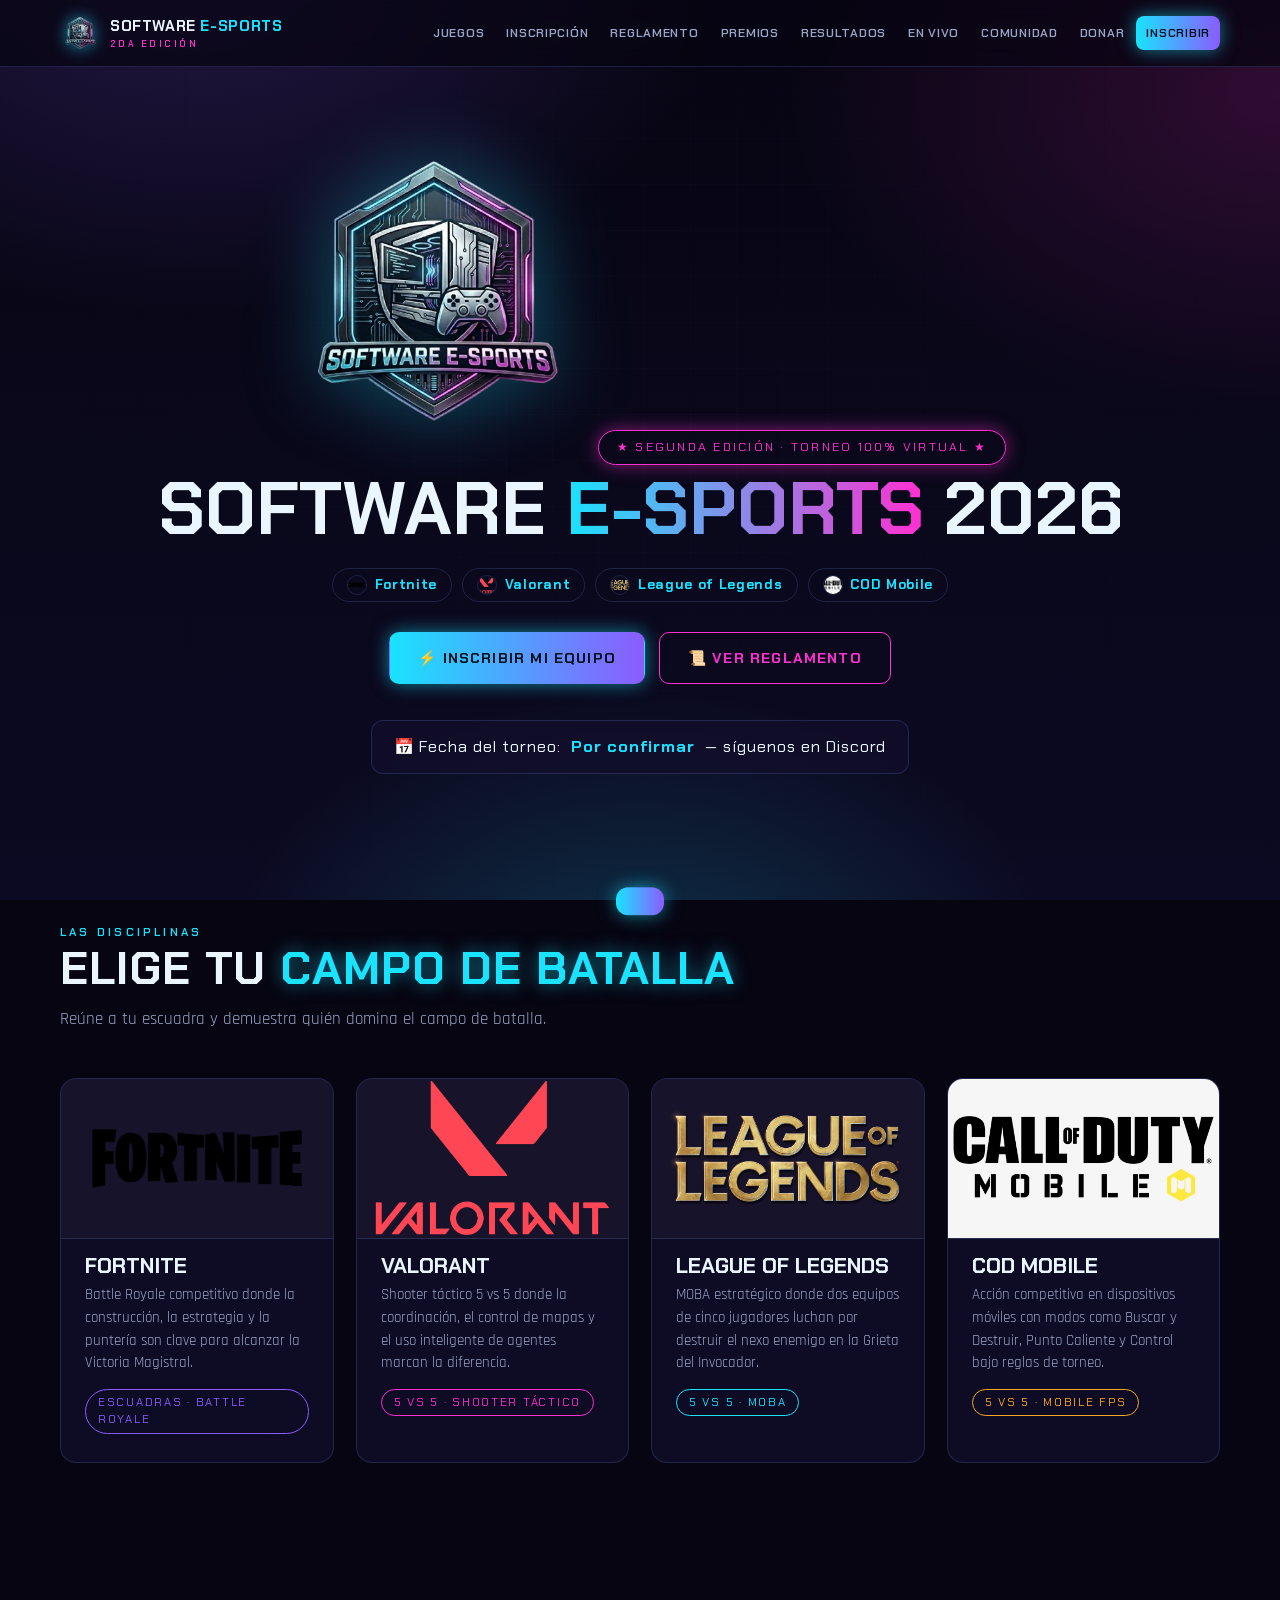
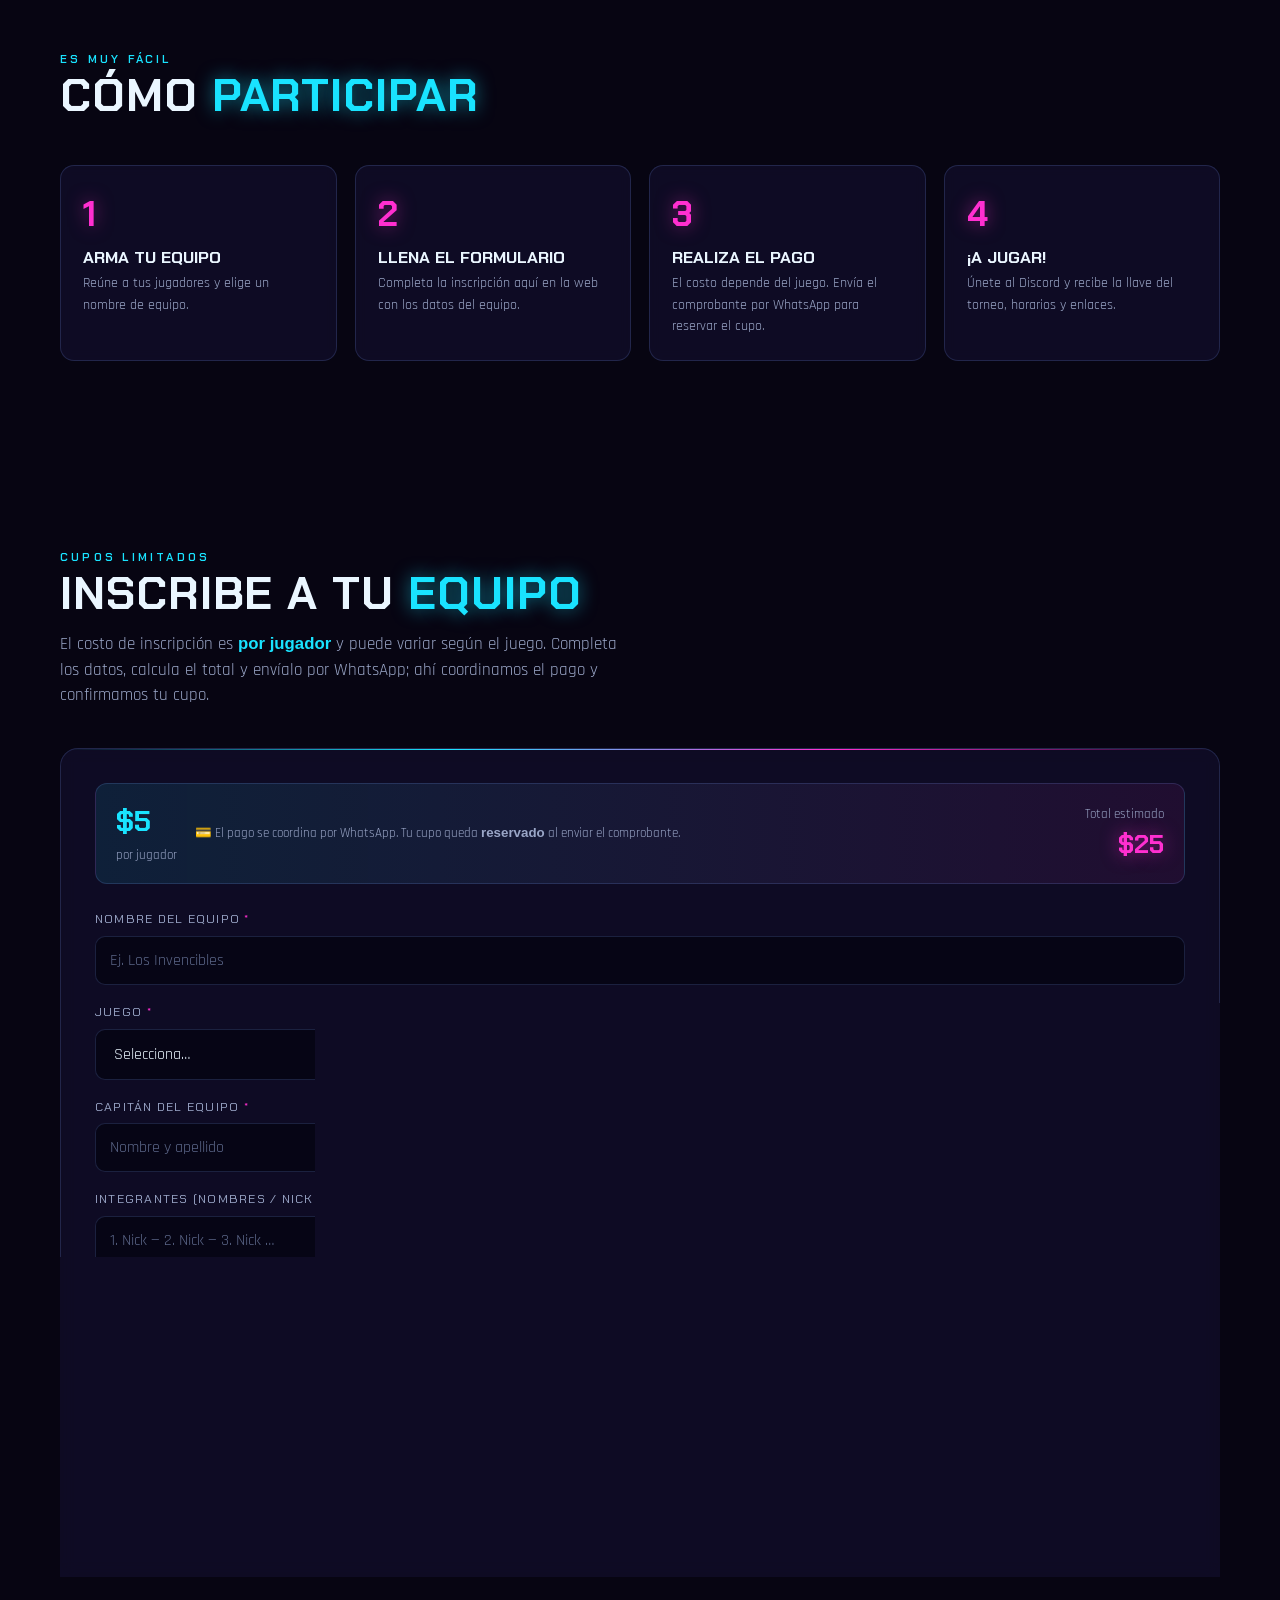
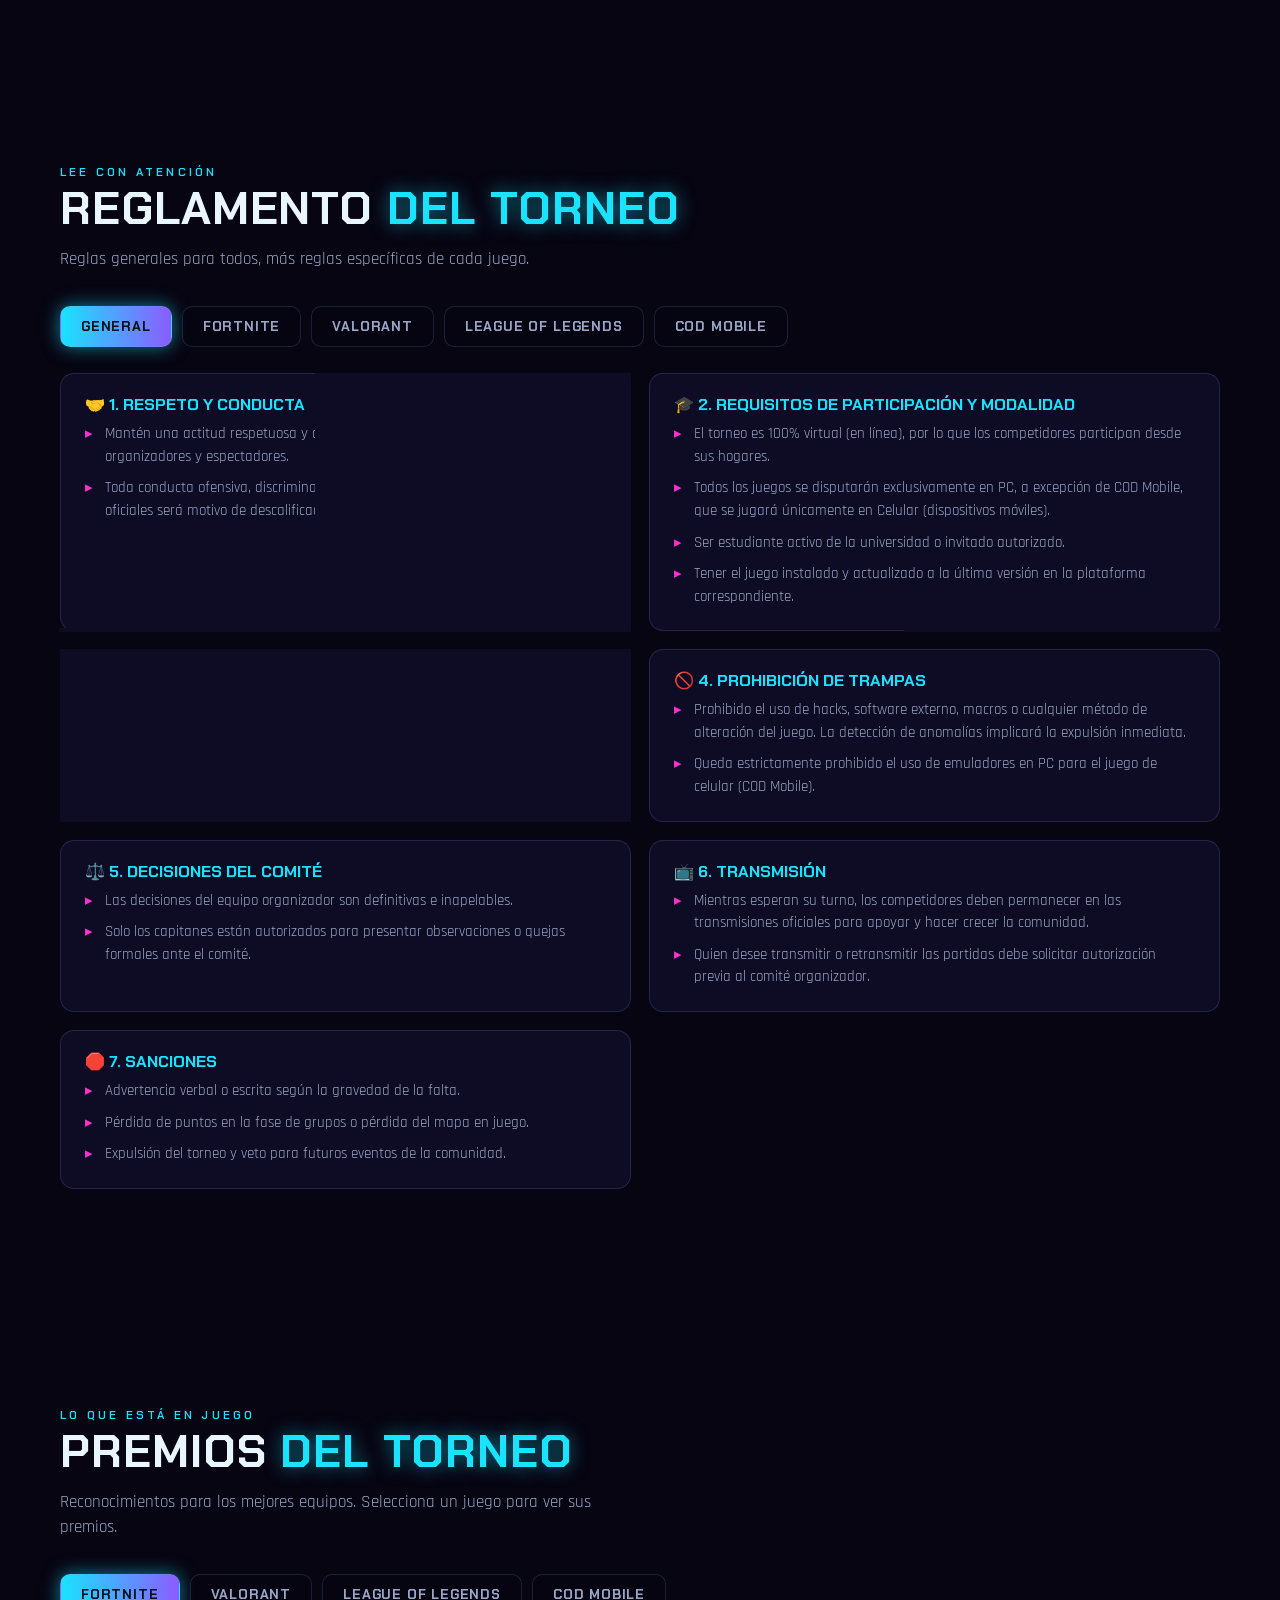
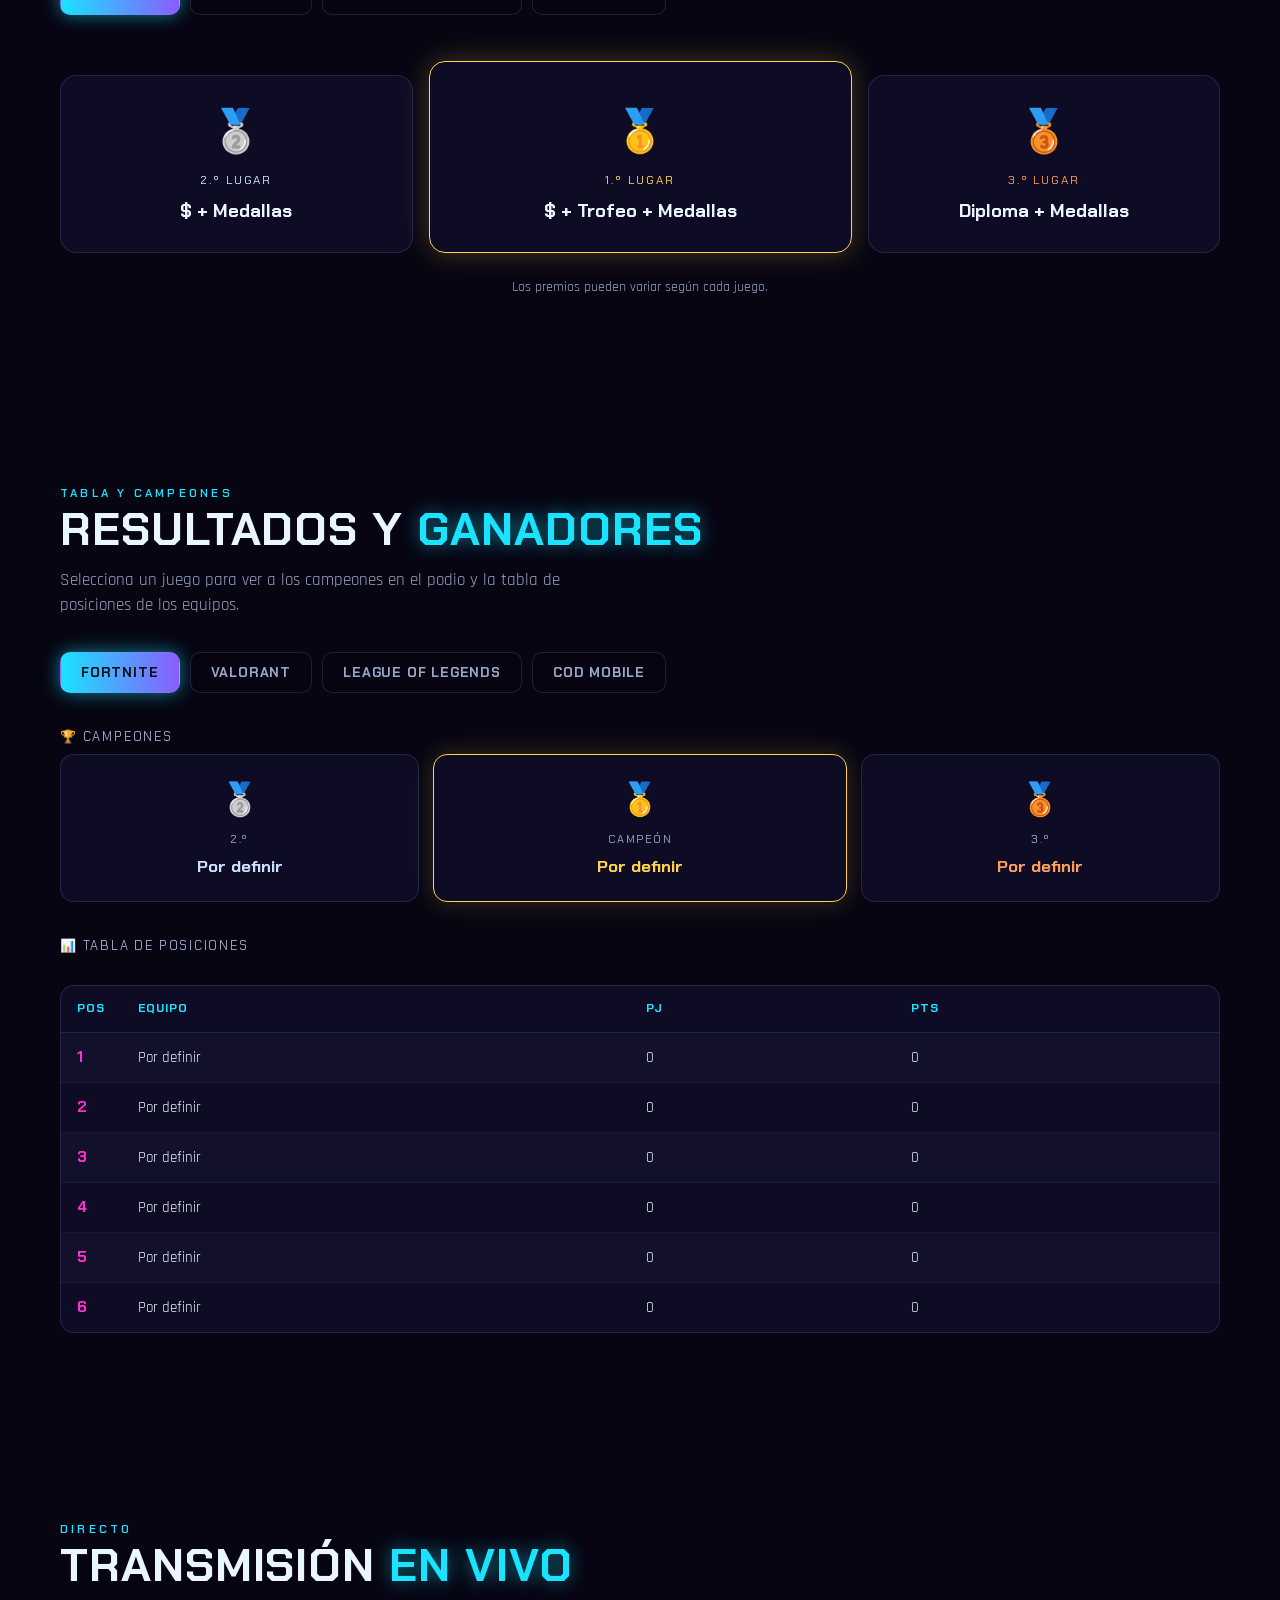
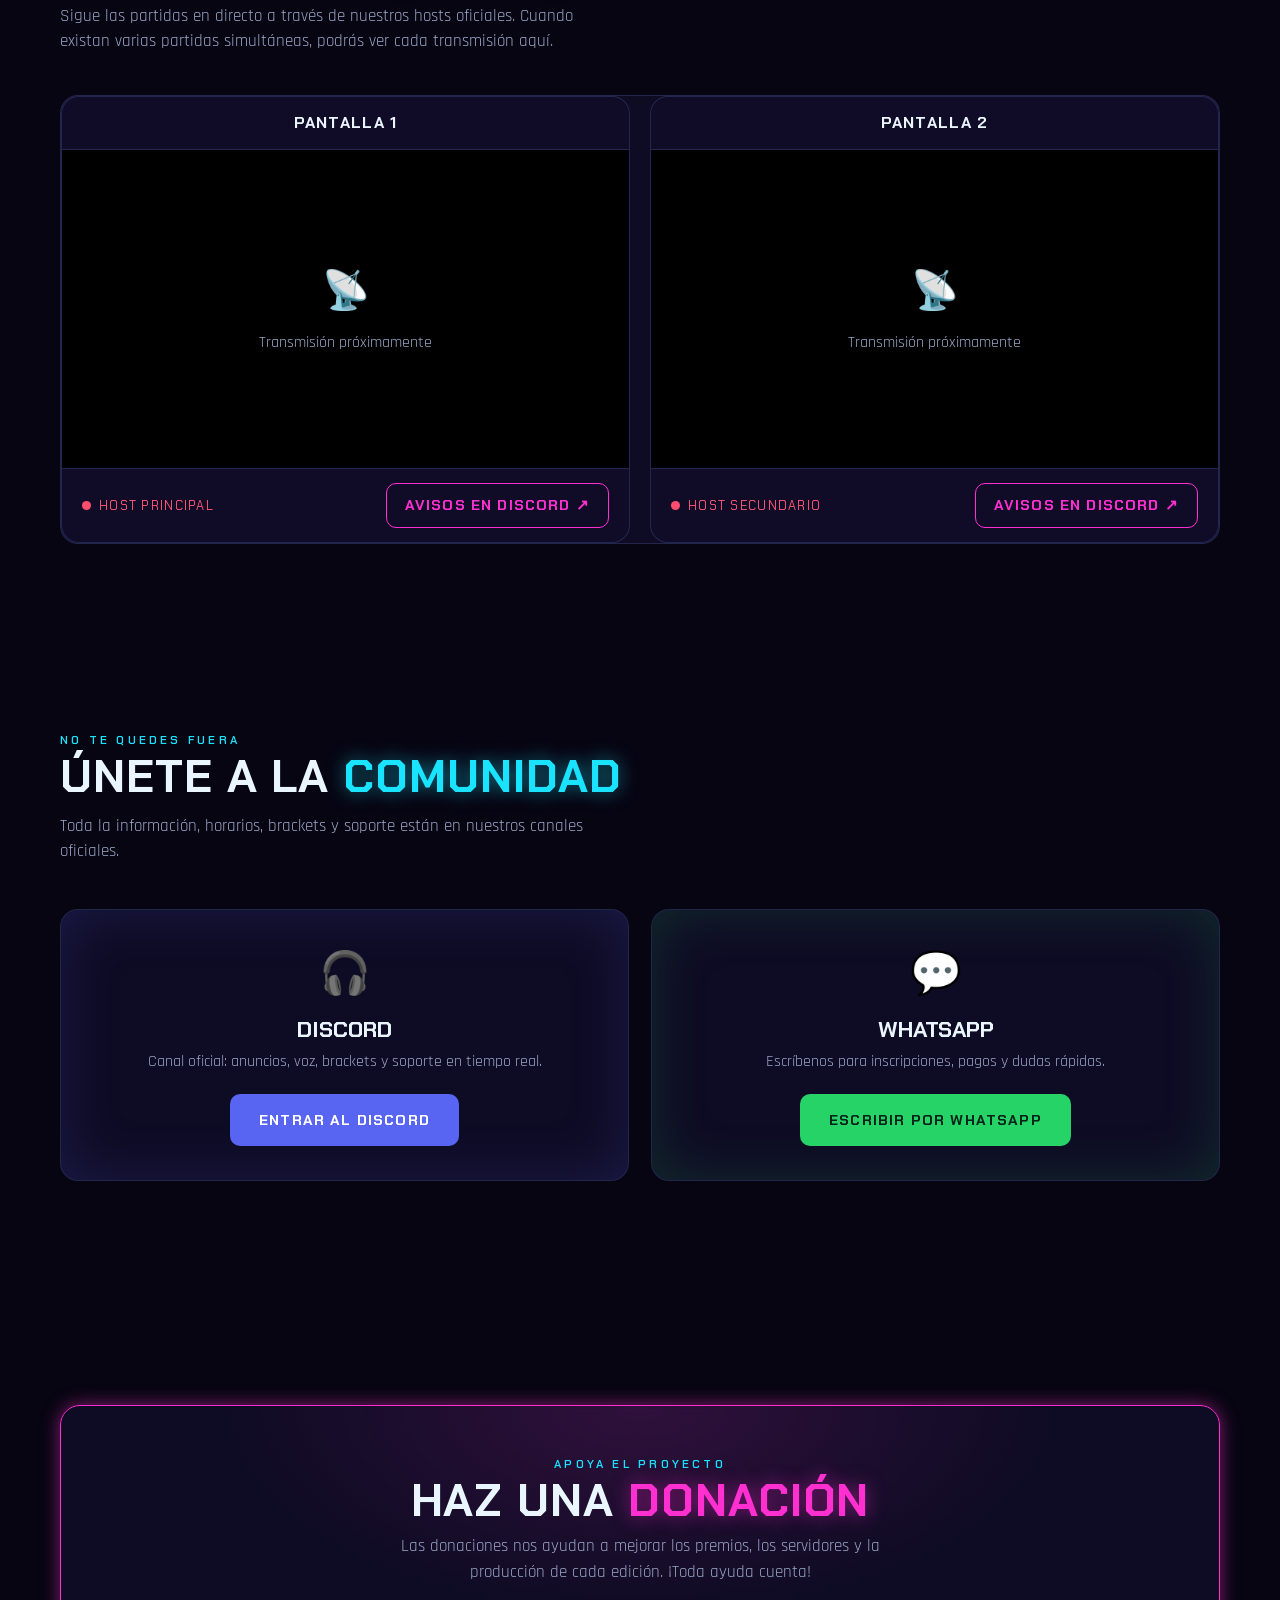
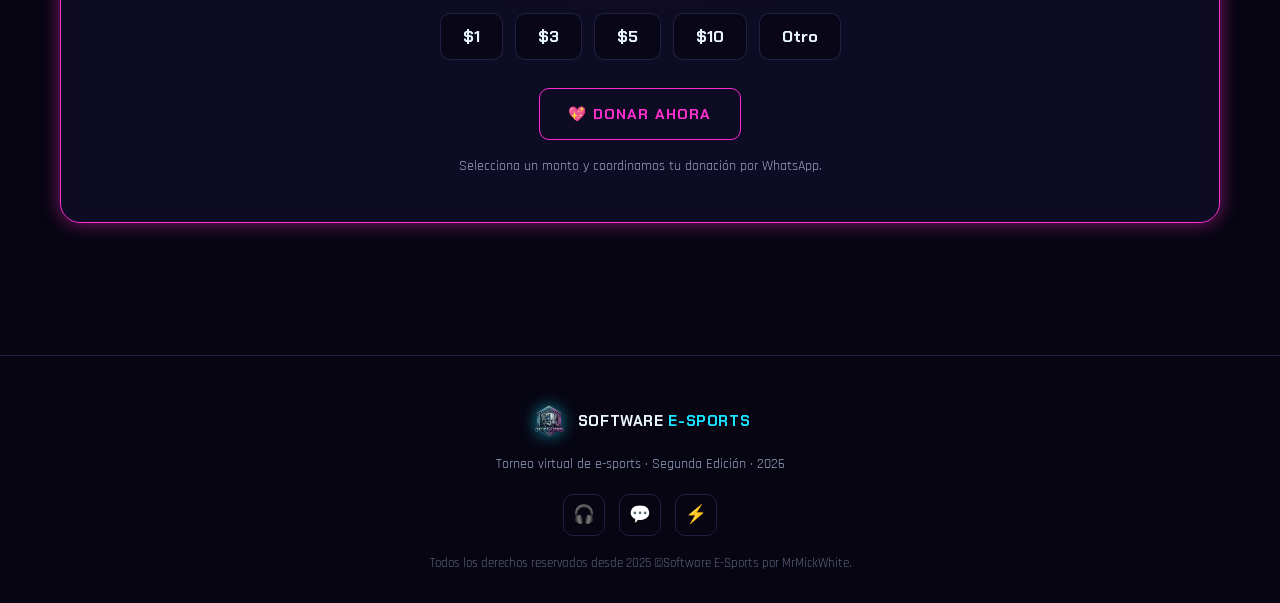
==== commit 9d0862c7: "index correcto de pg principal" ====
--- a/index.html
+++ b/index.html
@@ -3,99 +3,276 @@
 <head>
 <meta charset="UTF-8">
 <meta name="viewport" content="width=device-width, initial-scale=1.0">
-<meta name="robots" content="noindex">
-<title>Panel de Staff · Software E-Sports 2026</title>
+<title>Software E-Sports 2026 · 2da Edición</title>
+<meta name="description" content="Torneo virtual de e-sports. Inscribe a tu equipo en Fortnite, Valorant y League of Legends.">
 <link rel="preconnect" href="https://fonts.googleapis.com">
 <link rel="preconnect" href="https://fonts.gstatic.com" crossorigin>
 <link href="https://fonts.googleapis.com/css2?family=Chakra+Petch:wght@500;600;700&family=Rajdhani:wght@400;500;600;700&display=swap" rel="stylesheet">
-<link rel="stylesheet" href="../css/estilos.css">
-<link rel="stylesheet" href="staff.css">
+<!-- ESTILOS (diseño) -->
+<link rel="stylesheet" href="css/estilos.css">
 </head>
-<body class="staff">
-
-<!-- ===== LOGIN ===== -->
-<section id="login" class="login-wrap">
-  <div class="login-card">
-    <div class="login-logo"><img src="../logo.png" alt="" onerror="this.style.display='none'"></div>
-    <span class="tag">Acceso restringido</span>
-    <h1>Panel de <b>Staff</b></h1>
-    <p class="login-sub">Árbitros y hosts. Edita los puntos, partidas y campeones de cada juego.</p>
-
-    <label class="campo">
-      <span>Contraseña</span>
-      <input type="password" id="pass" placeholder="••••••••" autocomplete="current-password">
-    </label>
-    <button class="btn btn-primary" id="btn-entrar">Entrar</button>
-    <div id="login-msg" class="msg"></div>
-
-    <a href="../index.html" class="volver">← Volver al sitio</a>
-  </div>
-</section>
-
-<!-- ===== PANEL ===== -->
-<section id="panel" class="panel" hidden>
-  <header class="panel-top">
-    <div class="pt-left">
-      <span class="tag">Panel de Staff</span>
-      <h2>Resultados <b>en vivo</b></h2>
+<body>
+
+<!-- ============================================================
+     ⚙️ ¿DÓNDE CAMBIO LAS COSAS?
+       • Juegos, reglas, precios, premios, posiciones, ganadores
+         y transmisiones → en tu HOJA DE GOOGLE SHEETS.
+       • Si no usas la hoja → en  js/datos-locales.js
+       • WhatsApp, Discord, redes, ID de la hoja → en  js/config.js
+       (Aquí, en el HTML, casi nunca necesitas tocar nada.)
+     ============================================================ -->
+
+<!-- PRELOADER (pantalla de carga inicial) -->
+<div id="preloader">
+  <div class="pl-inner">
+    <img src="logo.png" alt="Software E-Sports" class="pl-logo">
+    <div class="pl-title">SOFTWARE <span>E-SPORTS</span></div>
+    <div class="pl-bar"><span id="pl-fill"></span></div>
+    <div class="pl-pct" id="pl-pct">Cargando… 0%</div>
+  </div>
+</div>
+<script>
+/* Pantalla de carga: llena la barra y luego se desvanece.
+   ⚙️ Para que dure más o menos, cambia el "95" (ms por paso) más abajo. */
+(function(){
+  var pre=document.getElementById('preloader');
+  if(!pre) return;
+  var fill=document.getElementById('pl-fill'), pct=document.getElementById('pl-pct');
+  document.documentElement.style.overflow='hidden';   // bloquea el scroll mientras carga
+  var p=0;
+  var timer=setInterval(function(){
+    p+=Math.random()*9+4;
+    if(p>=100){p=100;clearInterval(timer);terminar();}
+    fill.style.width=p+'%';
+    pct.textContent='Cargando… '+Math.floor(p)+'%';
+  },95);
+  function terminar(){
+    setTimeout(function(){
+      pre.classList.add('hide');
+      document.documentElement.style.overflow='';
+      setTimeout(function(){ if(pre.parentNode) pre.remove(); },700);
+    },300);
+  }
+})();
+</script>
+
+<!-- NAV -->
+<header>
+  <div class="wrap nav">
+    <a href="#inicio" class="brand">
+      <img src="logo.png" alt="Logo Software E-Sports">
+      <span>SOFTWARE<b> E-SPORTS</b><small>2DA EDICIÓN</small></span>
+    </a>
+    <nav class="menu" id="menu">
+      <a href="#juegos">Juegos</a>
+      <a href="#inscripcion">Inscripción</a>
+      <a href="#reglamento">Reglamento</a>
+      <a href="#premios">Premios</a>
+      <a href="#resultados">Resultados</a>
+      <a href="#envivo">En vivo</a>
+      <a href="#comunidad">Comunidad</a>
+      <a href="#donaciones">Donar</a>
+      <a href="#inscripcion" class="cta">Inscribir</a>
+    </nav>
+    <button class="burger" id="burger" aria-label="Menú">☰</button>
+  </div>
+</header>
+
+<!-- HERO -->
+<section class="hero wrap" id="inicio">
+  <img src="logo.png" alt="Software E-Sports 2026" class="hero-logo">
+  <div class="edition reveal">★ Segunda Edición · Torneo 100% Virtual ★</div>
+  <h1 class="reveal">SOFTWARE <span class="g">E-SPORTS</span> 2026</h1>
+  <!-- Pastillas de juegos (se generan solas desde los datos) -->
+  <div class="pills reveal" id="hero-pills"></div>
+  <div class="btn-row reveal">
+    <a href="#inscripcion" class="btn btn-primary">⚡ Inscribir mi equipo</a>
+    <a href="#reglamento" class="btn btn-ghost">📜 Ver reglamento</a>
+  </div>
+  <div id="fecha-zona" class="reveal"></div>
+</section>
+
+<!-- JUEGOS -->
+<section class="section wrap" id="juegos">
+  <span class="tag reveal">Las disciplinas</span>
+  <h2 class="reveal">Elige tu <b>campo de batalla</b></h2>
+  <p class="lead reveal">Reúne a tu escuadra y demuestra quién domina el campo de batalla.</p>
+  <!-- Tarjetas de juegos (se generan solas desde los datos) -->
+  <div class="grid3" id="games-grid"></div>
+</section>
+
+<!-- CÓMO PARTICIPAR -->
+<section class="section wrap" id="como">
+  <span class="tag reveal">Es muy fácil</span>
+  <h2 class="reveal">Cómo <b>participar</b></h2>
+  <div class="steps">
+    <div class="step reveal"><div class="num">1</div><h3>Arma tu equipo</h3><p>Reúne a tus jugadores y elige un nombre de equipo.</p></div>
+    <div class="step reveal"><div class="num">2</div><h3>Llena el formulario</h3><p>Completa la inscripción aquí en la web con los datos del equipo.</p></div>
+    <div class="step reveal"><div class="num">3</div><h3>Realiza el pago</h3><p>El costo depende del juego. Envía el comprobante por WhatsApp para reservar el cupo.</p></div>
+    <div class="step reveal"><div class="num">4</div><h3>¡A jugar!</h3><p>Únete al Discord y recibe la llave del torneo, horarios y enlaces.</p></div>
+  </div>
+</section>
+
+<!-- INSCRIPCIÓN -->
+<section class="section wrap" id="inscripcion">
+  <span class="tag reveal">Cupos limitados</span>
+  <h2 class="reveal">Inscribe a tu <b>equipo</b></h2>
+  <p class="lead reveal">El costo de inscripción es <b style="color:var(--cyan)">por jugador</b> y puede variar según el juego. Completa los datos, calcula el total y envíalo por WhatsApp; ahí coordinamos el pago y confirmamos tu cupo.</p>
+
+  <div class="form-card reveal">
+    <div class="price-banner">
+      <div><div class="big" id="precio-jugador">$5</div><small>por jugador</small></div>
+      <small style="flex:1;min-width:180px">💳 El pago se coordina por WhatsApp. Tu cupo queda <b>reservado</b> al enviar el comprobante.</small>
+      <div class="total-box"><small>Total estimado</small><div class="tt" id="total-ui">$0</div></div>
     </div>
-    <div class="pt-right">
-      <button class="btn btn-ghost" id="btn-recargar">↻ Recargar</button>
-      <button class="btn btn-ghost" id="btn-salir">Salir</button>
+
+    <form id="form">
+      <div class="fgrid">
+        <div class="field full"><label>Nombre del equipo <span class="req">*</span></label><input name="equipo" required placeholder="Ej. Los Invencibles"></div>
+        <div class="field"><label>Juego <span class="req">*</span></label>
+          <!-- Las opciones se generan solas desde los datos -->
+          <select name="juego" id="sel-juego" required><option value="">Selecciona…</option></select></div>
+        <div class="field"><label>N.º de jugadores <span class="req">*</span></label>
+          <input type="number" name="jugadores" id="jugadores" min="1" max="10" value="5" required></div>
+        <div class="field"><label>Capitán del equipo <span class="req">*</span></label><input name="capitan" required placeholder="Nombre y apellido"></div>
+        <div class="field"><label>WhatsApp del capitán <span class="req">*</span></label><input name="telefono" required placeholder="Ej. 0991234567"></div>
+        <div class="field full"><label>Integrantes (nombres / nicks) <span class="req">*</span></label>
+          <textarea name="integrantes" rows="3" required placeholder="1. Nick — 2. Nick — 3. Nick …"></textarea></div>
+        <div class="field full"><label>Comentario (opcional)</label><input name="comentario" placeholder="¿Algo que debamos saber?"></div>
+      </div>
+      <div class="check">
+        <input type="checkbox" id="acepto" required>
+        <label for="acepto" style="text-transform:none;letter-spacing:0;font-family:var(--font-b);color:var(--muted);font-size:.92rem">He leído y acepto el <a href="#reglamento" style="color:var(--cyan)">reglamento del torneo</a> y entiendo que la inscripción tiene un costo por jugador según el juego.</label>
+      </div>
+      <button type="submit" class="btn btn-primary">📲 Enviar inscripción por WhatsApp</button>
+      <p class="note">No se cobra nada en este paso. Solo coordinamos por WhatsApp.</p>
+    </form>
+  </div>
+</section>
+
+<!-- REGLAMENTO -->
+<section class="section wrap" id="reglamento">
+  <span class="tag reveal">Lee con atención</span>
+  <h2 class="reveal">Reglamento <b>del torneo</b></h2>
+  <p class="lead reveal">Reglas generales para todos, más reglas específicas de cada juego.</p>
+
+  <!-- Pestañas y contenido del reglamento (se generan solos desde los datos) -->
+  <div class="tabs reveal" id="rules-tabs"></div>
+  <div id="rules-panes"></div>
+
+  <div style="text-align:center;margin-top:30px" class="reveal">
+    <a href="#" id="reglamento-pdf" class="btn btn-ghost">⬇️ Descargar reglamento completo (PDF)</a>
+  </div>
+</section>
+
+<!-- PREMIOS -->
+<section class="section wrap" id="premios">
+  <span class="tag reveal">Lo que está en juego</span>
+  <h2 class="reveal">Premios <b>del torneo</b></h2>
+  <p class="lead reveal">Reconocimientos para los mejores equipos. Selecciona un juego para ver sus premios.</p>
+  <!-- Pestañas y podio de premios (se generan solos desde los datos) -->
+  <div class="tabs reveal" id="prize-tabs"></div>
+  <div class="podium" id="prize-podium"></div>
+  <p class="note reveal" style="margin-top:24px">Los premios pueden variar según cada juego.</p>
+</section>
+
+<!-- RESULTADOS / GANADORES -->
+<section class="section wrap" id="resultados">
+  <span class="tag reveal">Tabla y campeones</span>
+  <h2 class="reveal">Resultados y <b>ganadores</b></h2>
+  <p class="lead reveal">Selecciona un juego para ver a los campeones en el podio y la tabla de posiciones de los equipos.</p>
+
+  <!-- Pestañas de resultados (se generan solas desde los datos) -->
+  <div class="tabs reveal" id="result-tabs"></div>
+  <div id="ronda-actual" class="ronda-pill"></div>
+
+  <div class="subhead">🏆 Campeones</div>
+  <div class="champs" id="champs"></div>
+
+  <div class="subhead">📊 Tabla de posiciones</div>
+  <div class="table-wrap">
+    <table>
+      <thead><tr><th>Pos</th><th>Equipo</th><th>PJ</th><th>Pts</th></tr></thead>
+      <tbody id="standings-body"></tbody>
+    </table>
+  </div>
+</section>
+
+<!-- EN VIVO -->
+<section class="section wrap" id="envivo">
+  <span class="tag reveal">Directo</span>
+  <h2 class="reveal">Transmisión <b>en vivo</b></h2>
+  <p class="lead reveal">Sigue las partidas en directo a través de nuestros hosts oficiales. Cuando existan varias partidas simultáneas, podrás ver cada transmisión aquí.</p>
+  <div class="live-card reveal">
+    <div class="live-grid">
+      <!-- STREAM 1 -->
+      <div class="stream-box">
+        <div class="stream-title">🎯 Pantalla 1</div>
+        <div class="live-frame" id="live-frame-1"></div>
+        <div class="live-bar">
+          <span class="liveon"><span class="dot"></span> Host Principal</span>
+          <a href="#" id="twitch-link-1" class="btn btn-ghost" target="_blank" rel="noopener" style="margin-left:auto;padding:10px 18px">Ver en Twitch ↗</a>
+        </div>
+      </div>
+      <!-- STREAM 2 -->
+      <div class="stream-box">
+        <div class="stream-title">📱 Pantalla 2</div>
+        <div class="live-frame" id="live-frame-2"></div>
+        <div class="live-bar">
+          <span class="liveon"><span class="dot"></span> Host Secundario</span>
+          <a href="#" id="twitch-link-2" class="btn btn-ghost" target="_blank" rel="noopener" style="margin-left:auto;padding:10px 18px">Ver en Twitch ↗</a>
+        </div>
+      </div>
     </div>
-  </header>
-
-  <div id="demo-banner" class="demo-banner" hidden>
-    🧪 <b>Modo demo:</b> no hay <code>appsScriptURL</code> configurado, así que los cambios
-    <b>no se guardan</b>. Configúralo (ver <code>staff/LÉEME.md</code>) para escribir en la hoja.
-  </div>
-
-  <div class="selector">
-    <label class="campo">
-      <span>Juego</span>
-      <select id="sel-juego"></select>
-    </label>
-  </div>
-
-  <!-- PUNTAJES POR RONDA -->
-  <div class="bloque">
-    <div class="bloque-head">
-      <h3>🎯 Puntajes por ronda</h3>
-      <div class="ronda-ctrls">
-        <button class="btn btn-ghost mini" id="btn-ronda-menos">– Ronda</button>
-        <button class="btn btn-ghost mini" id="btn-ronda-mas">+ Ronda</button>
-        <button class="btn btn-ghost mini" id="btn-add">+ Equipo/Jugador</button>
-      </div>
+  </div>
+</section>
+
+<!-- COMUNIDAD -->
+<section class="section wrap" id="comunidad">
+  <span class="tag reveal">No te quedes fuera</span>
+  <h2 class="reveal">Únete a la <b>comunidad</b></h2>
+  <p class="lead reveal">Toda la información, horarios, brackets y soporte están en nuestros canales oficiales.</p>
+  <div class="comm">
+    <div class="comm-card discord reveal"><div class="big-ico">🎧</div><h3>Discord</h3><p>Canal oficial: anuncios, voz, brackets y soporte en tiempo real.</p><a href="#" id="link-discord" class="btn" target="_blank" rel="noopener">Entrar al Discord</a></div>
+    <div class="comm-card whatsapp reveal"><div class="big-ico">💬</div><h3>WhatsApp</h3><p>Escríbenos para inscripciones, pagos y dudas rápidas.</p><a href="#" id="link-whatsapp" class="btn" target="_blank" rel="noopener">Escribir por WhatsApp</a></div>
+  </div>
+</section>
+
+<!-- DONACIONES -->
+<section class="section wrap" id="donaciones">
+  <div class="donate-card reveal">
+    <span class="tag">Apoya el proyecto</span>
+    <h2>Haz una <b style="color:var(--magenta);text-shadow:var(--glow-mag)">donación</b></h2>
+    <p class="lead">Las donaciones nos ayudan a mejorar los premios, los servidores y la producción de cada edición. ¡Toda ayuda cuenta!</p>
+    <div class="donate-amounts" id="amounts">
+      <button data-amt="1">$1</button><button data-amt="3">$3</button><button data-amt="5">$5</button><button data-amt="10">$10</button><button data-amt="">Otro</button>
     </div>
-    <div class="ronda-now" id="ronda-now"></div>
-    <div class="tabla-wrap">
-      <table class="tabla" id="grid">
-        <thead id="grid-head"></thead>
-        <tbody id="filas"></tbody>
-      </table>
-    </div>
-    <p class="hint">Escribe el puntaje de cada ronda; el <b>Total</b> se suma solo. Deja en blanco las rondas que aún no se juegan. Al guardar, la tabla se ordena por total.</p>
-  </div>
-
-  <!-- GANADORES -->
-  <div class="bloque">
-    <div class="bloque-head"><h3>🏆 Campeones</h3></div>
-    <div class="podio-grid">
-      <label class="campo"><span>🥇 Campeón</span><input id="g-1" placeholder="Por definir"></label>
-      <label class="campo"><span>🥈 Segundo</span><input id="g-2" placeholder="Por definir"></label>
-      <label class="campo"><span>🥉 Tercero</span><input id="g-3" placeholder="Por definir"></label>
-    </div>
-  </div>
-
-  <div class="guardar-bar">
-    <div id="estado" class="msg"></div>
-    <button class="btn btn-primary grande" id="btn-guardar">💾 Guardar cambios</button>
-  </div>
-</section>
-
-<div id="toast" class="toast"></div>
-
-<script src="../js/config.js"></script>
-<script src="staff.js"></script>
+    <a href="#" id="link-donate" class="btn btn-ghost" target="_blank" rel="noopener" style="border-color:var(--magenta);color:var(--magenta)">💖 Donar ahora</a>
+    <p class="note" id="donate-note">Selecciona un monto y coordinamos tu donación por WhatsApp.</p>
+  </div>
+</section>
+
+<footer>
+  <div class="wrap">
+    <div class="brand"><img src="logo.png" alt="logo" style="height:38px;width:38px;object-fit:contain"><span>SOFTWARE <b>E-SPORTS</b></span></div>
+    <p>Torneo virtual de e-sports · Segunda Edición · 2026</p>
+    <div class="social" id="socials"></div>
+    <p style="opacity:.6;font-size:.8rem;margin-top:14px">Todos los derechos reservados desde 2025 ©Software E-Sports por MrMickWhite.</p>
+  </div>
+</footer>
+
+<div id="toast"></div>
+
+<!-- ============================================================
+     SCRIPTS  (el orden importa)
+       1) config.js        → ajustes generales
+       2) datos-locales.js → juegos / reglas / premios / resultados (respaldo)
+       3) sheets.js        → lectura de Google Sheets
+       4) app.js           → dibuja la página y maneja los eventos
+     ============================================================ -->
+<script src="js/config.js"></script>
+<script src="js/datos-locales.js"></script>
+<script src="js/sheets.js"></script>
+<script src="js/app.js"></script>
 </body>
 </html>
